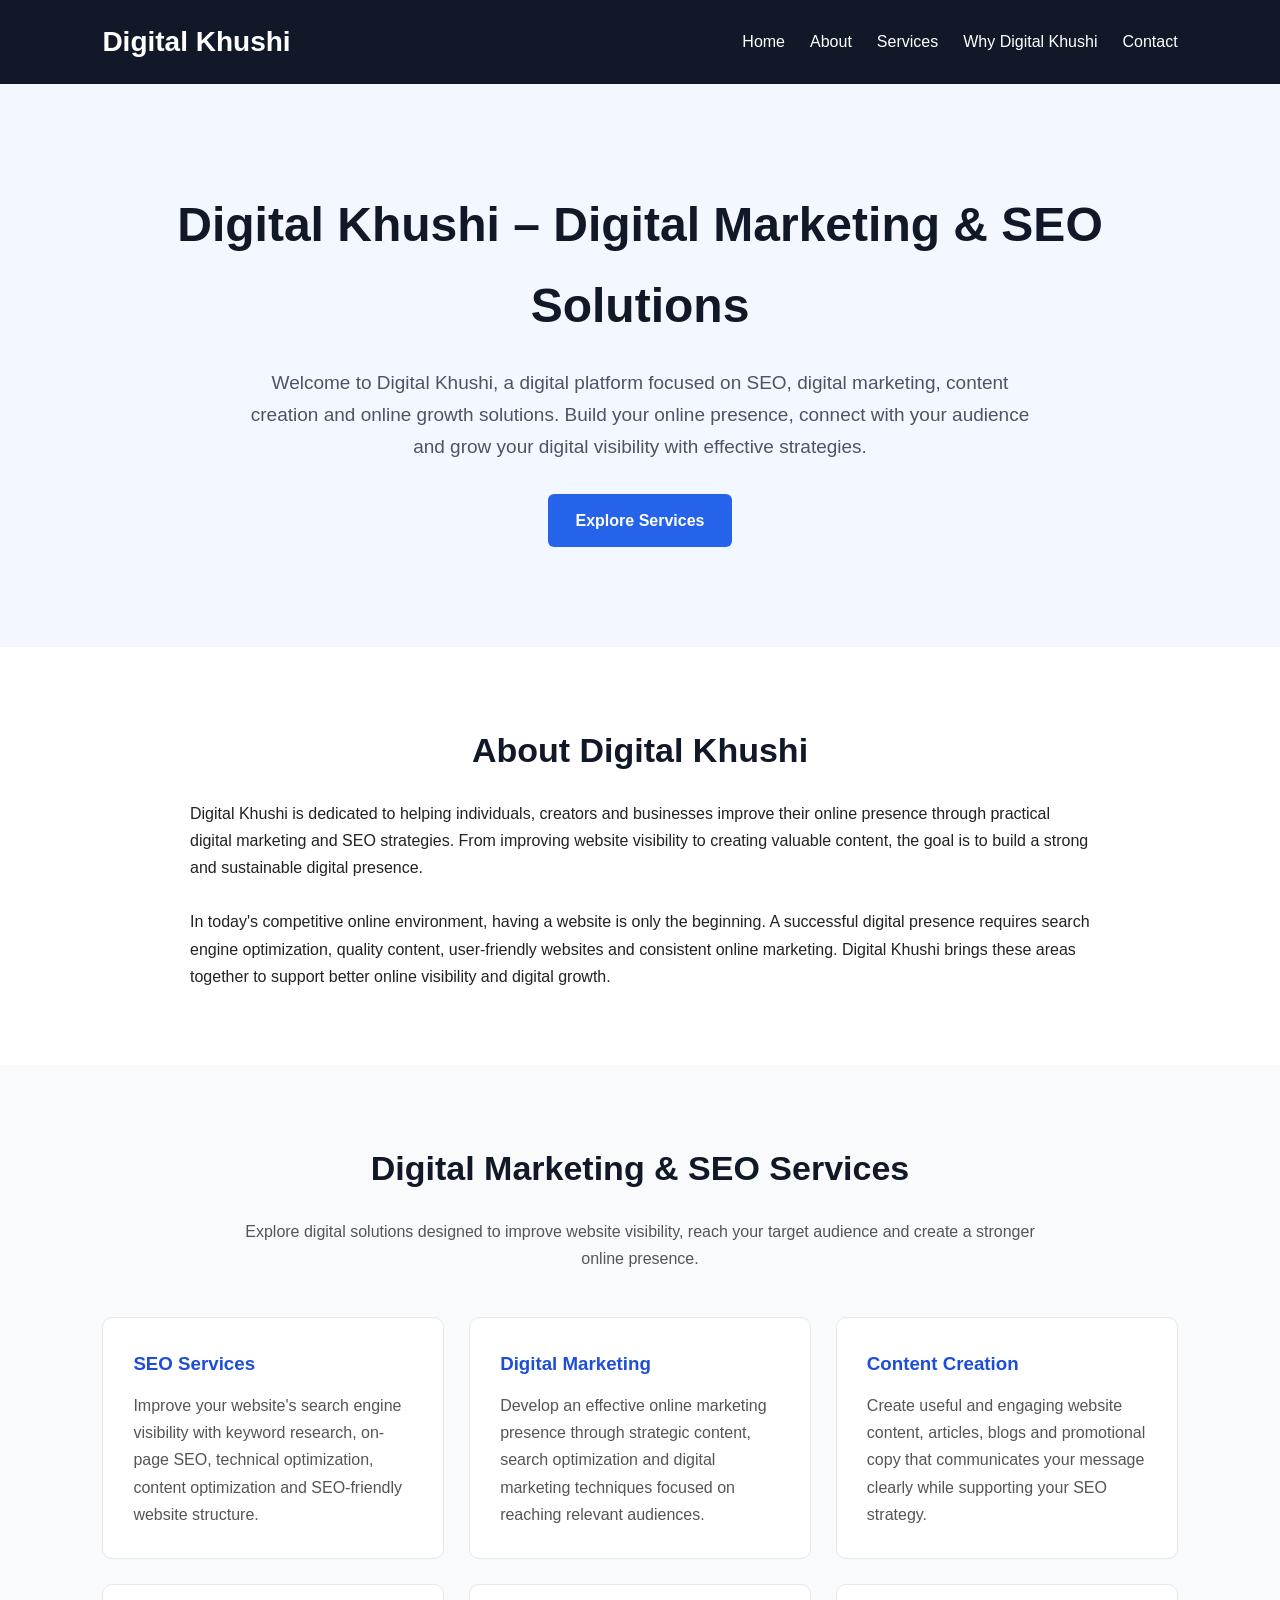
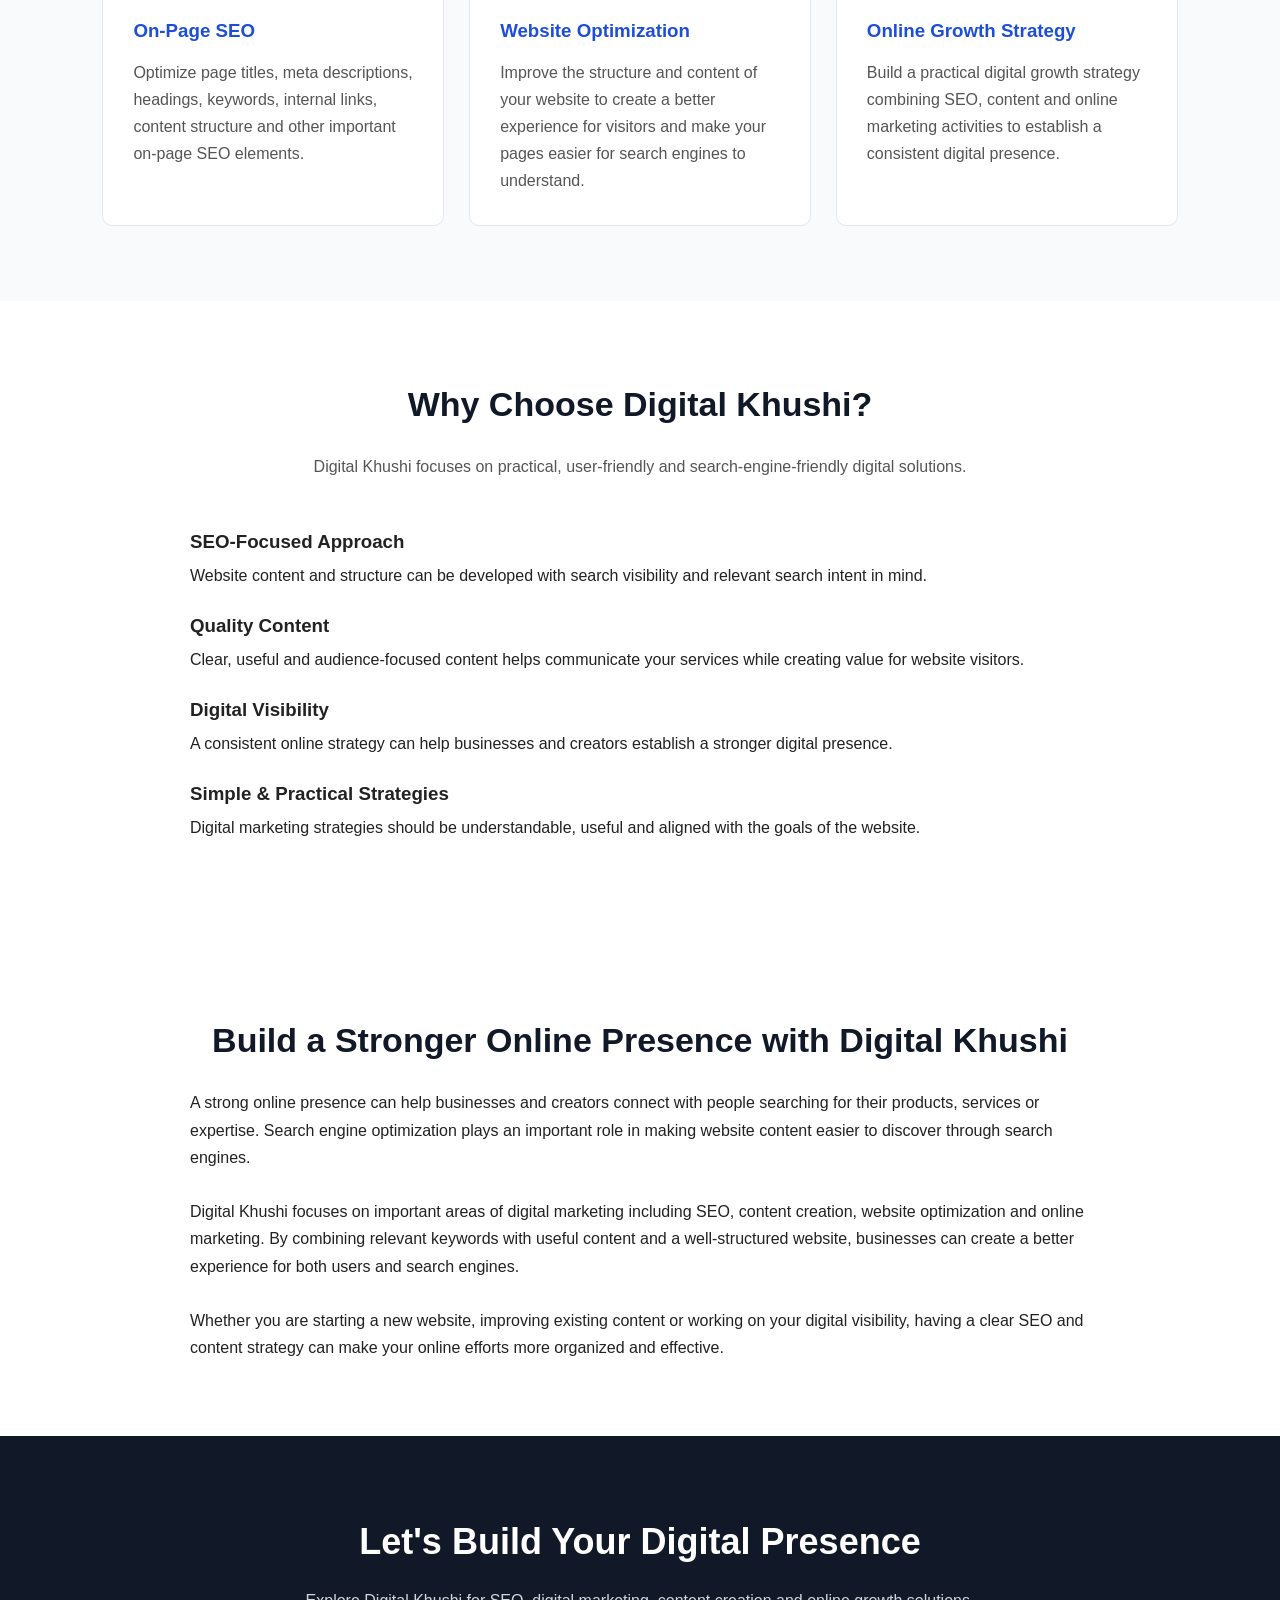
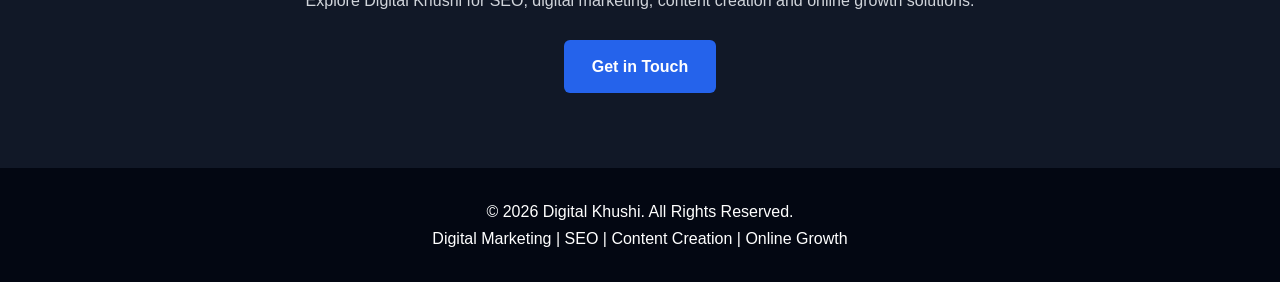
==== index.html @ b11b4903 "Create index.html" ====
<!DOCTYPE html>
<html lang="en">
<head>
    <meta charset="UTF-8">

    <!-- Responsive Design -->
    <meta name="viewport" content="width=device-width, initial-scale=1.0">

    <!-- SEO Title -->
    <title>Digital Khushi | Digital Marketing, SEO & Online Growth</title>

    <!-- Meta Description -->
    <meta name="description" content="Digital Khushi provides SEO, digital marketing, content creation and online growth solutions to help businesses build a stronger digital presence and reach the right audience.">

    <!-- Meta Keywords -->
    <meta name="keywords" content="Digital Khushi, digital marketing, SEO services, SEO expert, digital marketing services, content marketing, online marketing, website SEO, social media marketing, digital growth">

    <!-- Search Engine Instructions -->
    <meta name="robots" content="index, follow">

    <!-- Canonical URL - Replace with your actual website URL -->
    <link rel="canonical" href="https://www.yourwebsite.com/">

    <!-- Open Graph -->
    <meta property="og:title" content="Digital Khushi | Digital Marketing, SEO & Online Growth">
    <meta property="og:description" content="Explore Digital Khushi for SEO, digital marketing, content creation and online growth solutions.">
    <meta property="og:type" content="website">
    <meta property="og:url" content="https://www.yourwebsite.com/">
    <meta property="og:site_name" content="Digital Khushi">

    <!-- Favicon -->
    <link rel="icon" href="favicon.ico" type="image/x-icon">

    <!-- Schema Markup -->
    <script type="application/ld+json">
    {
        "@context": "https://schema.org",
        "@type": "WebSite",
        "name": "Digital Khushi",
        "url": "https://www.yourwebsite.com/",
        "description": "Digital marketing, SEO, content creation and online growth solutions by Digital Khushi.",
        "potentialAction": {
            "@type": "SearchAction",
            "target": "https://www.yourwebsite.com/search?q={search_term_string}",
            "query-input": "required name=search_term_string"
        }
    }
    </script>

    <style>
        * {
            margin: 0;
            padding: 0;
            box-sizing: border-box;
        }

        html {
            scroll-behavior: smooth;
        }

        body {
            font-family: Arial, Helvetica, sans-serif;
            line-height: 1.7;
            color: #222;
            background: #ffffff;
        }

        header {
            background: #111827;
            padding: 18px 8%;
            position: sticky;
            top: 0;
            z-index: 1000;
        }

        nav {
            display: flex;
            justify-content: space-between;
            align-items: center;
        }

        .logo {
            color: #ffffff;
            font-size: 28px;
            font-weight: bold;
            text-decoration: none;
        }

        nav ul {
            list-style: none;
            display: flex;
            gap: 25px;
        }

        nav ul li a {
            color: #ffffff;
            text-decoration: none;
            font-size: 16px;
        }

        nav ul li a:hover {
            color: #60a5fa;
        }

        .hero {
            padding: 100px 8%;
            text-align: center;
            background: #f3f7ff;
        }

        .hero h1 {
            font-size: 48px;
            margin-bottom: 20px;
            color: #111827;
        }

        .hero p {
            max-width: 800px;
            margin: 0 auto 30px;
            font-size: 19px;
            color: #4b5563;
        }

        .btn {
            display: inline-block;
            background: #2563eb;
            color: #ffffff;
            padding: 13px 28px;
            text-decoration: none;
            border-radius: 6px;
            font-weight: bold;
        }

        .btn:hover {
            background: #1d4ed8;
        }

        section {
            padding: 75px 8%;
        }

        .section-title {
            text-align: center;
            font-size: 34px;
            margin-bottom: 20px;
            color: #111827;
        }

        .section-intro {
            max-width: 800px;
            margin: 0 auto 45px;
            text-align: center;
            color: #555;
        }

        .about-content {
            max-width: 900px;
            margin: auto;
        }

        .services {
            background: #f8fafc;
        }

        .service-grid {
            display: grid;
            grid-template-columns: repeat(3, 1fr);
            gap: 25px;
        }

        .service-card {
            background: #ffffff;
            padding: 30px;
            border-radius: 10px;
            border: 1px solid #e5e7eb;
        }

        .service-card h3 {
            margin-bottom: 12px;
            color: #1d4ed8;
        }

        .service-card p {
            color: #555;
        }

        .why-us {
            background: #ffffff;
        }

        .why-list {
            max-width: 900px;
            margin: auto;
        }

        .why-list div {
            margin-bottom: 20px;
        }

        .why-list h3 {
            margin-bottom: 5px;
        }

        .cta {
            text-align: center;
            background: #111827;
            color: #ffffff;
        }

        .cta h2 {
            font-size: 36px;
            margin-bottom: 15px;
        }

        .cta p {
            margin-bottom: 25px;
            color: #d1d5db;
        }

        footer {
            background: #030712;
            color: #ffffff;
            text-align: center;
            padding: 30px 8%;
        }

        footer a {
            color: #60a5fa;
            text-decoration: none;
        }

        @media (max-width: 768px) {

            nav {
                flex-direction: column;
                gap: 15px;
            }

            nav ul {
                flex-wrap: wrap;
                justify-content: center;
            }

            .hero h1 {
                font-size: 36px;
            }

            .service-grid {
                grid-template-columns: 1fr;
            }

            section {
                padding: 55px 6%;
            }
        }
    </style>
</head>

<body>

<header>
    <nav>
        <a href="/" class="logo">Digital Khushi</a>

        <ul>
            <li><a href="#home">Home</a></li>
            <li><a href="#about">About</a></li>
            <li><a href="#services">Services</a></li>
            <li><a href="#why-us">Why Digital Khushi</a></li>
            <li><a href="#contact">Contact</a></li>
        </ul>
    </nav>
</header>


<!-- HERO SECTION -->
<main id="home">

<section class="hero">

    <h1>Digital Khushi – Digital Marketing & SEO Solutions</h1>

    <p>
        Welcome to Digital Khushi, a digital platform focused on SEO,
        digital marketing, content creation and online growth solutions.
        Build your online presence, connect with your audience and grow
        your digital visibility with effective strategies.
    </p>

    <a href="#services" class="btn">Explore Services</a>

</section>


<!-- ABOUT SECTION -->
<section id="about">

    <h2 class="section-title">About Digital Khushi</h2>

    <div class="about-content">

        <p>
            Digital Khushi is dedicated to helping individuals, creators
            and businesses improve their online presence through practical
            digital marketing and SEO strategies. From improving website
            visibility to creating valuable content, the goal is to build
            a strong and sustainable digital presence.
        </p>

        <br>

        <p>
            In today's competitive online environment, having a website is
            only the beginning. A successful digital presence requires
            search engine optimization, quality content, user-friendly
            websites and consistent online marketing. Digital Khushi brings
            these areas together to support better online visibility and
            digital growth.
        </p>

    </div>

</section>


<!-- SERVICES SECTION -->
<section id="services" class="services">

    <h2 class="section-title">Digital Marketing & SEO Services</h2>

    <p class="section-intro">
        Explore digital solutions designed to improve website visibility,
        reach your target audience and create a stronger online presence.
    </p>


    <div class="service-grid">

        <article class="service-card">

            <h3>SEO Services</h3>

            <p>
                Improve your website's search engine visibility with
                keyword research, on-page SEO, technical optimization,
                content optimization and SEO-friendly website structure.
            </p>

        </article>


        <article class="service-card">

            <h3>Digital Marketing</h3>

            <p>
                Develop an effective online marketing presence through
                strategic content, search optimization and digital
                marketing techniques focused on reaching relevant audiences.
            </p>

        </article>


        <article class="service-card">

            <h3>Content Creation</h3>

            <p>
                Create useful and engaging website content, articles,
                blogs and promotional copy that communicates your message
                clearly while supporting your SEO strategy.
            </p>

        </article>


        <article class="service-card">

            <h3>On-Page SEO</h3>

            <p>
                Optimize page titles, meta descriptions, headings,
                keywords, internal links, content structure and other
                important on-page SEO elements.
            </p>

        </article>


        <article class="service-card">

            <h3>Website Optimization</h3>

            <p>
                Improve the structure and content of your website to create
                a better experience for visitors and make your pages easier
                for search engines to understand.
            </p>

        </article>


        <article class="service-card">

            <h3>Online Growth Strategy</h3>

            <p>
                Build a practical digital growth strategy combining SEO,
                content and online marketing activities to establish a
                consistent digital presence.
            </p>

        </article>

    </div>

</section>


<!-- WHY US SECTION -->
<section id="why-us" class="why-us">

    <h2 class="section-title">Why Choose Digital Khushi?</h2>

    <p class="section-intro">
        Digital Khushi focuses on practical, user-friendly and
        search-engine-friendly digital solutions.
    </p>


    <div class="why-list">

        <div>
            <h3>SEO-Focused Approach</h3>
            <p>
                Website content and structure can be developed with
                search visibility and relevant search intent in mind.
            </p>
        </div>


        <div>
            <h3>Quality Content</h3>
            <p>
                Clear, useful and audience-focused content helps communicate
                your services while creating value for website visitors.
            </p>
        </div>


        <div>
            <h3>Digital Visibility</h3>
            <p>
                A consistent online strategy can help businesses and
                creators establish a stronger digital presence.
            </p>
        </div>


        <div>
            <h3>Simple & Practical Strategies</h3>
            <p>
                Digital marketing strategies should be understandable,
                useful and aligned with the goals of the website.
            </p>
        </div>

    </div>

</section>


<!-- SEO CONTENT SECTION -->
<section>

    <h2 class="section-title">
        Build a Stronger Online Presence with Digital Khushi
    </h2>

    <div class="about-content">

        <p>
            A strong online presence can help businesses and creators
            connect with people searching for their products, services
            or expertise. Search engine optimization plays an important
            role in making website content easier to discover through
            search engines.
        </p>

        <br>

        <p>
            Digital Khushi focuses on important areas of digital marketing
            including SEO, content creation, website optimization and
            online marketing. By combining relevant keywords with useful
            content and a well-structured website, businesses can create
            a better experience for both users and search engines.
        </p>

        <br>

        <p>
            Whether you are starting a new website, improving existing
            content or working on your digital visibility, having a clear
            SEO and content strategy can make your online efforts more
            organized and effective.
        </p>

    </div>

</section>


<!-- CTA SECTION -->
<section class="cta" id="contact">

    <h2>Let's Build Your Digital Presence</h2>

    <p>
        Explore Digital Khushi for SEO, digital marketing,
        content creation and online growth solutions.
    </p>

    <a href="mailto:your-email@example.com" class="btn">
        Get in Touch
    </a>

</section>

</main>


<!-- FOOTER -->
<footer>

    <p>
        &copy; 2026 Digital Khushi. All Rights Reserved.
    </p>

    <p>
        Digital Marketing | SEO | Content Creation | Online Growth
    </p>

</footer>

</body>
</html>
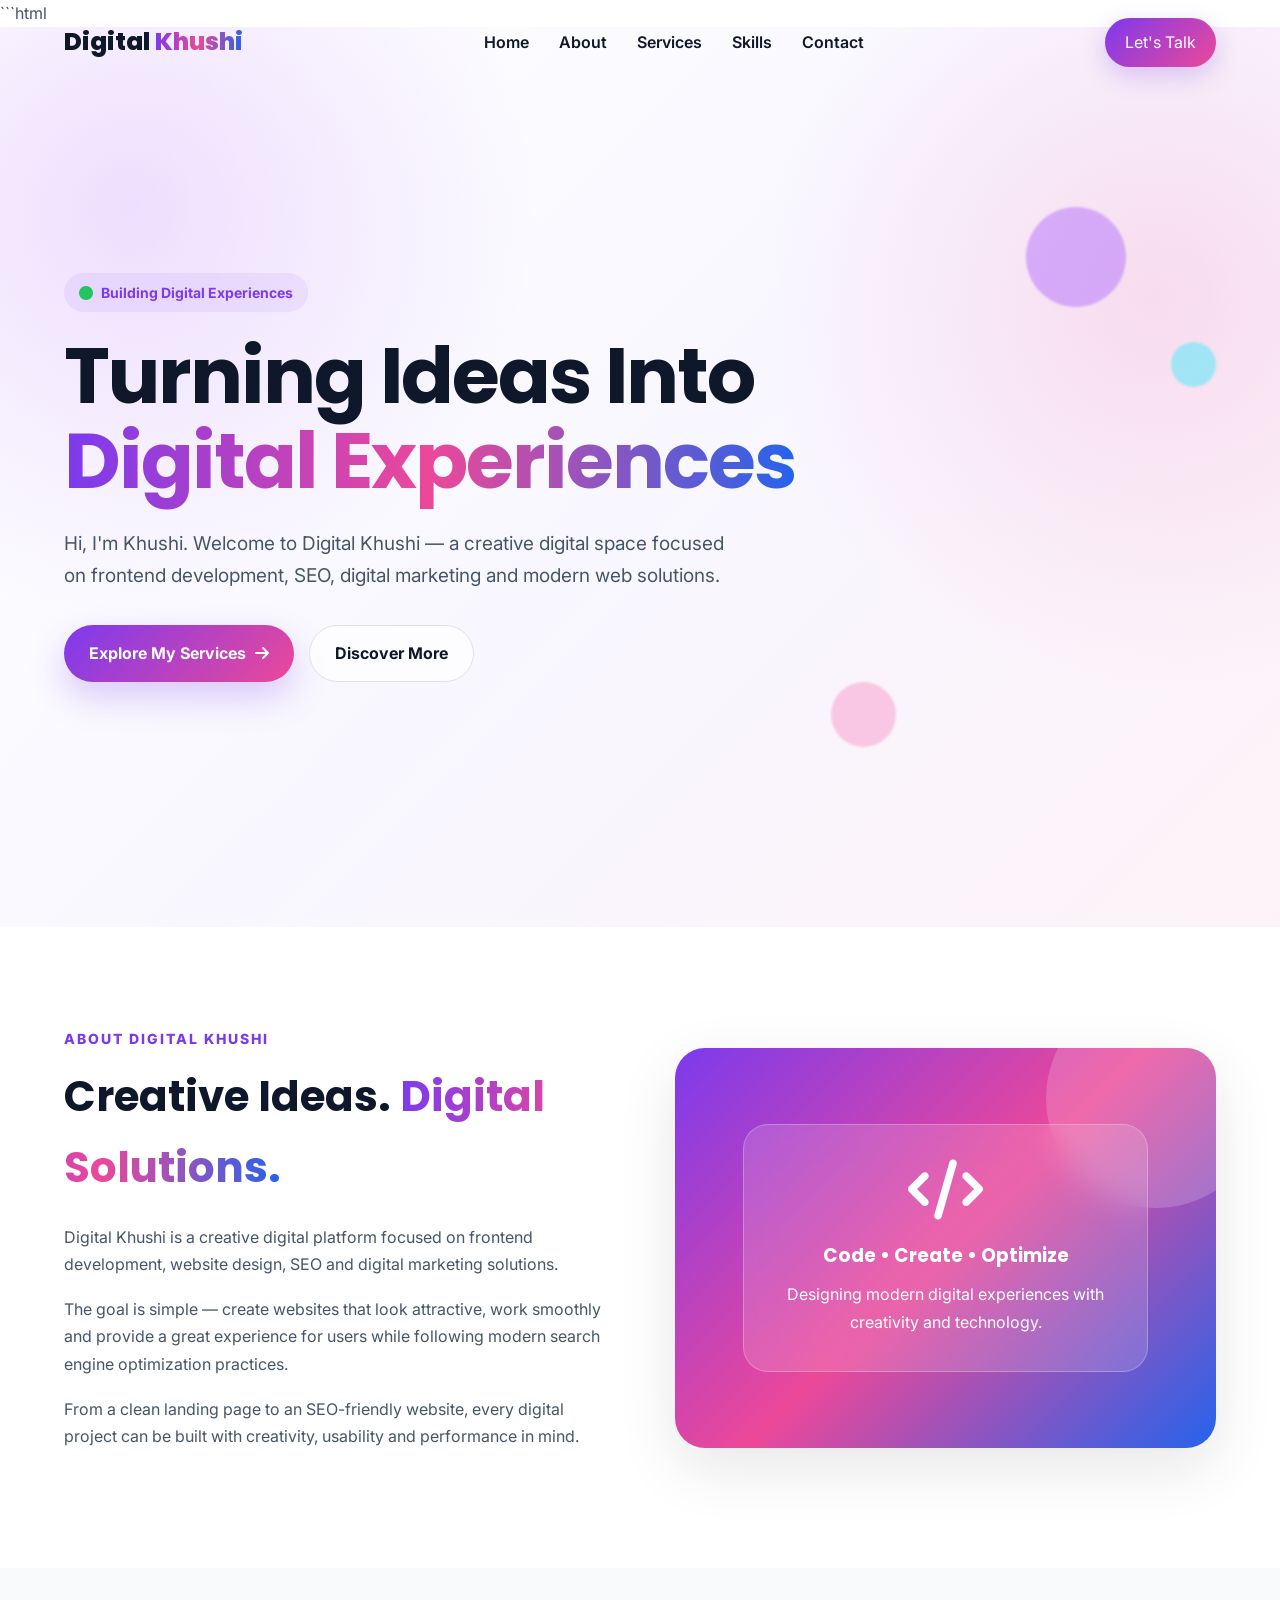
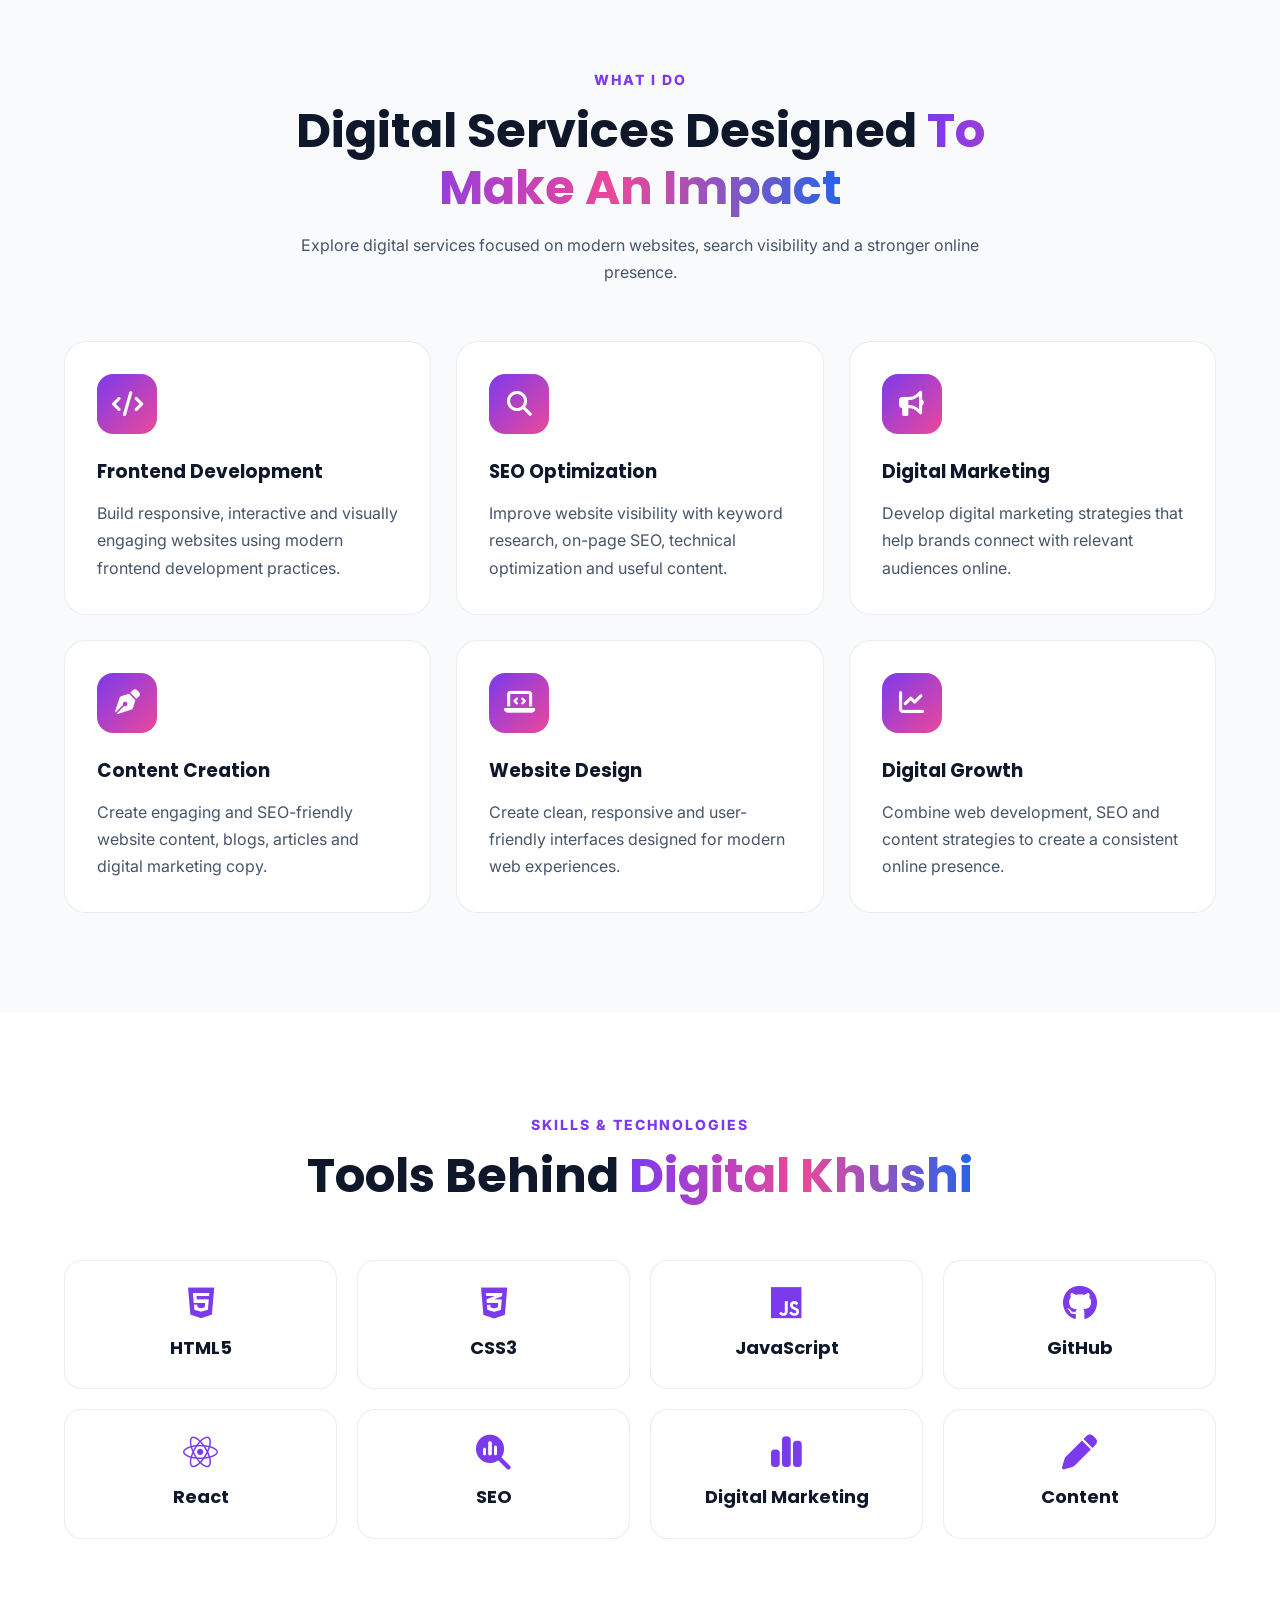
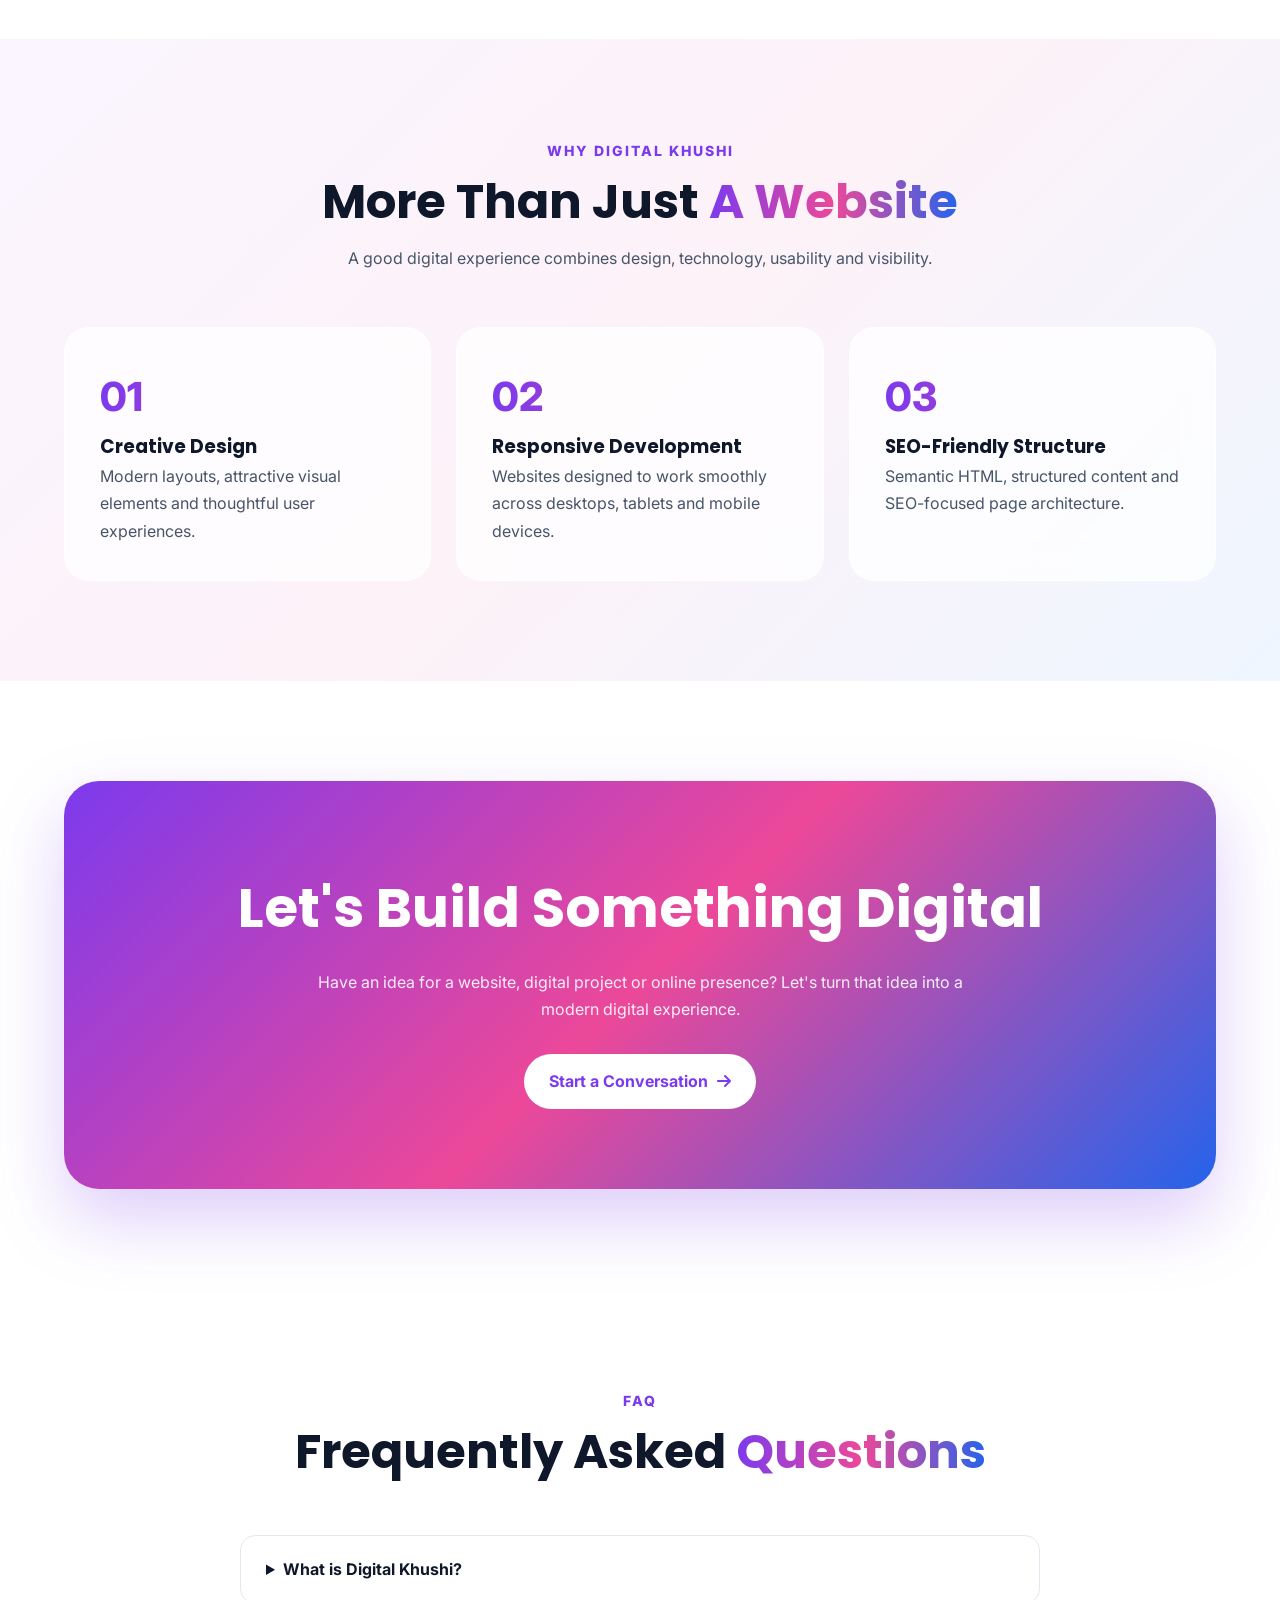
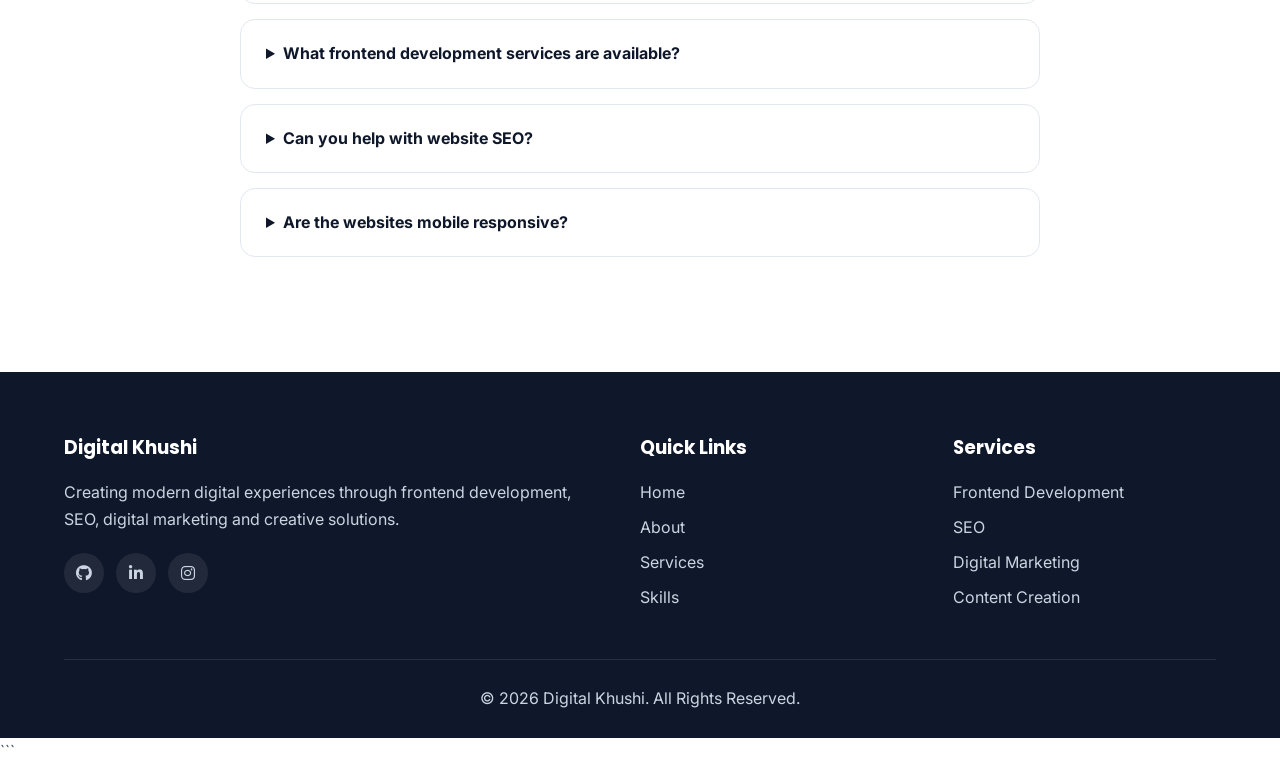
==== commit 535792a4: "Update index.html" ====
--- a/index.html
+++ b/index.html
@@ -1,53 +1,64 @@
+```html
 <!DOCTYPE html>
 <html lang="en">
 <head>
     <meta charset="UTF-8">
-
-    <!-- Responsive Design -->
     <meta name="viewport" content="width=device-width, initial-scale=1.0">
 
-    <!-- SEO Title -->
-    <title>Digital Khushi | Digital Marketing, SEO & Online Growth</title>
-
-    <!-- Meta Description -->
-    <meta name="description" content="Digital Khushi provides SEO, digital marketing, content creation and online growth solutions to help businesses build a stronger digital presence and reach the right audience.">
-
-    <!-- Meta Keywords -->
-    <meta name="keywords" content="Digital Khushi, digital marketing, SEO services, SEO expert, digital marketing services, content marketing, online marketing, website SEO, social media marketing, digital growth">
-
-    <!-- Search Engine Instructions -->
+    <title>Digital Khushi | Frontend Development, SEO & Digital Solutions</title>
+
+    <meta name="description"
+        content="Digital Khushi offers frontend development, SEO, digital marketing, content creation and modern web solutions to help businesses build a powerful online presence.">
+
+    <meta name="keywords"
+        content="Digital Khushi, frontend developer, frontend development, web developer, SEO services, digital marketing, website development, content creation, web design, digital solutions">
+
     <meta name="robots" content="index, follow">
 
-    <!-- Canonical URL - Replace with your actual website URL -->
+    <!-- Replace with your actual domain -->
     <link rel="canonical" href="https://www.yourwebsite.com/">
 
     <!-- Open Graph -->
-    <meta property="og:title" content="Digital Khushi | Digital Marketing, SEO & Online Growth">
-    <meta property="og:description" content="Explore Digital Khushi for SEO, digital marketing, content creation and online growth solutions.">
+    <meta property="og:title"
+        content="Digital Khushi | Frontend Development & Digital Solutions">
+
+    <meta property="og:description"
+        content="Modern frontend development, SEO and digital solutions by Digital Khushi.">
+
     <meta property="og:type" content="website">
     <meta property="og:url" content="https://www.yourwebsite.com/">
     <meta property="og:site_name" content="Digital Khushi">
 
-    <!-- Favicon -->
-    <link rel="icon" href="favicon.ico" type="image/x-icon">
-
-    <!-- Schema Markup -->
-    <script type="application/ld+json">
-    {
-        "@context": "https://schema.org",
-        "@type": "WebSite",
-        "name": "Digital Khushi",
-        "url": "https://www.yourwebsite.com/",
-        "description": "Digital marketing, SEO, content creation and online growth solutions by Digital Khushi.",
-        "potentialAction": {
-            "@type": "SearchAction",
-            "target": "https://www.yourwebsite.com/search?q={search_term_string}",
-            "query-input": "required name=search_term_string"
-        }
-    }
-    </script>
+    <!-- Google Font -->
+    <link rel="preconnect" href="https://fonts.googleapis.com">
+    <link rel="preconnect" href="https://fonts.gstatic.com" crossorigin>
+
+    <link href="https://fonts.googleapis.com/css2?family=Inter:wght@400;500;600;700;800&family=Poppins:wght@500;600;700;800&display=swap"
+        rel="stylesheet">
+
+    <!-- Icons -->
+    <link rel="stylesheet"
+        href="https://cdnjs.cloudflare.com/ajax/libs/font-awesome/6.5.2/css/all.min.css">
 
     <style>
+
+        /* =========================
+           GLOBAL
+        ========================= */
+
+        :root {
+            --primary: #7c3aed;
+            --secondary: #ec4899;
+            --blue: #2563eb;
+            --cyan: #06b6d4;
+            --dark: #0f172a;
+            --text: #475569;
+            --light: #f8fafc;
+            --white: #ffffff;
+            --border: rgba(148, 163, 184, 0.2);
+            --shadow: 0 20px 60px rgba(15, 23, 42, 0.10);
+        }
+
         * {
             margin: 0;
             padding: 0;
@@ -59,104 +70,452 @@
         }
 
         body {
-            font-family: Arial, Helvetica, sans-serif;
+            font-family: "Inter", sans-serif;
+            color: var(--text);
+            background: #ffffff;
             line-height: 1.7;
-            color: #222;
-            background: #ffffff;
-        }
+            overflow-x: hidden;
+        }
+
+        h1,
+        h2,
+        h3 {
+            font-family: "Poppins", sans-serif;
+            color: var(--dark);
+        }
+
+        a {
+            text-decoration: none;
+        }
+
+        img {
+            max-width: 100%;
+            display: block;
+        }
+
+        .container {
+            width: min(1180px, 90%);
+            margin: auto;
+        }
+
+
+        /* =========================
+           PRELOADER
+        ========================= */
+
+        #preloader {
+            position: fixed;
+            inset: 0;
+            background: var(--dark);
+            display: flex;
+            align-items: center;
+            justify-content: center;
+            z-index: 9999;
+            transition: opacity .5s ease, visibility .5s ease;
+        }
+
+        #preloader.hide {
+            opacity: 0;
+            visibility: hidden;
+        }
+
+        .loader {
+            width: 55px;
+            height: 55px;
+            border: 5px solid rgba(255,255,255,.2);
+            border-top-color: #a855f7;
+            border-right-color: #ec4899;
+            border-radius: 50%;
+            animation: spin 1s linear infinite;
+        }
+
+        @keyframes spin {
+            to {
+                transform: rotate(360deg);
+            }
+        }
+
+
+        /* =========================
+           NAVBAR
+        ========================= */
 
         header {
-            background: #111827;
-            padding: 18px 8%;
-            position: sticky;
+            position: fixed;
             top: 0;
+            width: 100%;
             z-index: 1000;
+            padding: 18px 0;
+            transition: .3s ease;
+        }
+
+        header.scrolled {
+            background: rgba(255,255,255,.9);
+            backdrop-filter: blur(18px);
+            box-shadow: 0 8px 30px rgba(15,23,42,.08);
+            padding: 12px 0;
         }
 
         nav {
             display: flex;
+            align-items: center;
             justify-content: space-between;
+        }
+
+        .logo {
+            font-family: "Poppins", sans-serif;
+            font-size: 25px;
+            font-weight: 800;
+            color: var(--dark);
+        }
+
+        .logo span {
+            background: linear-gradient(
+                90deg,
+                var(--primary),
+                var(--secondary),
+                var(--blue)
+            );
+
+            -webkit-background-clip: text;
+            -webkit-text-fill-color: transparent;
+        }
+
+        .nav-links {
+            display: flex;
+            gap: 30px;
+            list-style: none;
+        }
+
+        .nav-links a {
+            color: var(--dark);
+            font-weight: 600;
+            position: relative;
+        }
+
+        .nav-links a::after {
+            content: "";
+            position: absolute;
+            width: 0;
+            height: 2px;
+            left: 0;
+            bottom: -7px;
+            background: linear-gradient(
+                90deg,
+                var(--primary),
+                var(--secondary)
+            );
+            transition: .3s;
+        }
+
+        .nav-links a:hover::after {
+            width: 100%;
+        }
+
+        .nav-btn {
+            padding: 11px 20px;
+            border-radius: 50px;
+            color: white !important;
+            background: linear-gradient(
+                135deg,
+                var(--primary),
+                var(--secondary)
+            );
+            box-shadow: 0 8px 25px rgba(124,58,237,.25);
+        }
+
+        .menu-btn {
+            display: none;
+            font-size: 24px;
+            cursor: pointer;
+            color: var(--dark);
+        }
+
+
+        /* =========================
+           HERO
+        ========================= */
+
+        .hero {
+            min-height: 100vh;
+            display: flex;
             align-items: center;
-        }
-
-        .logo {
-            color: #ffffff;
-            font-size: 28px;
-            font-weight: bold;
-            text-decoration: none;
-        }
-
-        nav ul {
-            list-style: none;
+            position: relative;
+            overflow: hidden;
+            padding-top: 100px;
+
+            background:
+                radial-gradient(
+                    circle at 10% 20%,
+                    rgba(168,85,247,.18),
+                    transparent 30%
+                ),
+                radial-gradient(
+                    circle at 90% 30%,
+                    rgba(236,72,153,.15),
+                    transparent 30%
+                ),
+                linear-gradient(
+                    135deg,
+                    #ffffff,
+                    #f8f7ff,
+                    #fdf2f8
+                );
+        }
+
+        .hero-content {
+            max-width: 780px;
+            position: relative;
+            z-index: 2;
+        }
+
+        .badge {
+            display: inline-flex;
+            align-items: center;
+            gap: 8px;
+            padding: 8px 15px;
+            border-radius: 50px;
+            background: rgba(124,58,237,.08);
+            color: var(--primary);
+            font-size: 14px;
+            font-weight: 700;
+            margin-bottom: 22px;
+            animation: fadeUp .8s ease;
+        }
+
+        .badge i {
+            color: #22c55e;
+            animation: pulse 1.5s infinite;
+        }
+
+        .hero h1 {
+            font-size: clamp(42px, 7vw, 78px);
+            line-height: 1.08;
+            letter-spacing: -2px;
+            margin-bottom: 25px;
+            animation: fadeUp 1s ease .1s both;
+        }
+
+        .gradient-text {
+            background: linear-gradient(
+                90deg,
+                #7c3aed,
+                #ec4899,
+                #2563eb
+            );
+            -webkit-background-clip: text;
+            -webkit-text-fill-color: transparent;
+        }
+
+        .hero-description {
+            font-size: 19px;
+            max-width: 680px;
+            margin-bottom: 32px;
+            animation: fadeUp 1s ease .2s both;
+        }
+
+        .hero-buttons {
             display: flex;
-            gap: 25px;
-        }
-
-        nav ul li a {
-            color: #ffffff;
-            text-decoration: none;
-            font-size: 16px;
-        }
-
-        nav ul li a:hover {
-            color: #60a5fa;
-        }
-
-        .hero {
-            padding: 100px 8%;
+            gap: 15px;
+            flex-wrap: wrap;
+            animation: fadeUp 1s ease .3s both;
+        }
+
+        .btn {
+            display: inline-flex;
+            align-items: center;
+            gap: 9px;
+            padding: 14px 25px;
+            border-radius: 50px;
+            font-weight: 700;
+            transition: .3s ease;
+        }
+
+        .btn-primary {
+            color: white;
+            background: linear-gradient(
+                135deg,
+                #7c3aed,
+                #ec4899
+            );
+            box-shadow: 0 15px 35px rgba(124,58,237,.25);
+        }
+
+        .btn-primary:hover {
+            transform: translateY(-4px);
+            box-shadow: 0 20px 45px rgba(124,58,237,.35);
+        }
+
+        .btn-outline {
+            color: var(--dark);
+            border: 1px solid #dbe2ea;
+            background: rgba(255,255,255,.7);
+        }
+
+        .btn-outline:hover {
+            transform: translateY(-4px);
+            border-color: var(--primary);
+            color: var(--primary);
+        }
+
+
+        /* =========================
+           FLOATING SHAPES
+        ========================= */
+
+        .shape {
+            position: absolute;
+            border-radius: 50%;
+            filter: blur(1px);
+            opacity: .6;
+            animation: float 6s ease-in-out infinite;
+        }
+
+        .shape-one {
+            width: 100px;
+            height: 100px;
+            background: #c084fc;
+            top: 20%;
+            right: 12%;
+        }
+
+        .shape-two {
+            width: 65px;
+            height: 65px;
+            background: #f9a8d4;
+            bottom: 20%;
+            right: 30%;
+            animation-delay: 1s;
+        }
+
+        .shape-three {
+            width: 45px;
+            height: 45px;
+            background: #67e8f9;
+            top: 35%;
+            right: 5%;
+            animation-delay: 2s;
+        }
+
+        @keyframes float {
+            0%,100% {
+                transform: translateY(0);
+            }
+
+            50% {
+                transform: translateY(-25px);
+            }
+        }
+
+
+        /* =========================
+           SECTION
+        ========================= */
+
+        section {
+            padding: 100px 0;
+        }
+
+        .section-heading {
             text-align: center;
-            background: #f3f7ff;
-        }
-
-        .hero h1 {
-            font-size: 48px;
+            max-width: 720px;
+            margin: 0 auto 55px;
+        }
+
+        .section-tag {
+            color: var(--primary);
+            font-size: 14px;
+            font-weight: 800;
+            text-transform: uppercase;
+            letter-spacing: 2px;
+            margin-bottom: 10px;
+        }
+
+        .section-heading h2 {
+            font-size: clamp(32px,5vw,48px);
+            line-height: 1.2;
+            margin-bottom: 15px;
+        }
+
+
+        /* =========================
+           ABOUT
+        ========================= */
+
+        .about {
+            background: #ffffff;
+        }
+
+        .about-grid {
+            display: grid;
+            grid-template-columns: 1fr 1fr;
+            gap: 70px;
+            align-items: center;
+        }
+
+        .about-text h2 {
+            font-size: 42px;
             margin-bottom: 20px;
-            color: #111827;
-        }
-
-        .hero p {
-            max-width: 800px;
-            margin: 0 auto 30px;
-            font-size: 19px;
-            color: #4b5563;
-        }
-
-        .btn {
-            display: inline-block;
-            background: #2563eb;
-            color: #ffffff;
-            padding: 13px 28px;
-            text-decoration: none;
-            border-radius: 6px;
-            font-weight: bold;
-        }
-
-        .btn:hover {
-            background: #1d4ed8;
-        }
-
-        section {
-            padding: 75px 8%;
-        }
-
-        .section-title {
+        }
+
+        .about-text p {
+            margin-bottom: 18px;
+        }
+
+        .about-box {
+            position: relative;
+            min-height: 400px;
+            border-radius: 30px;
+            background:
+                linear-gradient(
+                    135deg,
+                    #7c3aed,
+                    #ec4899,
+                    #2563eb
+                );
+            display: flex;
+            align-items: center;
+            justify-content: center;
+            overflow: hidden;
+            box-shadow: var(--shadow);
+        }
+
+        .about-box::before {
+            content: "";
+            width: 220px;
+            height: 220px;
+            border-radius: 50%;
+            background: rgba(255,255,255,.18);
+            position: absolute;
+            top: -60px;
+            right: -50px;
+        }
+
+        .about-card {
+            width: 75%;
+            padding: 35px;
+            border-radius: 25px;
+            background: rgba(255,255,255,.15);
+            backdrop-filter: blur(15px);
+            color: white;
             text-align: center;
-            font-size: 34px;
+            border: 1px solid rgba(255,255,255,.25);
+        }
+
+        .about-card i {
+            font-size: 60px;
             margin-bottom: 20px;
-            color: #111827;
-        }
-
-        .section-intro {
-            max-width: 800px;
-            margin: 0 auto 45px;
-            text-align: center;
-            color: #555;
-        }
-
-        .about-content {
-            max-width: 900px;
-            margin: auto;
-        }
+        }
+
+        .about-card h3 {
+            color: white;
+            margin-bottom: 10px;
+        }
+
+
+        /* =========================
+           SERVICES
+        ========================= */
 
         .services {
             background: #f8fafc;
@@ -164,385 +523,1284 @@
 
         .service-grid {
             display: grid;
-            grid-template-columns: repeat(3, 1fr);
+            grid-template-columns: repeat(3,1fr);
             gap: 25px;
         }
 
         .service-card {
-            background: #ffffff;
-            padding: 30px;
-            border-radius: 10px;
-            border: 1px solid #e5e7eb;
+            padding: 32px;
+            border-radius: 22px;
+            background: white;
+            border: 1px solid var(--border);
+            transition: .4s ease;
+            position: relative;
+            overflow: hidden;
+        }
+
+        .service-card::before {
+            content: "";
+            position: absolute;
+            width: 100%;
+            height: 4px;
+            top: 0;
+            left: 0;
+            background: linear-gradient(
+                90deg,
+                var(--primary),
+                var(--secondary),
+                var(--cyan)
+            );
+            transform: scaleX(0);
+            transform-origin: left;
+            transition: .4s;
+        }
+
+        .service-card:hover::before {
+            transform: scaleX(1);
+        }
+
+        .service-card:hover {
+            transform: translateY(-10px);
+            box-shadow: var(--shadow);
+        }
+
+        .service-icon {
+            width: 60px;
+            height: 60px;
+            display: flex;
+            align-items: center;
+            justify-content: center;
+            border-radius: 16px;
+            font-size: 25px;
+            color: white;
+            background: linear-gradient(
+                135deg,
+                var(--primary),
+                var(--secondary)
+            );
+            margin-bottom: 22px;
         }
 
         .service-card h3 {
             margin-bottom: 12px;
-            color: #1d4ed8;
-        }
-
-        .service-card p {
-            color: #555;
-        }
-
-        .why-us {
-            background: #ffffff;
-        }
-
-        .why-list {
-            max-width: 900px;
+        }
+
+
+        /* =========================
+           SKILLS
+        ========================= */
+
+        .skills-grid {
+            display: grid;
+            grid-template-columns: repeat(4,1fr);
+            gap: 20px;
+        }
+
+        .skill {
+            padding: 25px;
+            text-align: center;
+            border-radius: 18px;
+            background: #fff;
+            border: 1px solid var(--border);
+            transition: .3s;
+        }
+
+        .skill:hover {
+            transform: scale(1.05);
+            box-shadow: var(--shadow);
+        }
+
+        .skill i {
+            font-size: 35px;
+            margin-bottom: 12px;
+            color: var(--primary);
+        }
+
+        .skill h3 {
+            font-size: 18px;
+        }
+
+
+        /* =========================
+           WHY US
+        ========================= */
+
+        .why {
+            background:
+                linear-gradient(
+                    135deg,
+                    #faf5ff,
+                    #fdf2f8,
+                    #eff6ff
+                );
+        }
+
+        .why-grid {
+            display: grid;
+            grid-template-columns: repeat(3,1fr);
+            gap: 25px;
+        }
+
+        .why-card {
+            background: rgba(255,255,255,.75);
+            backdrop-filter: blur(15px);
+            padding: 35px;
+            border-radius: 25px;
+            border: 1px solid rgba(255,255,255,.8);
+        }
+
+        .why-number {
+            font-size: 40px;
+            font-weight: 800;
+            background: linear-gradient(
+                90deg,
+                var(--primary),
+                var(--secondary)
+            );
+            -webkit-background-clip: text;
+            -webkit-text-fill-color: transparent;
+        }
+
+
+        /* =========================
+           CTA
+        ========================= */
+
+        .cta-section {
+            padding: 100px 0;
+        }
+
+        .cta-box {
+            position: relative;
+            overflow: hidden;
+            text-align: center;
+            padding: 80px 30px;
+            border-radius: 35px;
+            background:
+                linear-gradient(
+                    135deg,
+                    #7c3aed,
+                    #ec4899,
+                    #2563eb
+                );
+            color: white;
+            box-shadow: 0 30px 70px rgba(124,58,237,.25);
+        }
+
+        .cta-box h2 {
+            color: white;
+            font-size: clamp(34px,5vw,55px);
+            margin-bottom: 15px;
+        }
+
+        .cta-box p {
+            max-width: 650px;
+            margin: auto auto 30px;
+            color: rgba(255,255,255,.9);
+        }
+
+        .cta-box .btn {
+            background: white;
+            color: var(--primary);
+        }
+
+
+        /* =========================
+           FAQ
+        ========================= */
+
+        .faq-container {
+            max-width: 800px;
             margin: auto;
         }
 
-        .why-list div {
-            margin-bottom: 20px;
-        }
-
-        .why-list h3 {
-            margin-bottom: 5px;
-        }
-
-        .cta {
+        details {
+            margin-bottom: 15px;
+            padding: 20px 25px;
+            border-radius: 15px;
+            border: 1px solid #e2e8f0;
+            background: white;
+        }
+
+        summary {
+            cursor: pointer;
+            font-weight: 700;
+            color: var(--dark);
+        }
+
+        details p {
+            margin-top: 12px;
+        }
+
+
+        /* =========================
+           FOOTER
+        ========================= */
+
+        footer {
+            background: #0f172a;
+            color: #cbd5e1;
+            padding: 60px 0 25px;
+        }
+
+        .footer-grid {
+            display: grid;
+            grid-template-columns: 2fr 1fr 1fr;
+            gap: 50px;
+            margin-bottom: 40px;
+        }
+
+        footer h3 {
+            color: white;
+            margin-bottom: 15px;
+        }
+
+        footer ul {
+            list-style: none;
+        }
+
+        footer li {
+            margin-bottom: 8px;
+        }
+
+        footer a {
+            color: #cbd5e1;
+            transition: .3s;
+        }
+
+        footer a:hover {
+            color: #c084fc;
+        }
+
+        .socials {
+            display: flex;
+            gap: 12px;
+            margin-top: 20px;
+        }
+
+        .socials a {
+            width: 40px;
+            height: 40px;
+            display: flex;
+            align-items: center;
+            justify-content: center;
+            border-radius: 50%;
+            background: rgba(255,255,255,.08);
+        }
+
+        .copyright {
             text-align: center;
-            background: #111827;
-            color: #ffffff;
-        }
-
-        .cta h2 {
-            font-size: 36px;
-            margin-bottom: 15px;
-        }
-
-        .cta p {
-            margin-bottom: 25px;
-            color: #d1d5db;
-        }
-
-        footer {
-            background: #030712;
-            color: #ffffff;
-            text-align: center;
-            padding: 30px 8%;
-        }
-
-        footer a {
-            color: #60a5fa;
-            text-decoration: none;
-        }
-
-        @media (max-width: 768px) {
-
-            nav {
+            padding-top: 25px;
+            border-top: 1px solid rgba(255,255,255,.1);
+        }
+
+
+        /* =========================
+           SCROLL ANIMATION
+        ========================= */
+
+        .reveal {
+            opacity: 0;
+            transform: translateY(35px);
+            transition: 1s ease;
+        }
+
+        .reveal.active {
+            opacity: 1;
+            transform: translateY(0);
+        }
+
+
+        /* =========================
+           ANIMATIONS
+        ========================= */
+
+        @keyframes fadeUp {
+            from {
+                opacity: 0;
+                transform: translateY(25px);
+            }
+
+            to {
+                opacity: 1;
+                transform: translateY(0);
+            }
+        }
+
+        @keyframes pulse {
+
+            0%,100% {
+                transform: scale(1);
+            }
+
+            50% {
+                transform: scale(1.25);
+            }
+        }
+
+
+        /* =========================
+           MOBILE
+        ========================= */
+
+        @media(max-width:900px) {
+
+            .service-grid,
+            .why-grid {
+                grid-template-columns: repeat(2,1fr);
+            }
+
+            .skills-grid {
+                grid-template-columns: repeat(2,1fr);
+            }
+
+            .about-grid {
+                grid-template-columns: 1fr;
+            }
+
+            .footer-grid {
+                grid-template-columns: 1fr 1fr;
+            }
+        }
+
+
+        @media(max-width:700px) {
+
+            .nav-links {
+                position: absolute;
+                top: 75px;
+                left: 5%;
+                width: 90%;
+                padding: 25px;
+                background: white;
+                border-radius: 20px;
+                box-shadow: var(--shadow);
                 flex-direction: column;
-                gap: 15px;
-            }
-
-            nav ul {
-                flex-wrap: wrap;
+                gap: 18px;
+                display: none;
+            }
+
+            .nav-links.active {
+                display: flex;
+            }
+
+            .menu-btn {
+                display: block;
+            }
+
+            .nav-btn {
+                display: none;
+            }
+
+            .hero {
+                text-align: center;
+            }
+
+            .hero-buttons {
                 justify-content: center;
             }
 
-            .hero h1 {
-                font-size: 36px;
-            }
-
-            .service-grid {
+            .service-grid,
+            .why-grid,
+            .skills-grid,
+            .footer-grid {
                 grid-template-columns: 1fr;
             }
 
+            .about-text h2 {
+                font-size: 34px;
+            }
+
             section {
-                padding: 55px 6%;
-            }
-        }
+                padding: 75px 0;
+            }
+        }
+
     </style>
 </head>
 
+
 <body>
 
-<header>
-    <nav>
-        <a href="/" class="logo">Digital Khushi</a>
-
-        <ul>
-            <li><a href="#home">Home</a></li>
-            <li><a href="#about">About</a></li>
-            <li><a href="#services">Services</a></li>
-            <li><a href="#why-us">Why Digital Khushi</a></li>
-            <li><a href="#contact">Contact</a></li>
-        </ul>
-    </nav>
+
+<!-- PRELOADER -->
+
+<div id="preloader">
+    <div class="loader"></div>
+</div>
+
+
+<!-- NAVIGATION -->
+
+<header id="navbar">
+
+    <div class="container">
+
+        <nav>
+
+            <a href="#home" class="logo">
+                Digital <span>Khushi</span>
+            </a>
+
+            <ul class="nav-links" id="navLinks">
+
+                <li>
+                    <a href="#home">Home</a>
+                </li>
+
+                <li>
+                    <a href="#about">About</a>
+                </li>
+
+                <li>
+                    <a href="#services">Services</a>
+                </li>
+
+                <li>
+                    <a href="#skills">Skills</a>
+                </li>
+
+                <li>
+                    <a href="#contact">Contact</a>
+                </li>
+
+            </ul>
+
+            <a href="#contact" class="nav-btn">
+                Let's Talk
+            </a>
+
+            <div class="menu-btn" id="menuBtn">
+                <i class="fa-solid fa-bars"></i>
+            </div>
+
+        </nav>
+
+    </div>
+
 </header>
 
 
-<!-- HERO SECTION -->
-<main id="home">
-
-<section class="hero">
-
-    <h1>Digital Khushi – Digital Marketing & SEO Solutions</h1>
-
-    <p>
-        Welcome to Digital Khushi, a digital platform focused on SEO,
-        digital marketing, content creation and online growth solutions.
-        Build your online presence, connect with your audience and grow
-        your digital visibility with effective strategies.
-    </p>
-
-    <a href="#services" class="btn">Explore Services</a>
+<!-- HERO -->
+
+<main>
+
+<section class="hero" id="home">
+
+    <div class="shape shape-one"></div>
+    <div class="shape shape-two"></div>
+    <div class="shape shape-three"></div>
+
+    <div class="container">
+
+        <div class="hero-content">
+
+            <div class="badge">
+                <i class="fa-solid fa-circle"></i>
+                Building Digital Experiences
+            </div>
+
+            <h1>
+                Turning Ideas Into
+                <span class="gradient-text">
+                    Digital Experiences
+                </span>
+            </h1>
+
+            <p class="hero-description">
+                Hi, I'm Khushi. Welcome to Digital Khushi — a creative
+                digital space focused on frontend development, SEO,
+                digital marketing and modern web solutions.
+            </p>
+
+            <div class="hero-buttons">
+
+                <a href="#services" class="btn btn-primary">
+                    Explore My Services
+                    <i class="fa-solid fa-arrow-right"></i>
+                </a>
+
+                <a href="#about" class="btn btn-outline">
+                    Discover More
+                </a>
+
+            </div>
+
+        </div>
+
+    </div>
 
 </section>
 
 
-<!-- ABOUT SECTION -->
-<section id="about">
-
-    <h2 class="section-title">About Digital Khushi</h2>
-
-    <div class="about-content">
-
-        <p>
-            Digital Khushi is dedicated to helping individuals, creators
-            and businesses improve their online presence through practical
-            digital marketing and SEO strategies. From improving website
-            visibility to creating valuable content, the goal is to build
-            a strong and sustainable digital presence.
-        </p>
-
-        <br>
-
-        <p>
-            In today's competitive online environment, having a website is
-            only the beginning. A successful digital presence requires
-            search engine optimization, quality content, user-friendly
-            websites and consistent online marketing. Digital Khushi brings
-            these areas together to support better online visibility and
-            digital growth.
-        </p>
+<!-- ABOUT -->
+
+<section class="about" id="about">
+
+    <div class="container">
+
+        <div class="about-grid reveal">
+
+            <div class="about-text">
+
+                <div class="section-tag">
+                    About Digital Khushi
+                </div>
+
+                <h2>
+                    Creative Ideas.
+                    <span class="gradient-text">
+                        Digital Solutions.
+                    </span>
+                </h2>
+
+                <p>
+                    Digital Khushi is a creative digital platform focused
+                    on frontend development, website design, SEO and
+                    digital marketing solutions.
+                </p>
+
+                <p>
+                    The goal is simple — create websites that look
+                    attractive, work smoothly and provide a great
+                    experience for users while following modern
+                    search engine optimization practices.
+                </p>
+
+                <p>
+                    From a clean landing page to an SEO-friendly website,
+                    every digital project can be built with creativity,
+                    usability and performance in mind.
+                </p>
+
+            </div>
+
+
+            <div class="about-box">
+
+                <div class="about-card">
+
+                    <i class="fa-solid fa-code"></i>
+
+                    <h3>
+                        Code • Create • Optimize
+                    </h3>
+
+                    <p>
+                        Designing modern digital experiences
+                        with creativity and technology.
+                    </p>
+
+                </div>
+
+            </div>
+
+        </div>
 
     </div>
 
 </section>
 
 
-<!-- SERVICES SECTION -->
-<section id="services" class="services">
-
-    <h2 class="section-title">Digital Marketing & SEO Services</h2>
-
-    <p class="section-intro">
-        Explore digital solutions designed to improve website visibility,
-        reach your target audience and create a stronger online presence.
-    </p>
-
-
-    <div class="service-grid">
-
-        <article class="service-card">
-
-            <h3>SEO Services</h3>
+<!-- SERVICES -->
+
+<section class="services" id="services">
+
+    <div class="container">
+
+        <div class="section-heading reveal">
+
+            <div class="section-tag">
+                What I Do
+            </div>
+
+            <h2>
+                Digital Services Designed
+                <span class="gradient-text">
+                    To Make An Impact
+                </span>
+            </h2>
 
             <p>
-                Improve your website's search engine visibility with
-                keyword research, on-page SEO, technical optimization,
-                content optimization and SEO-friendly website structure.
+                Explore digital services focused on modern websites,
+                search visibility and a stronger online presence.
             </p>
 
-        </article>
-
-
-        <article class="service-card">
-
-            <h3>Digital Marketing</h3>
+        </div>
+
+
+        <div class="service-grid">
+
+            <article class="service-card reveal">
+
+                <div class="service-icon">
+                    <i class="fa-solid fa-code"></i>
+                </div>
+
+                <h3>
+                    Frontend Development
+                </h3>
+
+                <p>
+                    Build responsive, interactive and visually engaging
+                    websites using modern frontend development practices.
+                </p>
+
+            </article>
+
+
+            <article class="service-card reveal">
+
+                <div class="service-icon">
+                    <i class="fa-solid fa-magnifying-glass"></i>
+                </div>
+
+                <h3>
+                    SEO Optimization
+                </h3>
+
+                <p>
+                    Improve website visibility with keyword research,
+                    on-page SEO, technical optimization and useful content.
+                </p>
+
+            </article>
+
+
+            <article class="service-card reveal">
+
+                <div class="service-icon">
+                    <i class="fa-solid fa-bullhorn"></i>
+                </div>
+
+                <h3>
+                    Digital Marketing
+                </h3>
+
+                <p>
+                    Develop digital marketing strategies that help brands
+                    connect with relevant audiences online.
+                </p>
+
+            </article>
+
+
+            <article class="service-card reveal">
+
+                <div class="service-icon">
+                    <i class="fa-solid fa-pen-nib"></i>
+                </div>
+
+                <h3>
+                    Content Creation
+                </h3>
+
+                <p>
+                    Create engaging and SEO-friendly website content,
+                    blogs, articles and digital marketing copy.
+                </p>
+
+            </article>
+
+
+            <article class="service-card reveal">
+
+                <div class="service-icon">
+                    <i class="fa-solid fa-laptop-code"></i>
+                </div>
+
+                <h3>
+                    Website Design
+                </h3>
+
+                <p>
+                    Create clean, responsive and user-friendly interfaces
+                    designed for modern web experiences.
+                </p>
+
+            </article>
+
+
+            <article class="service-card reveal">
+
+                <div class="service-icon">
+                    <i class="fa-solid fa-chart-line"></i>
+                </div>
+
+                <h3>
+                    Digital Growth
+                </h3>
+
+                <p>
+                    Combine web development, SEO and content strategies
+                    to create a consistent online presence.
+                </p>
+
+            </article>
+
+        </div>
+
+    </div>
+
+</section>
+
+
+<!-- SKILLS -->
+
+<section id="skills">
+
+    <div class="container">
+
+        <div class="section-heading reveal">
+
+            <div class="section-tag">
+                Skills & Technologies
+            </div>
+
+            <h2>
+                Tools Behind
+                <span class="gradient-text">
+                    Digital Khushi
+                </span>
+            </h2>
+
+        </div>
+
+
+        <div class="skills-grid">
+
+            <div class="skill reveal">
+                <i class="fa-brands fa-html5"></i>
+                <h3>HTML5</h3>
+            </div>
+
+            <div class="skill reveal">
+                <i class="fa-brands fa-css3-alt"></i>
+                <h3>CSS3</h3>
+            </div>
+
+            <div class="skill reveal">
+                <i class="fa-brands fa-js"></i>
+                <h3>JavaScript</h3>
+            </div>
+
+            <div class="skill reveal">
+                <i class="fa-brands fa-github"></i>
+                <h3>GitHub</h3>
+            </div>
+
+            <div class="skill reveal">
+                <i class="fa-brands fa-react"></i>
+                <h3>React</h3>
+            </div>
+
+            <div class="skill reveal">
+                <i class="fa-solid fa-magnifying-glass-chart"></i>
+                <h3>SEO</h3>
+            </div>
+
+            <div class="skill reveal">
+                <i class="fa-solid fa-chart-simple"></i>
+                <h3>Digital Marketing</h3>
+            </div>
+
+            <div class="skill reveal">
+                <i class="fa-solid fa-pen"></i>
+                <h3>Content</h3>
+            </div>
+
+        </div>
+
+    </div>
+
+</section>
+
+
+<!-- WHY DIGITAL KHUSHI -->
+
+<section class="why">
+
+    <div class="container">
+
+        <div class="section-heading reveal">
+
+            <div class="section-tag">
+                Why Digital Khushi
+            </div>
+
+            <h2>
+                More Than Just
+                <span class="gradient-text">
+                    A Website
+                </span>
+            </h2>
 
             <p>
-                Develop an effective online marketing presence through
-                strategic content, search optimization and digital
-                marketing techniques focused on reaching relevant audiences.
+                A good digital experience combines design, technology,
+                usability and visibility.
             </p>
 
-        </article>
-
-
-        <article class="service-card">
-
-            <h3>Content Creation</h3>
+        </div>
+
+
+        <div class="why-grid">
+
+            <div class="why-card reveal">
+
+                <div class="why-number">01</div>
+
+                <h3>
+                    Creative Design
+                </h3>
+
+                <p>
+                    Modern layouts, attractive visual elements and
+                    thoughtful user experiences.
+                </p>
+
+            </div>
+
+
+            <div class="why-card reveal">
+
+                <div class="why-number">02</div>
+
+                <h3>
+                    Responsive Development
+                </h3>
+
+                <p>
+                    Websites designed to work smoothly across desktops,
+                    tablets and mobile devices.
+                </p>
+
+            </div>
+
+
+            <div class="why-card reveal">
+
+                <div class="why-number">03</div>
+
+                <h3>
+                    SEO-Friendly Structure
+                </h3>
+
+                <p>
+                    Semantic HTML, structured content and SEO-focused
+                    page architecture.
+                </p>
+
+            </div>
+
+        </div>
+
+    </div>
+
+</section>
+
+
+<!-- CTA -->
+
+<section class="cta-section" id="contact">
+
+    <div class="container">
+
+        <div class="cta-box reveal">
+
+            <h2>
+                Let's Build Something Digital
+            </h2>
 
             <p>
-                Create useful and engaging website content, articles,
-                blogs and promotional copy that communicates your message
-                clearly while supporting your SEO strategy.
+                Have an idea for a website, digital project or online
+                presence? Let's turn that idea into a modern digital
+                experience.
             </p>
 
-        </article>
-
-
-        <article class="service-card">
-
-            <h3>On-Page SEO</h3>
+            <a href="mailto:your-email@example.com" class="btn">
+                Start a Conversation
+                <i class="fa-solid fa-arrow-right"></i>
+            </a>
+
+        </div>
+
+    </div>
+
+</section>
+
+
+<!-- FAQ -->
+
+<section>
+
+    <div class="container">
+
+        <div class="section-heading reveal">
+
+            <div class="section-tag">
+                FAQ
+            </div>
+
+            <h2>
+                Frequently Asked
+                <span class="gradient-text">
+                    Questions
+                </span>
+            </h2>
+
+        </div>
+
+
+        <div class="faq-container">
+
+            <details class="reveal">
+
+                <summary>
+                    What is Digital Khushi?
+                </summary>
+
+                <p>
+                    Digital Khushi is a digital platform focused on
+                    frontend development, SEO, digital marketing,
+                    content creation and modern web solutions.
+                </p>
+
+            </details>
+
+
+            <details class="reveal">
+
+                <summary>
+                    What frontend development services are available?
+                </summary>
+
+                <p>
+                    Frontend services can include responsive website
+                    development, modern UI design, interactive interfaces
+                    and SEO-friendly HTML structures.
+                </p>
+
+            </details>
+
+
+            <details class="reveal">
+
+                <summary>
+                    Can you help with website SEO?
+                </summary>
+
+                <p>
+                    Yes. Website SEO can include keyword research,
+                    on-page optimization, content structure, metadata,
+                    internal linking and technical SEO improvements.
+                </p>
+
+            </details>
+
+
+            <details class="reveal">
+
+                <summary>
+                    Are the websites mobile responsive?
+                </summary>
+
+                <p>
+                    Yes. Responsive layouts can be created to provide
+                    a consistent experience across desktop, tablet
+                    and mobile devices.
+                </p>
+
+            </details>
+
+        </div>
+
+    </div>
+
+</section>
+
+</main>
+
+
+<!-- FOOTER -->
+
+<footer>
+
+    <div class="container">
+
+        <div class="footer-grid">
+
+            <div>
+
+                <h3>
+                    Digital Khushi
+                </h3>
+
+                <p>
+                    Creating modern digital experiences through
+                    frontend development, SEO, digital marketing
+                    and creative solutions.
+                </p>
+
+                <div class="socials">
+
+                    <a href="#" aria-label="GitHub">
+                        <i class="fa-brands fa-github"></i>
+                    </a>
+
+                    <a href="#" aria-label="LinkedIn">
+                        <i class="fa-brands fa-linkedin-in"></i>
+                    </a>
+
+                    <a href="#" aria-label="Instagram">
+                        <i class="fa-brands fa-instagram"></i>
+                    </a>
+
+                </div>
+
+            </div>
+
+
+            <div>
+
+                <h3>
+                    Quick Links
+                </h3>
+
+                <ul>
+
+                    <li>
+                        <a href="#home">Home</a>
+                    </li>
+
+                    <li>
+                        <a href="#about">About</a>
+                    </li>
+
+                    <li>
+                        <a href="#services">Services</a>
+                    </li>
+
+                    <li>
+                        <a href="#skills">Skills</a>
+                    </li>
+
+                </ul>
+
+            </div>
+
+
+            <div>
+
+                <h3>
+                    Services
+                </h3>
+
+                <ul>
+
+                    <li>
+                        <a href="#services">
+                            Frontend Development
+                        </a>
+                    </li>
+
+                    <li>
+                        <a href="#services">
+                            SEO
+                        </a>
+                    </li>
+
+                    <li>
+                        <a href="#services">
+                            Digital Marketing
+                        </a>
+                    </li>
+
+                    <li>
+                        <a href="#services">
+                            Content Creation
+                        </a>
+                    </li>
+
+                </ul>
+
+            </div>
+
+        </div>
+
+
+        <div class="copyright">
 
             <p>
-                Optimize page titles, meta descriptions, headings,
-                keywords, internal links, content structure and other
-                important on-page SEO elements.
+                © 2026 Digital Khushi. All Rights Reserved.
             </p>
 
-        </article>
-
-
-        <article class="service-card">
-
-            <h3>Website Optimization</h3>
-
-            <p>
-                Improve the structure and content of your website to create
-                a better experience for visitors and make your pages easier
-                for search engines to understand.
-            </p>
-
-        </article>
-
-
-        <article class="service-card">
-
-            <h3>Online Growth Strategy</h3>
-
-            <p>
-                Build a practical digital growth strategy combining SEO,
-                content and online marketing activities to establish a
-                consistent digital presence.
-            </p>
-
-        </article>
+        </div>
 
     </div>
 
-</section>
-
-
-<!-- WHY US SECTION -->
-<section id="why-us" class="why-us">
-
-    <h2 class="section-title">Why Choose Digital Khushi?</h2>
-
-    <p class="section-intro">
-        Digital Khushi focuses on practical, user-friendly and
-        search-engine-friendly digital solutions.
-    </p>
-
-
-    <div class="why-list">
-
-        <div>
-            <h3>SEO-Focused Approach</h3>
-            <p>
-                Website content and structure can be developed with
-                search visibility and relevant search intent in mind.
-            </p>
-        </div>
-
-
-        <div>
-            <h3>Quality Content</h3>
-            <p>
-                Clear, useful and audience-focused content helps communicate
-                your services while creating value for website visitors.
-            </p>
-        </div>
-
-
-        <div>
-            <h3>Digital Visibility</h3>
-            <p>
-                A consistent online strategy can help businesses and
-                creators establish a stronger digital presence.
-            </p>
-        </div>
-
-
-        <div>
-            <h3>Simple & Practical Strategies</h3>
-            <p>
-                Digital marketing strategies should be understandable,
-                useful and aligned with the goals of the website.
-            </p>
-        </div>
-
-    </div>
-
-</section>
-
-
-<!-- SEO CONTENT SECTION -->
-<section>
-
-    <h2 class="section-title">
-        Build a Stronger Online Presence with Digital Khushi
-    </h2>
-
-    <div class="about-content">
-
-        <p>
-            A strong online presence can help businesses and creators
-            connect with people searching for their products, services
-            or expertise. Search engine optimization plays an important
-            role in making website content easier to discover through
-            search engines.
-        </p>
-
-        <br>
-
-        <p>
-            Digital Khushi focuses on important areas of digital marketing
-            including SEO, content creation, website optimization and
-            online marketing. By combining relevant keywords with useful
-            content and a well-structured website, businesses can create
-            a better experience for both users and search engines.
-        </p>
-
-        <br>
-
-        <p>
-            Whether you are starting a new website, improving existing
-            content or working on your digital visibility, having a clear
-            SEO and content strategy can make your online efforts more
-            organized and effective.
-        </p>
-
-    </div>
-
-</section>
-
-
-<!-- CTA SECTION -->
-<section class="cta" id="contact">
-
-    <h2>Let's Build Your Digital Presence</h2>
-
-    <p>
-        Explore Digital Khushi for SEO, digital marketing,
-        content creation and online growth solutions.
-    </p>
-
-    <a href="mailto:your-email@example.com" class="btn">
-        Get in Touch
-    </a>
-
-</section>
-
-</main>
-
-
-<!-- FOOTER -->
-<footer>
-
-    <p>
-        &copy; 2026 Digital Khushi. All Rights Reserved.
-    </p>
-
-    <p>
-        Digital Marketing | SEO | Content Creation | Online Growth
-    </p>
-
 </footer>
+
+
+<!-- FAQ STRUCTURED DATA -->
+
+<script type="application/ld+json">
+
+{
+    "@context": "https://schema.org",
+    "@type": "FAQPage",
+    "mainEntity": [
+        {
+            "@type": "Question",
+            "name": "What is Digital Khushi?",
+            "acceptedAnswer": {
+                "@type": "Answer",
+                "text": "Digital Khushi is a digital platform focused on frontend development, SEO, digital marketing, content creation and modern web solutions."
+            }
+        },
+        {
+            "@type": "Question",
+            "name": "What frontend development services are available?",
+            "acceptedAnswer": {
+                "@type": "Answer",
+                "text": "Frontend services can include responsive website development, modern UI design, interactive interfaces and SEO-friendly HTML structures."
+            }
+        },
+        {
+            "@type": "Question",
+            "name": "Can Digital Khushi help with website SEO?",
+            "acceptedAnswer": {
+                "@type": "Answer",
+                "text": "Digital Khushi can provide SEO-focused website optimization including metadata, content structure, internal linking and technical SEO improvements."
+            }
+        },
+        {
+            "@type": "Question",
+            "name": "Are the websites mobile responsive?",
+            "acceptedAnswer": {
+                "@type": "Answer",
+                "text": "Yes. Responsive layouts can be created to provide a consistent experience across desktop, tablet and mobile devices."
+            }
+        }
+    ]
+}
+
+</script>
+
+
+<!-- JAVASCRIPT -->
+
+<script>
+
+    /* =========================
+       PRELOADER
+    ========================= */
+
+    window.addEventListener("load", function () {
+
+        document
+            .getElementById("preloader")
+            .classList.add("hide");
+
+    });
+
+
+    /* =========================
+       NAVBAR SCROLL
+    ========================= */
+
+    const navbar = document.getElementById("navbar");
+
+    window.addEventListener("scroll", function () {
+
+        if (window.scrollY > 50) {
+            navbar.classList.add("scrolled");
+        } else {
+            navbar.classList.remove("scrolled");
+        }
+
+    });
+
+
+    /* =========================
+       MOBILE MENU
+    ========================= */
+
+    const menuBtn = document.getElementById("menuBtn");
+    const navLinks = document.getElementById("navLinks");
+
+    menuBtn.addEventListener("click", function () {
+
+        navLinks.classList.toggle("active");
+
+        const icon = menuBtn.querySelector("i");
+
+        if (navLinks.classList.contains("active")) {
+            icon.classList.remove("fa-bars");
+            icon.classList.add("fa-xmark");
+        } else {
+            icon.classList.remove("fa-xmark");
+            icon.classList.add("fa-bars");
+        }
+
+    });
+
+
+    /* Close mobile menu after clicking */
+
+    document.querySelectorAll(".nav-links a").forEach(link => {
+
+        link.addEventListener("click", function () {
+
+            navLinks.classList.remove("active");
+
+            const icon = menuBtn.querySelector("i");
+
+            icon.classList.remove("fa-xmark");
+            icon.classList.add("fa-bars");
+
+        });
+
+    });
+
+
+    /* =========================
+       SCROLL REVEAL
+    ========================= */
+
+    const observer = new IntersectionObserver(
+
+        entries => {
+
+            entries.forEach(entry => {
+
+                if (entry.isIntersecting) {
+
+                    entry.target.classList.add("active");
+
+                }
+
+            });
+
+        },
+
+        {
+            threshold: 0.15
+        }
+
+    );
+
+
+    document
+        .querySelectorAll(".reveal")
+        .forEach(element => {
+
+            observer.observe(element);
+
+        });
+
+
+</script>
 
 </body>
 </html>
+```
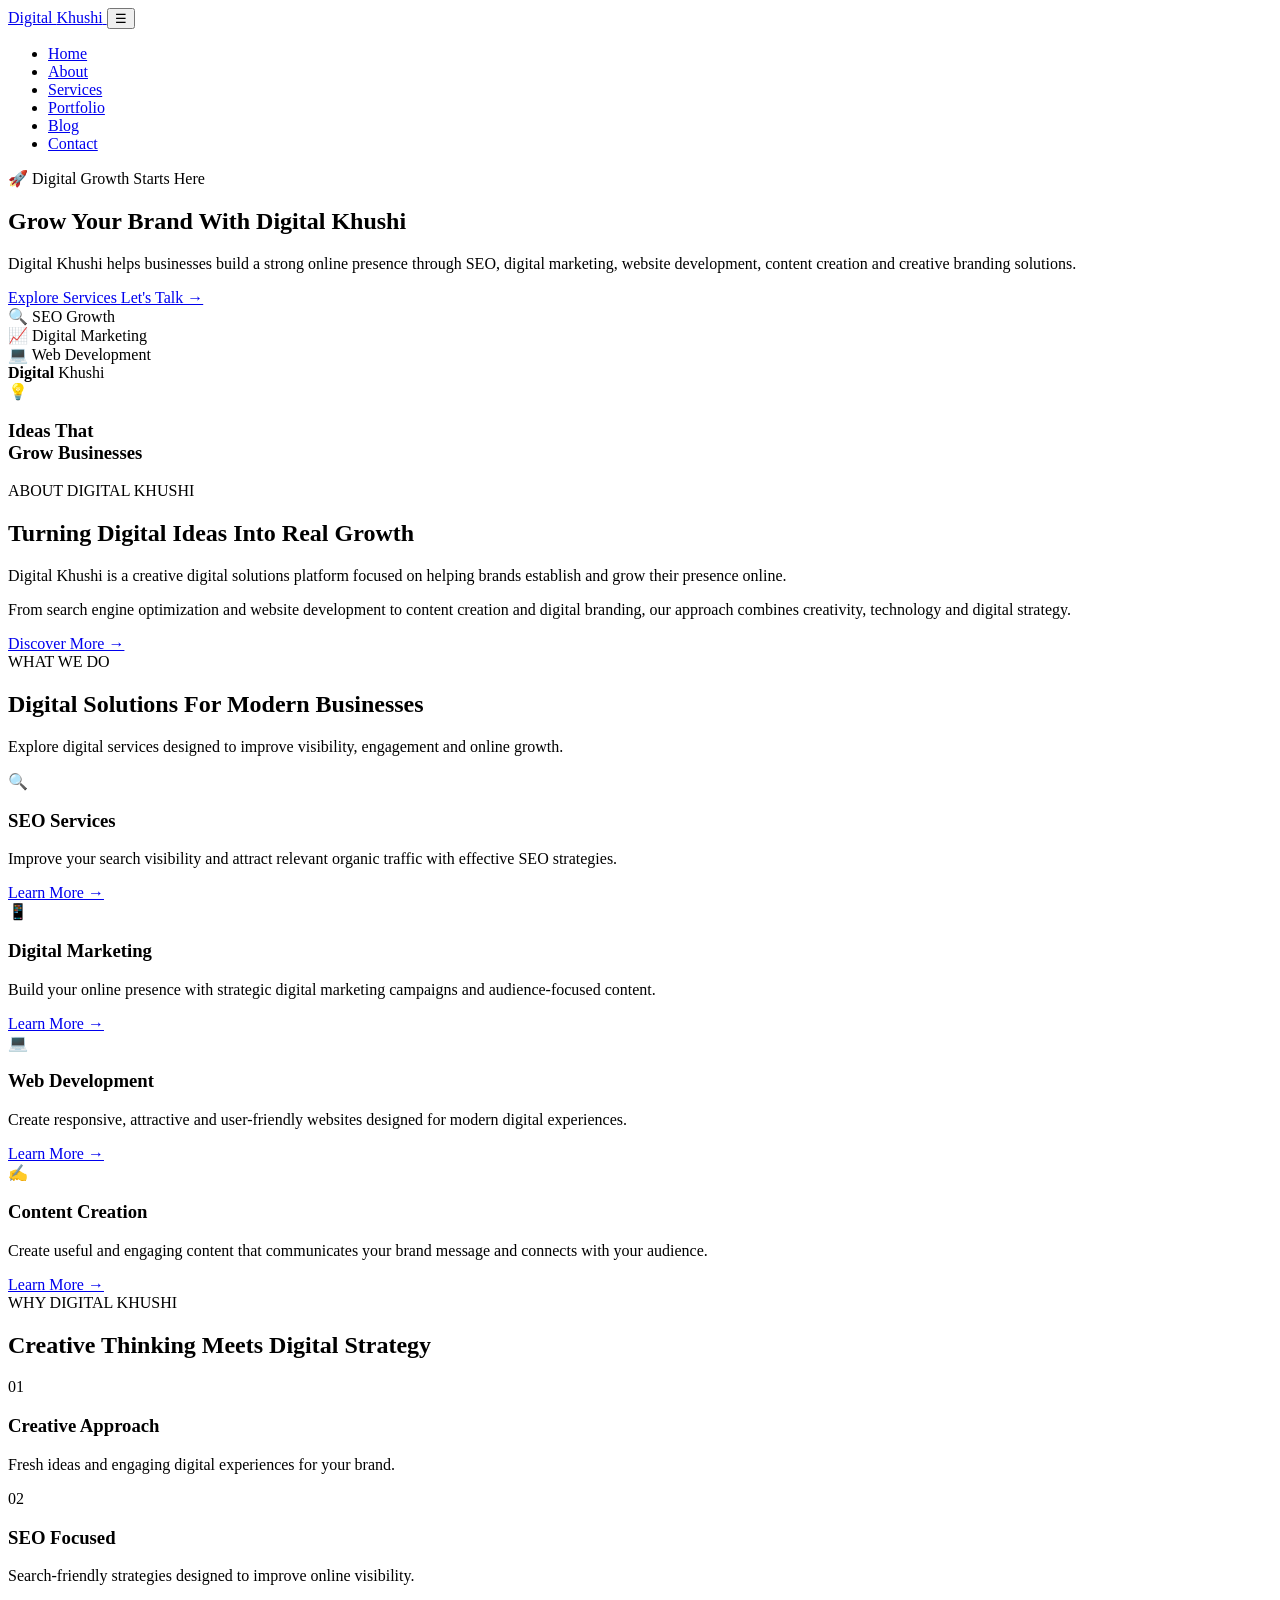
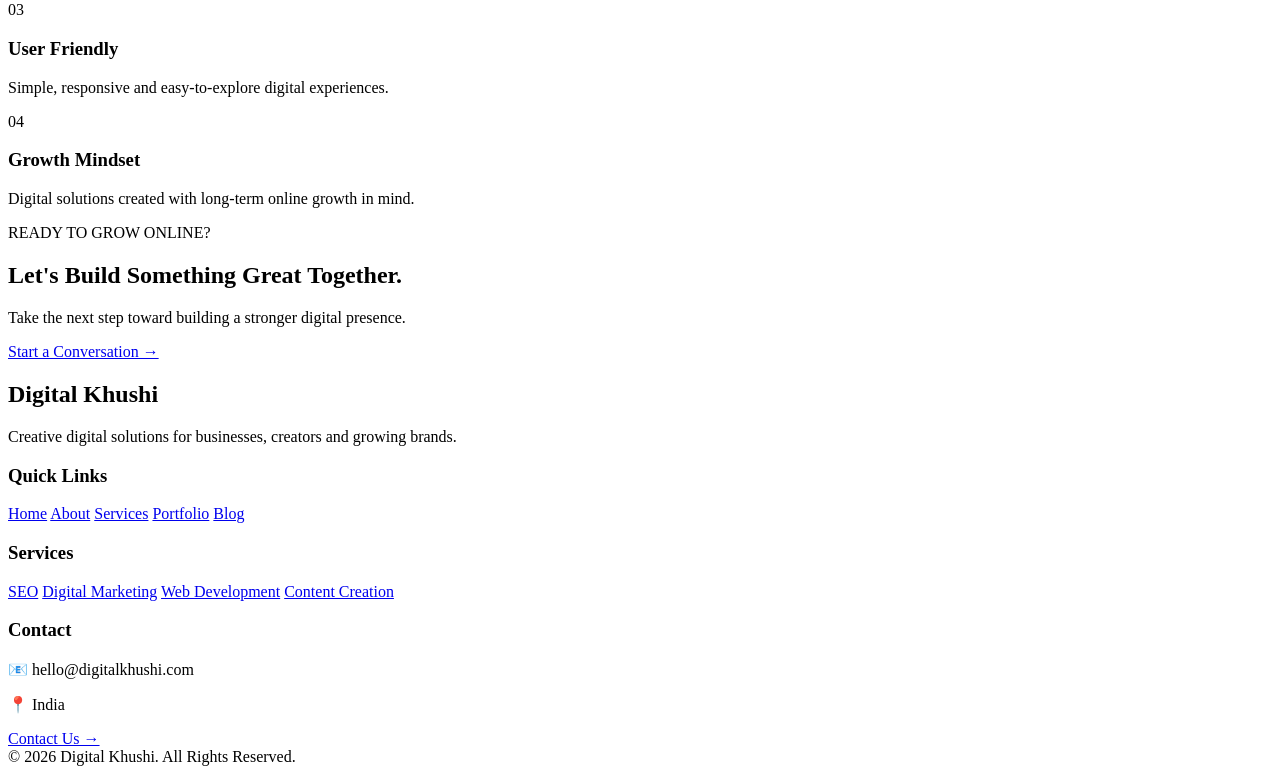
==== commit bcb0a8a1: "Update index.html" ====
--- a/index.html
+++ b/index.html
@@ -1,1806 +1,446 @@
-```html
 <!DOCTYPE html>
 <html lang="en">
 <head>
     <meta charset="UTF-8">
+
     <meta name="viewport" content="width=device-width, initial-scale=1.0">
 
-    <title>Digital Khushi | Frontend Development, SEO & Digital Solutions</title>
+    <title>Digital Khushi | Digital Marketing, SEO & Web Solutions</title>
 
     <meta name="description"
-        content="Digital Khushi offers frontend development, SEO, digital marketing, content creation and modern web solutions to help businesses build a powerful online presence.">
+        content="Digital Khushi provides SEO, digital marketing, website development, content creation and online branding solutions to help businesses grow online.">
 
     <meta name="keywords"
-        content="Digital Khushi, frontend developer, frontend development, web developer, SEO services, digital marketing, website development, content creation, web design, digital solutions">
+        content="Digital Khushi, digital marketing, SEO services, website development, content creation, online branding, social media marketing">
+
+    <meta name="author" content="Digital Khushi">
 
     <meta name="robots" content="index, follow">
 
-    <!-- Replace with your actual domain -->
-    <link rel="canonical" href="https://www.yourwebsite.com/">
+    <link rel="canonical" href="https://www.digitalkhushi.com/">
 
     <!-- Open Graph -->
-    <meta property="og:title"
-        content="Digital Khushi | Frontend Development & Digital Solutions">
-
+    <meta property="og:title" content="Digital Khushi | Digital Marketing & SEO">
     <meta property="og:description"
-        content="Modern frontend development, SEO and digital solutions by Digital Khushi.">
-
+        content="Grow your online presence with SEO, digital marketing, website development and creative digital solutions.">
     <meta property="og:type" content="website">
-    <meta property="og:url" content="https://www.yourwebsite.com/">
-    <meta property="og:site_name" content="Digital Khushi">
+    <meta property="og:url" content="https://www.digitalkhushi.com/">
 
     <!-- Google Font -->
     <link rel="preconnect" href="https://fonts.googleapis.com">
     <link rel="preconnect" href="https://fonts.gstatic.com" crossorigin>
 
-    <link href="https://fonts.googleapis.com/css2?family=Inter:wght@400;500;600;700;800&family=Poppins:wght@500;600;700;800&display=swap"
+    <link
+        href="https://fonts.googleapis.com/css2?family=Poppins:wght@300;400;500;600;700;800&display=swap"
         rel="stylesheet">
 
-    <!-- Icons -->
-    <link rel="stylesheet"
-        href="https://cdnjs.cloudflare.com/ajax/libs/font-awesome/6.5.2/css/all.min.css">
-
-    <style>
-
-        /* =========================
-           GLOBAL
-        ========================= */
-
-        :root {
-            --primary: #7c3aed;
-            --secondary: #ec4899;
-            --blue: #2563eb;
-            --cyan: #06b6d4;
-            --dark: #0f172a;
-            --text: #475569;
-            --light: #f8fafc;
-            --white: #ffffff;
-            --border: rgba(148, 163, 184, 0.2);
-            --shadow: 0 20px 60px rgba(15, 23, 42, 0.10);
-        }
-
-        * {
-            margin: 0;
-            padding: 0;
-            box-sizing: border-box;
-        }
-
-        html {
-            scroll-behavior: smooth;
-        }
-
-        body {
-            font-family: "Inter", sans-serif;
-            color: var(--text);
-            background: #ffffff;
-            line-height: 1.7;
-            overflow-x: hidden;
-        }
-
-        h1,
-        h2,
-        h3 {
-            font-family: "Poppins", sans-serif;
-            color: var(--dark);
-        }
-
-        a {
-            text-decoration: none;
-        }
-
-        img {
-            max-width: 100%;
-            display: block;
-        }
-
-        .container {
-            width: min(1180px, 90%);
-            margin: auto;
-        }
-
-
-        /* =========================
-           PRELOADER
-        ========================= */
-
-        #preloader {
-            position: fixed;
-            inset: 0;
-            background: var(--dark);
-            display: flex;
-            align-items: center;
-            justify-content: center;
-            z-index: 9999;
-            transition: opacity .5s ease, visibility .5s ease;
-        }
-
-        #preloader.hide {
-            opacity: 0;
-            visibility: hidden;
-        }
-
-        .loader {
-            width: 55px;
-            height: 55px;
-            border: 5px solid rgba(255,255,255,.2);
-            border-top-color: #a855f7;
-            border-right-color: #ec4899;
-            border-radius: 50%;
-            animation: spin 1s linear infinite;
-        }
-
-        @keyframes spin {
-            to {
-                transform: rotate(360deg);
-            }
-        }
-
-
-        /* =========================
-           NAVBAR
-        ========================= */
-
-        header {
-            position: fixed;
-            top: 0;
-            width: 100%;
-            z-index: 1000;
-            padding: 18px 0;
-            transition: .3s ease;
-        }
-
-        header.scrolled {
-            background: rgba(255,255,255,.9);
-            backdrop-filter: blur(18px);
-            box-shadow: 0 8px 30px rgba(15,23,42,.08);
-            padding: 12px 0;
-        }
-
-        nav {
-            display: flex;
-            align-items: center;
-            justify-content: space-between;
-        }
-
-        .logo {
-            font-family: "Poppins", sans-serif;
-            font-size: 25px;
-            font-weight: 800;
-            color: var(--dark);
-        }
-
-        .logo span {
-            background: linear-gradient(
-                90deg,
-                var(--primary),
-                var(--secondary),
-                var(--blue)
-            );
-
-            -webkit-background-clip: text;
-            -webkit-text-fill-color: transparent;
-        }
-
-        .nav-links {
-            display: flex;
-            gap: 30px;
-            list-style: none;
-        }
-
-        .nav-links a {
-            color: var(--dark);
-            font-weight: 600;
-            position: relative;
-        }
-
-        .nav-links a::after {
-            content: "";
-            position: absolute;
-            width: 0;
-            height: 2px;
-            left: 0;
-            bottom: -7px;
-            background: linear-gradient(
-                90deg,
-                var(--primary),
-                var(--secondary)
-            );
-            transition: .3s;
-        }
-
-        .nav-links a:hover::after {
-            width: 100%;
-        }
-
-        .nav-btn {
-            padding: 11px 20px;
-            border-radius: 50px;
-            color: white !important;
-            background: linear-gradient(
-                135deg,
-                var(--primary),
-                var(--secondary)
-            );
-            box-shadow: 0 8px 25px rgba(124,58,237,.25);
-        }
-
-        .menu-btn {
-            display: none;
-            font-size: 24px;
-            cursor: pointer;
-            color: var(--dark);
-        }
-
-
-        /* =========================
-           HERO
-        ========================= */
-
-        .hero {
-            min-height: 100vh;
-            display: flex;
-            align-items: center;
-            position: relative;
-            overflow: hidden;
-            padding-top: 100px;
-
-            background:
-                radial-gradient(
-                    circle at 10% 20%,
-                    rgba(168,85,247,.18),
-                    transparent 30%
-                ),
-                radial-gradient(
-                    circle at 90% 30%,
-                    rgba(236,72,153,.15),
-                    transparent 30%
-                ),
-                linear-gradient(
-                    135deg,
-                    #ffffff,
-                    #f8f7ff,
-                    #fdf2f8
-                );
-        }
-
-        .hero-content {
-            max-width: 780px;
-            position: relative;
-            z-index: 2;
-        }
-
-        .badge {
-            display: inline-flex;
-            align-items: center;
-            gap: 8px;
-            padding: 8px 15px;
-            border-radius: 50px;
-            background: rgba(124,58,237,.08);
-            color: var(--primary);
-            font-size: 14px;
-            font-weight: 700;
-            margin-bottom: 22px;
-            animation: fadeUp .8s ease;
-        }
-
-        .badge i {
-            color: #22c55e;
-            animation: pulse 1.5s infinite;
-        }
-
-        .hero h1 {
-            font-size: clamp(42px, 7vw, 78px);
-            line-height: 1.08;
-            letter-spacing: -2px;
-            margin-bottom: 25px;
-            animation: fadeUp 1s ease .1s both;
-        }
-
-        .gradient-text {
-            background: linear-gradient(
-                90deg,
-                #7c3aed,
-                #ec4899,
-                #2563eb
-            );
-            -webkit-background-clip: text;
-            -webkit-text-fill-color: transparent;
-        }
-
-        .hero-description {
-            font-size: 19px;
-            max-width: 680px;
-            margin-bottom: 32px;
-            animation: fadeUp 1s ease .2s both;
-        }
-
-        .hero-buttons {
-            display: flex;
-            gap: 15px;
-            flex-wrap: wrap;
-            animation: fadeUp 1s ease .3s both;
-        }
-
-        .btn {
-            display: inline-flex;
-            align-items: center;
-            gap: 9px;
-            padding: 14px 25px;
-            border-radius: 50px;
-            font-weight: 700;
-            transition: .3s ease;
-        }
-
-        .btn-primary {
-            color: white;
-            background: linear-gradient(
-                135deg,
-                #7c3aed,
-                #ec4899
-            );
-            box-shadow: 0 15px 35px rgba(124,58,237,.25);
-        }
-
-        .btn-primary:hover {
-            transform: translateY(-4px);
-            box-shadow: 0 20px 45px rgba(124,58,237,.35);
-        }
-
-        .btn-outline {
-            color: var(--dark);
-            border: 1px solid #dbe2ea;
-            background: rgba(255,255,255,.7);
-        }
-
-        .btn-outline:hover {
-            transform: translateY(-4px);
-            border-color: var(--primary);
-            color: var(--primary);
-        }
-
-
-        /* =========================
-           FLOATING SHAPES
-        ========================= */
-
-        .shape {
-            position: absolute;
-            border-radius: 50%;
-            filter: blur(1px);
-            opacity: .6;
-            animation: float 6s ease-in-out infinite;
-        }
-
-        .shape-one {
-            width: 100px;
-            height: 100px;
-            background: #c084fc;
-            top: 20%;
-            right: 12%;
-        }
-
-        .shape-two {
-            width: 65px;
-            height: 65px;
-            background: #f9a8d4;
-            bottom: 20%;
-            right: 30%;
-            animation-delay: 1s;
-        }
-
-        .shape-three {
-            width: 45px;
-            height: 45px;
-            background: #67e8f9;
-            top: 35%;
-            right: 5%;
-            animation-delay: 2s;
-        }
-
-        @keyframes float {
-            0%,100% {
-                transform: translateY(0);
-            }
-
-            50% {
-                transform: translateY(-25px);
-            }
-        }
-
-
-        /* =========================
-           SECTION
-        ========================= */
-
-        section {
-            padding: 100px 0;
-        }
-
-        .section-heading {
-            text-align: center;
-            max-width: 720px;
-            margin: 0 auto 55px;
-        }
-
-        .section-tag {
-            color: var(--primary);
-            font-size: 14px;
-            font-weight: 800;
-            text-transform: uppercase;
-            letter-spacing: 2px;
-            margin-bottom: 10px;
-        }
-
-        .section-heading h2 {
-            font-size: clamp(32px,5vw,48px);
-            line-height: 1.2;
-            margin-bottom: 15px;
-        }
-
-
-        /* =========================
-           ABOUT
-        ========================= */
-
-        .about {
-            background: #ffffff;
-        }
-
-        .about-grid {
-            display: grid;
-            grid-template-columns: 1fr 1fr;
-            gap: 70px;
-            align-items: center;
-        }
-
-        .about-text h2 {
-            font-size: 42px;
-            margin-bottom: 20px;
-        }
-
-        .about-text p {
-            margin-bottom: 18px;
-        }
-
-        .about-box {
-            position: relative;
-            min-height: 400px;
-            border-radius: 30px;
-            background:
-                linear-gradient(
-                    135deg,
-                    #7c3aed,
-                    #ec4899,
-                    #2563eb
-                );
-            display: flex;
-            align-items: center;
-            justify-content: center;
-            overflow: hidden;
-            box-shadow: var(--shadow);
-        }
-
-        .about-box::before {
-            content: "";
-            width: 220px;
-            height: 220px;
-            border-radius: 50%;
-            background: rgba(255,255,255,.18);
-            position: absolute;
-            top: -60px;
-            right: -50px;
-        }
-
-        .about-card {
-            width: 75%;
-            padding: 35px;
-            border-radius: 25px;
-            background: rgba(255,255,255,.15);
-            backdrop-filter: blur(15px);
-            color: white;
-            text-align: center;
-            border: 1px solid rgba(255,255,255,.25);
-        }
-
-        .about-card i {
-            font-size: 60px;
-            margin-bottom: 20px;
-        }
-
-        .about-card h3 {
-            color: white;
-            margin-bottom: 10px;
-        }
-
-
-        /* =========================
-           SERVICES
-        ========================= */
-
-        .services {
-            background: #f8fafc;
-        }
-
-        .service-grid {
-            display: grid;
-            grid-template-columns: repeat(3,1fr);
-            gap: 25px;
-        }
-
-        .service-card {
-            padding: 32px;
-            border-radius: 22px;
-            background: white;
-            border: 1px solid var(--border);
-            transition: .4s ease;
-            position: relative;
-            overflow: hidden;
-        }
-
-        .service-card::before {
-            content: "";
-            position: absolute;
-            width: 100%;
-            height: 4px;
-            top: 0;
-            left: 0;
-            background: linear-gradient(
-                90deg,
-                var(--primary),
-                var(--secondary),
-                var(--cyan)
-            );
-            transform: scaleX(0);
-            transform-origin: left;
-            transition: .4s;
-        }
-
-        .service-card:hover::before {
-            transform: scaleX(1);
-        }
-
-        .service-card:hover {
-            transform: translateY(-10px);
-            box-shadow: var(--shadow);
-        }
-
-        .service-icon {
-            width: 60px;
-            height: 60px;
-            display: flex;
-            align-items: center;
-            justify-content: center;
-            border-radius: 16px;
-            font-size: 25px;
-            color: white;
-            background: linear-gradient(
-                135deg,
-                var(--primary),
-                var(--secondary)
-            );
-            margin-bottom: 22px;
-        }
-
-        .service-card h3 {
-            margin-bottom: 12px;
-        }
-
-
-        /* =========================
-           SKILLS
-        ========================= */
-
-        .skills-grid {
-            display: grid;
-            grid-template-columns: repeat(4,1fr);
-            gap: 20px;
-        }
-
-        .skill {
-            padding: 25px;
-            text-align: center;
-            border-radius: 18px;
-            background: #fff;
-            border: 1px solid var(--border);
-            transition: .3s;
-        }
-
-        .skill:hover {
-            transform: scale(1.05);
-            box-shadow: var(--shadow);
-        }
-
-        .skill i {
-            font-size: 35px;
-            margin-bottom: 12px;
-            color: var(--primary);
-        }
-
-        .skill h3 {
-            font-size: 18px;
-        }
-
-
-        /* =========================
-           WHY US
-        ========================= */
-
-        .why {
-            background:
-                linear-gradient(
-                    135deg,
-                    #faf5ff,
-                    #fdf2f8,
-                    #eff6ff
-                );
-        }
-
-        .why-grid {
-            display: grid;
-            grid-template-columns: repeat(3,1fr);
-            gap: 25px;
-        }
-
-        .why-card {
-            background: rgba(255,255,255,.75);
-            backdrop-filter: blur(15px);
-            padding: 35px;
-            border-radius: 25px;
-            border: 1px solid rgba(255,255,255,.8);
-        }
-
-        .why-number {
-            font-size: 40px;
-            font-weight: 800;
-            background: linear-gradient(
-                90deg,
-                var(--primary),
-                var(--secondary)
-            );
-            -webkit-background-clip: text;
-            -webkit-text-fill-color: transparent;
-        }
-
-
-        /* =========================
-           CTA
-        ========================= */
-
-        .cta-section {
-            padding: 100px 0;
-        }
-
-        .cta-box {
-            position: relative;
-            overflow: hidden;
-            text-align: center;
-            padding: 80px 30px;
-            border-radius: 35px;
-            background:
-                linear-gradient(
-                    135deg,
-                    #7c3aed,
-                    #ec4899,
-                    #2563eb
-                );
-            color: white;
-            box-shadow: 0 30px 70px rgba(124,58,237,.25);
-        }
-
-        .cta-box h2 {
-            color: white;
-            font-size: clamp(34px,5vw,55px);
-            margin-bottom: 15px;
-        }
-
-        .cta-box p {
-            max-width: 650px;
-            margin: auto auto 30px;
-            color: rgba(255,255,255,.9);
-        }
-
-        .cta-box .btn {
-            background: white;
-            color: var(--primary);
-        }
-
-
-        /* =========================
-           FAQ
-        ========================= */
-
-        .faq-container {
-            max-width: 800px;
-            margin: auto;
-        }
-
-        details {
-            margin-bottom: 15px;
-            padding: 20px 25px;
-            border-radius: 15px;
-            border: 1px solid #e2e8f0;
-            background: white;
-        }
-
-        summary {
-            cursor: pointer;
-            font-weight: 700;
-            color: var(--dark);
-        }
-
-        details p {
-            margin-top: 12px;
-        }
-
-
-        /* =========================
-           FOOTER
-        ========================= */
-
-        footer {
-            background: #0f172a;
-            color: #cbd5e1;
-            padding: 60px 0 25px;
-        }
-
-        .footer-grid {
-            display: grid;
-            grid-template-columns: 2fr 1fr 1fr;
-            gap: 50px;
-            margin-bottom: 40px;
-        }
-
-        footer h3 {
-            color: white;
-            margin-bottom: 15px;
-        }
-
-        footer ul {
-            list-style: none;
-        }
-
-        footer li {
-            margin-bottom: 8px;
-        }
-
-        footer a {
-            color: #cbd5e1;
-            transition: .3s;
-        }
-
-        footer a:hover {
-            color: #c084fc;
-        }
-
-        .socials {
-            display: flex;
-            gap: 12px;
-            margin-top: 20px;
-        }
-
-        .socials a {
-            width: 40px;
-            height: 40px;
-            display: flex;
-            align-items: center;
-            justify-content: center;
-            border-radius: 50%;
-            background: rgba(255,255,255,.08);
-        }
-
-        .copyright {
-            text-align: center;
-            padding-top: 25px;
-            border-top: 1px solid rgba(255,255,255,.1);
-        }
-
-
-        /* =========================
-           SCROLL ANIMATION
-        ========================= */
-
-        .reveal {
-            opacity: 0;
-            transform: translateY(35px);
-            transition: 1s ease;
-        }
-
-        .reveal.active {
-            opacity: 1;
-            transform: translateY(0);
-        }
-
-
-        /* =========================
-           ANIMATIONS
-        ========================= */
-
-        @keyframes fadeUp {
-            from {
-                opacity: 0;
-                transform: translateY(25px);
-            }
-
-            to {
-                opacity: 1;
-                transform: translateY(0);
-            }
-        }
-
-        @keyframes pulse {
-
-            0%,100% {
-                transform: scale(1);
-            }
-
-            50% {
-                transform: scale(1.25);
-            }
-        }
-
-
-        /* =========================
-           MOBILE
-        ========================= */
-
-        @media(max-width:900px) {
-
-            .service-grid,
-            .why-grid {
-                grid-template-columns: repeat(2,1fr);
-            }
-
-            .skills-grid {
-                grid-template-columns: repeat(2,1fr);
-            }
-
-            .about-grid {
-                grid-template-columns: 1fr;
-            }
-
-            .footer-grid {
-                grid-template-columns: 1fr 1fr;
-            }
-        }
-
-
-        @media(max-width:700px) {
-
-            .nav-links {
-                position: absolute;
-                top: 75px;
-                left: 5%;
-                width: 90%;
-                padding: 25px;
-                background: white;
-                border-radius: 20px;
-                box-shadow: var(--shadow);
-                flex-direction: column;
-                gap: 18px;
-                display: none;
-            }
-
-            .nav-links.active {
-                display: flex;
-            }
-
-            .menu-btn {
-                display: block;
-            }
-
-            .nav-btn {
-                display: none;
-            }
-
-            .hero {
-                text-align: center;
-            }
-
-            .hero-buttons {
-                justify-content: center;
-            }
-
-            .service-grid,
-            .why-grid,
-            .skills-grid,
-            .footer-grid {
-                grid-template-columns: 1fr;
-            }
-
-            .about-text h2 {
-                font-size: 34px;
-            }
-
-            section {
-                padding: 75px 0;
-            }
-        }
-
-    </style>
+    <!-- CSS -->
+    <link rel="stylesheet" href="css/style.css">
 </head>
 
-
 <body>
 
-
-<!-- PRELOADER -->
-
-<div id="preloader">
-    <div class="loader"></div>
-</div>
-
-
-<!-- NAVIGATION -->
-
-<header id="navbar">
+<!-- Navigation -->
+<header class="header">
+
+    <nav class="navbar container">
+
+        <a href="index.html" class="logo">
+            Digital <span>Khushi</span>
+        </a>
+
+        <button class="menu-toggle" onclick="toggleMenu()">☰</button>
+
+        <ul class="nav-links" id="navLinks">
+
+            <li><a href="index.html" class="active">Home</a></li>
+
+            <li><a href="about.html">About</a></li>
+
+            <li><a href="services.html">Services</a></li>
+
+            <li><a href="portfolio.html">Portfolio</a></li>
+
+            <li><a href="blog.html">Blog</a></li>
+
+            <li><a href="contact.html" class="nav-btn">Contact</a></li>
+
+        </ul>
+
+    </nav>
+
+</header>
+
+
+<!-- Hero Section -->
+<section class="hero">
+
+    <div class="hero-bg"></div>
+
+    <div class="container hero-content">
+
+        <div class="hero-text reveal">
+
+            <span class="hero-tag">
+                🚀 Digital Growth Starts Here
+            </span>
+
+            <h1>
+                Grow Your Brand With
+                <span>Digital Khushi</span>
+            </h1>
+
+            <p>
+                Digital Khushi helps businesses build a strong online presence
+                through SEO, digital marketing, website development,
+                content creation and creative branding solutions.
+            </p>
+
+            <div class="hero-buttons">
+
+                <a href="services.html" class="btn primary-btn">
+                    Explore Services
+                </a>
+
+                <a href="contact.html" class="btn secondary-btn">
+                    Let's Talk →
+                </a>
+
+            </div>
+
+        </div>
+
+
+        <div class="hero-card reveal">
+
+            <div class="floating-card card-one">
+                🔍 SEO Growth
+            </div>
+
+            <div class="floating-card card-two">
+                📈 Digital Marketing
+            </div>
+
+            <div class="floating-card card-three">
+                💻 Web Development
+            </div>
+
+            <div class="main-circle">
+
+                <div class="circle-content">
+                    <strong>Digital</strong>
+                    <span>Khushi</span>
+                </div>
+
+            </div>
+
+        </div>
+
+    </div>
+
+</section>
+
+
+<!-- About Preview -->
+<section class="section about-preview">
+
+    <div class="container two-column">
+
+        <div class="section-image reveal">
+
+            <div class="gradient-box">
+
+                <div class="big-icon">💡</div>
+
+                <h3>Ideas That<br>Grow Businesses</h3>
+
+            </div>
+
+        </div>
+
+        <div class="section-content reveal">
+
+            <span class="section-tag">ABOUT DIGITAL KHUSHI</span>
+
+            <h2>
+                Turning Digital Ideas Into
+                <span>Real Growth</span>
+            </h2>
+
+            <p>
+                Digital Khushi is a creative digital solutions platform
+                focused on helping brands establish and grow their presence
+                online.
+            </p>
+
+            <p>
+                From search engine optimization and website development
+                to content creation and digital branding, our approach
+                combines creativity, technology and digital strategy.
+            </p>
+
+            <a href="about.html" class="text-link">
+                Discover More →
+            </a>
+
+        </div>
+
+    </div>
+
+</section>
+
+
+<!-- Services -->
+<section class="section services-section">
 
     <div class="container">
 
-        <nav>
-
-            <a href="#home" class="logo">
+        <div class="section-heading reveal">
+
+            <span class="section-tag">WHAT WE DO</span>
+
+            <h2>
+                Digital Solutions For
+                <span>Modern Businesses</span>
+            </h2>
+
+            <p>
+                Explore digital services designed to improve visibility,
+                engagement and online growth.
+            </p>
+
+        </div>
+
+
+        <div class="services-grid">
+
+            <div class="service-card reveal">
+
+                <div class="service-icon">🔍</div>
+
+                <h3>SEO Services</h3>
+
+                <p>
+                    Improve your search visibility and attract relevant
+                    organic traffic with effective SEO strategies.
+                </p>
+
+                <a href="services.html">Learn More →</a>
+
+            </div>
+
+
+            <div class="service-card reveal">
+
+                <div class="service-icon">📱</div>
+
+                <h3>Digital Marketing</h3>
+
+                <p>
+                    Build your online presence with strategic digital
+                    marketing campaigns and audience-focused content.
+                </p>
+
+                <a href="services.html">Learn More →</a>
+
+            </div>
+
+
+            <div class="service-card reveal">
+
+                <div class="service-icon">💻</div>
+
+                <h3>Web Development</h3>
+
+                <p>
+                    Create responsive, attractive and user-friendly websites
+                    designed for modern digital experiences.
+                </p>
+
+                <a href="services.html">Learn More →</a>
+
+            </div>
+
+
+            <div class="service-card reveal">
+
+                <div class="service-icon">✍️</div>
+
+                <h3>Content Creation</h3>
+
+                <p>
+                    Create useful and engaging content that communicates your
+                    brand message and connects with your audience.
+                </p>
+
+                <a href="services.html">Learn More →</a>
+
+            </div>
+
+        </div>
+
+    </div>
+
+</section>
+
+
+<!-- Why Choose -->
+<section class="section why-section">
+
+    <div class="container">
+
+        <div class="section-heading reveal">
+
+            <span class="section-tag">WHY DIGITAL KHUSHI</span>
+
+            <h2>
+                Creative Thinking Meets
+                <span>Digital Strategy</span>
+            </h2>
+
+        </div>
+
+
+        <div class="features-grid">
+
+            <div class="feature reveal">
+                <span>01</span>
+                <h3>Creative Approach</h3>
+                <p>
+                    Fresh ideas and engaging digital experiences for your
+                    brand.
+                </p>
+            </div>
+
+            <div class="feature reveal">
+                <span>02</span>
+                <h3>SEO Focused</h3>
+                <p>
+                    Search-friendly strategies designed to improve online
+                    visibility.
+                </p>
+            </div>
+
+            <div class="feature reveal">
+                <span>03</span>
+                <h3>User Friendly</h3>
+                <p>
+                    Simple, responsive and easy-to-explore digital
+                    experiences.
+                </p>
+            </div>
+
+            <div class="feature reveal">
+                <span>04</span>
+                <h3>Growth Mindset</h3>
+                <p>
+                    Digital solutions created with long-term online growth
+                    in mind.
+                </p>
+            </div>
+
+        </div>
+
+    </div>
+
+</section>
+
+
+<!-- CTA -->
+<section class="cta-section">
+
+    <div class="container cta-content reveal">
+
+        <span>READY TO GROW ONLINE?</span>
+
+        <h2>
+            Let's Build Something
+            <strong>Great Together.</strong>
+        </h2>
+
+        <p>
+            Take the next step toward building a stronger digital presence.
+        </p>
+
+        <a href="contact.html" class="btn white-btn">
+            Start a Conversation →
+        </a>
+
+    </div>
+
+</section>
+
+
+<!-- Footer -->
+<footer class="footer">
+
+    <div class="container footer-grid">
+
+        <div>
+
+            <h2 class="footer-logo">
                 Digital <span>Khushi</span>
+            </h2>
+
+            <p>
+                Creative digital solutions for businesses,
+                creators and growing brands.
+            </p>
+
+        </div>
+
+
+        <div>
+
+            <h3>Quick Links</h3>
+
+            <a href="index.html">Home</a>
+            <a href="about.html">About</a>
+            <a href="services.html">Services</a>
+            <a href="portfolio.html">Portfolio</a>
+            <a href="blog.html">Blog</a>
+
+        </div>
+
+
+        <div>
+
+            <h3>Services</h3>
+
+            <a href="services.html">SEO</a>
+            <a href="services.html">Digital Marketing</a>
+            <a href="services.html">Web Development</a>
+            <a href="services.html">Content Creation</a>
+
+        </div>
+
+
+        <div>
+
+            <h3>Contact</h3>
+
+            <p>📧 hello@digitalkhushi.com</p>
+            <p>📍 India</p>
+
+            <a href="contact.html" class="footer-contact">
+                Contact Us →
             </a>
 
-            <ul class="nav-links" id="navLinks">
-
-                <li>
-                    <a href="#home">Home</a>
-                </li>
-
-                <li>
-                    <a href="#about">About</a>
-                </li>
-
-                <li>
-                    <a href="#services">Services</a>
-                </li>
-
-                <li>
-                    <a href="#skills">Skills</a>
-                </li>
-
-                <li>
-                    <a href="#contact">Contact</a>
-                </li>
-
-            </ul>
-
-            <a href="#contact" class="nav-btn">
-                Let's Talk
-            </a>
-
-            <div class="menu-btn" id="menuBtn">
-                <i class="fa-solid fa-bars"></i>
-            </div>
-
-        </nav>
-
-    </div>
-
-</header>
-
-
-<!-- HERO -->
-
-<main>
-
-<section class="hero" id="home">
-
-    <div class="shape shape-one"></div>
-    <div class="shape shape-two"></div>
-    <div class="shape shape-three"></div>
-
-    <div class="container">
-
-        <div class="hero-content">
-
-            <div class="badge">
-                <i class="fa-solid fa-circle"></i>
-                Building Digital Experiences
-            </div>
-
-            <h1>
-                Turning Ideas Into
-                <span class="gradient-text">
-                    Digital Experiences
-                </span>
-            </h1>
-
-            <p class="hero-description">
-                Hi, I'm Khushi. Welcome to Digital Khushi — a creative
-                digital space focused on frontend development, SEO,
-                digital marketing and modern web solutions.
-            </p>
-
-            <div class="hero-buttons">
-
-                <a href="#services" class="btn btn-primary">
-                    Explore My Services
-                    <i class="fa-solid fa-arrow-right"></i>
-                </a>
-
-                <a href="#about" class="btn btn-outline">
-                    Discover More
-                </a>
-
-            </div>
-
-        </div>
-
-    </div>
-
-</section>
-
-
-<!-- ABOUT -->
-
-<section class="about" id="about">
-
-    <div class="container">
-
-        <div class="about-grid reveal">
-
-            <div class="about-text">
-
-                <div class="section-tag">
-                    About Digital Khushi
-                </div>
-
-                <h2>
-                    Creative Ideas.
-                    <span class="gradient-text">
-                        Digital Solutions.
-                    </span>
-                </h2>
-
-                <p>
-                    Digital Khushi is a creative digital platform focused
-                    on frontend development, website design, SEO and
-                    digital marketing solutions.
-                </p>
-
-                <p>
-                    The goal is simple — create websites that look
-                    attractive, work smoothly and provide a great
-                    experience for users while following modern
-                    search engine optimization practices.
-                </p>
-
-                <p>
-                    From a clean landing page to an SEO-friendly website,
-                    every digital project can be built with creativity,
-                    usability and performance in mind.
-                </p>
-
-            </div>
-
-
-            <div class="about-box">
-
-                <div class="about-card">
-
-                    <i class="fa-solid fa-code"></i>
-
-                    <h3>
-                        Code • Create • Optimize
-                    </h3>
-
-                    <p>
-                        Designing modern digital experiences
-                        with creativity and technology.
-                    </p>
-
-                </div>
-
-            </div>
-
-        </div>
-
-    </div>
-
-</section>
-
-
-<!-- SERVICES -->
-
-<section class="services" id="services">
-
-    <div class="container">
-
-        <div class="section-heading reveal">
-
-            <div class="section-tag">
-                What I Do
-            </div>
-
-            <h2>
-                Digital Services Designed
-                <span class="gradient-text">
-                    To Make An Impact
-                </span>
-            </h2>
-
-            <p>
-                Explore digital services focused on modern websites,
-                search visibility and a stronger online presence.
-            </p>
-
-        </div>
-
-
-        <div class="service-grid">
-
-            <article class="service-card reveal">
-
-                <div class="service-icon">
-                    <i class="fa-solid fa-code"></i>
-                </div>
-
-                <h3>
-                    Frontend Development
-                </h3>
-
-                <p>
-                    Build responsive, interactive and visually engaging
-                    websites using modern frontend development practices.
-                </p>
-
-            </article>
-
-
-            <article class="service-card reveal">
-
-                <div class="service-icon">
-                    <i class="fa-solid fa-magnifying-glass"></i>
-                </div>
-
-                <h3>
-                    SEO Optimization
-                </h3>
-
-                <p>
-                    Improve website visibility with keyword research,
-                    on-page SEO, technical optimization and useful content.
-                </p>
-
-            </article>
-
-
-            <article class="service-card reveal">
-
-                <div class="service-icon">
-                    <i class="fa-solid fa-bullhorn"></i>
-                </div>
-
-                <h3>
-                    Digital Marketing
-                </h3>
-
-                <p>
-                    Develop digital marketing strategies that help brands
-                    connect with relevant audiences online.
-                </p>
-
-            </article>
-
-
-            <article class="service-card reveal">
-
-                <div class="service-icon">
-                    <i class="fa-solid fa-pen-nib"></i>
-                </div>
-
-                <h3>
-                    Content Creation
-                </h3>
-
-                <p>
-                    Create engaging and SEO-friendly website content,
-                    blogs, articles and digital marketing copy.
-                </p>
-
-            </article>
-
-
-            <article class="service-card reveal">
-
-                <div class="service-icon">
-                    <i class="fa-solid fa-laptop-code"></i>
-                </div>
-
-                <h3>
-                    Website Design
-                </h3>
-
-                <p>
-                    Create clean, responsive and user-friendly interfaces
-                    designed for modern web experiences.
-                </p>
-
-            </article>
-
-
-            <article class="service-card reveal">
-
-                <div class="service-icon">
-                    <i class="fa-solid fa-chart-line"></i>
-                </div>
-
-                <h3>
-                    Digital Growth
-                </h3>
-
-                <p>
-                    Combine web development, SEO and content strategies
-                    to create a consistent online presence.
-                </p>
-
-            </article>
-
-        </div>
-
-    </div>
-
-</section>
-
-
-<!-- SKILLS -->
-
-<section id="skills">
-
-    <div class="container">
-
-        <div class="section-heading reveal">
-
-            <div class="section-tag">
-                Skills & Technologies
-            </div>
-
-            <h2>
-                Tools Behind
-                <span class="gradient-text">
-                    Digital Khushi
-                </span>
-            </h2>
-
-        </div>
-
-
-        <div class="skills-grid">
-
-            <div class="skill reveal">
-                <i class="fa-brands fa-html5"></i>
-                <h3>HTML5</h3>
-            </div>
-
-            <div class="skill reveal">
-                <i class="fa-brands fa-css3-alt"></i>
-                <h3>CSS3</h3>
-            </div>
-
-            <div class="skill reveal">
-                <i class="fa-brands fa-js"></i>
-                <h3>JavaScript</h3>
-            </div>
-
-            <div class="skill reveal">
-                <i class="fa-brands fa-github"></i>
-                <h3>GitHub</h3>
-            </div>
-
-            <div class="skill reveal">
-                <i class="fa-brands fa-react"></i>
-                <h3>React</h3>
-            </div>
-
-            <div class="skill reveal">
-                <i class="fa-solid fa-magnifying-glass-chart"></i>
-                <h3>SEO</h3>
-            </div>
-
-            <div class="skill reveal">
-                <i class="fa-solid fa-chart-simple"></i>
-                <h3>Digital Marketing</h3>
-            </div>
-
-            <div class="skill reveal">
-                <i class="fa-solid fa-pen"></i>
-                <h3>Content</h3>
-            </div>
-
-        </div>
-
-    </div>
-
-</section>
-
-
-<!-- WHY DIGITAL KHUSHI -->
-
-<section class="why">
-
-    <div class="container">
-
-        <div class="section-heading reveal">
-
-            <div class="section-tag">
-                Why Digital Khushi
-            </div>
-
-            <h2>
-                More Than Just
-                <span class="gradient-text">
-                    A Website
-                </span>
-            </h2>
-
-            <p>
-                A good digital experience combines design, technology,
-                usability and visibility.
-            </p>
-
-        </div>
-
-
-        <div class="why-grid">
-
-            <div class="why-card reveal">
-
-                <div class="why-number">01</div>
-
-                <h3>
-                    Creative Design
-                </h3>
-
-                <p>
-                    Modern layouts, attractive visual elements and
-                    thoughtful user experiences.
-                </p>
-
-            </div>
-
-
-            <div class="why-card reveal">
-
-                <div class="why-number">02</div>
-
-                <h3>
-                    Responsive Development
-                </h3>
-
-                <p>
-                    Websites designed to work smoothly across desktops,
-                    tablets and mobile devices.
-                </p>
-
-            </div>
-
-
-            <div class="why-card reveal">
-
-                <div class="why-number">03</div>
-
-                <h3>
-                    SEO-Friendly Structure
-                </h3>
-
-                <p>
-                    Semantic HTML, structured content and SEO-focused
-                    page architecture.
-                </p>
-
-            </div>
-
-        </div>
-
-    </div>
-
-</section>
-
-
-<!-- CTA -->
-
-<section class="cta-section" id="contact">
-
-    <div class="container">
-
-        <div class="cta-box reveal">
-
-            <h2>
-                Let's Build Something Digital
-            </h2>
-
-            <p>
-                Have an idea for a website, digital project or online
-                presence? Let's turn that idea into a modern digital
-                experience.
-            </p>
-
-            <a href="mailto:your-email@example.com" class="btn">
-                Start a Conversation
-                <i class="fa-solid fa-arrow-right"></i>
-            </a>
-
-        </div>
-
-    </div>
-
-</section>
-
-
-<!-- FAQ -->
-
-<section>
-
-    <div class="container">
-
-        <div class="section-heading reveal">
-
-            <div class="section-tag">
-                FAQ
-            </div>
-
-            <h2>
-                Frequently Asked
-                <span class="gradient-text">
-                    Questions
-                </span>
-            </h2>
-
-        </div>
-
-
-        <div class="faq-container">
-
-            <details class="reveal">
-
-                <summary>
-                    What is Digital Khushi?
-                </summary>
-
-                <p>
-                    Digital Khushi is a digital platform focused on
-                    frontend development, SEO, digital marketing,
-                    content creation and modern web solutions.
-                </p>
-
-            </details>
-
-
-            <details class="reveal">
-
-                <summary>
-                    What frontend development services are available?
-                </summary>
-
-                <p>
-                    Frontend services can include responsive website
-                    development, modern UI design, interactive interfaces
-                    and SEO-friendly HTML structures.
-                </p>
-
-            </details>
-
-
-            <details class="reveal">
-
-                <summary>
-                    Can you help with website SEO?
-                </summary>
-
-                <p>
-                    Yes. Website SEO can include keyword research,
-                    on-page optimization, content structure, metadata,
-                    internal linking and technical SEO improvements.
-                </p>
-
-            </details>
-
-
-            <details class="reveal">
-
-                <summary>
-                    Are the websites mobile responsive?
-                </summary>
-
-                <p>
-                    Yes. Responsive layouts can be created to provide
-                    a consistent experience across desktop, tablet
-                    and mobile devices.
-                </p>
-
-            </details>
-
-        </div>
-
-    </div>
-
-</section>
-
-</main>
-
-
-<!-- FOOTER -->
-
-<footer>
-
-    <div class="container">
-
-        <div class="footer-grid">
-
-            <div>
-
-                <h3>
-                    Digital Khushi
-                </h3>
-
-                <p>
-                    Creating modern digital experiences through
-                    frontend development, SEO, digital marketing
-                    and creative solutions.
-                </p>
-
-                <div class="socials">
-
-                    <a href="#" aria-label="GitHub">
-                        <i class="fa-brands fa-github"></i>
-                    </a>
-
-                    <a href="#" aria-label="LinkedIn">
-                        <i class="fa-brands fa-linkedin-in"></i>
-                    </a>
-
-                    <a href="#" aria-label="Instagram">
-                        <i class="fa-brands fa-instagram"></i>
-                    </a>
-
-                </div>
-
-            </div>
-
-
-            <div>
-
-                <h3>
-                    Quick Links
-                </h3>
-
-                <ul>
-
-                    <li>
-                        <a href="#home">Home</a>
-                    </li>
-
-                    <li>
-                        <a href="#about">About</a>
-                    </li>
-
-                    <li>
-                        <a href="#services">Services</a>
-                    </li>
-
-                    <li>
-                        <a href="#skills">Skills</a>
-                    </li>
-
-                </ul>
-
-            </div>
-
-
-            <div>
-
-                <h3>
-                    Services
-                </h3>
-
-                <ul>
-
-                    <li>
-                        <a href="#services">
-                            Frontend Development
-                        </a>
-                    </li>
-
-                    <li>
-                        <a href="#services">
-                            SEO
-                        </a>
-                    </li>
-
-                    <li>
-                        <a href="#services">
-                            Digital Marketing
-                        </a>
-                    </li>
-
-                    <li>
-                        <a href="#services">
-                            Content Creation
-                        </a>
-                    </li>
-
-                </ul>
-
-            </div>
-
-        </div>
-
-
-        <div class="copyright">
-
-            <p>
-                © 2026 Digital Khushi. All Rights Reserved.
-            </p>
-
-        </div>
+        </div>
+
+    </div>
+
+
+    <div class="copyright">
+
+        © 2026 Digital Khushi. All Rights Reserved.
 
     </div>
 
 </footer>
 
 
-<!-- FAQ STRUCTURED DATA -->
-
-<script type="application/ld+json">
-
-{
-    "@context": "https://schema.org",
-    "@type": "FAQPage",
-    "mainEntity": [
-        {
-            "@type": "Question",
-            "name": "What is Digital Khushi?",
-            "acceptedAnswer": {
-                "@type": "Answer",
-                "text": "Digital Khushi is a digital platform focused on frontend development, SEO, digital marketing, content creation and modern web solutions."
-            }
-        },
-        {
-            "@type": "Question",
-            "name": "What frontend development services are available?",
-            "acceptedAnswer": {
-                "@type": "Answer",
-                "text": "Frontend services can include responsive website development, modern UI design, interactive interfaces and SEO-friendly HTML structures."
-            }
-        },
-        {
-            "@type": "Question",
-            "name": "Can Digital Khushi help with website SEO?",
-            "acceptedAnswer": {
-                "@type": "Answer",
-                "text": "Digital Khushi can provide SEO-focused website optimization including metadata, content structure, internal linking and technical SEO improvements."
-            }
-        },
-        {
-            "@type": "Question",
-            "name": "Are the websites mobile responsive?",
-            "acceptedAnswer": {
-                "@type": "Answer",
-                "text": "Yes. Responsive layouts can be created to provide a consistent experience across desktop, tablet and mobile devices."
-            }
-        }
-    ]
-}
-
-</script>
-
-
-<!-- JAVASCRIPT -->
-
-<script>
-
-    /* =========================
-       PRELOADER
-    ========================= */
-
-    window.addEventListener("load", function () {
-
-        document
-            .getElementById("preloader")
-            .classList.add("hide");
-
-    });
-
-
-    /* =========================
-       NAVBAR SCROLL
-    ========================= */
-
-    const navbar = document.getElementById("navbar");
-
-    window.addEventListener("scroll", function () {
-
-        if (window.scrollY > 50) {
-            navbar.classList.add("scrolled");
-        } else {
-            navbar.classList.remove("scrolled");
-        }
-
-    });
-
-
-    /* =========================
-       MOBILE MENU
-    ========================= */
-
-    const menuBtn = document.getElementById("menuBtn");
-    const navLinks = document.getElementById("navLinks");
-
-    menuBtn.addEventListener("click", function () {
-
-        navLinks.classList.toggle("active");
-
-        const icon = menuBtn.querySelector("i");
-
-        if (navLinks.classList.contains("active")) {
-            icon.classList.remove("fa-bars");
-            icon.classList.add("fa-xmark");
-        } else {
-            icon.classList.remove("fa-xmark");
-            icon.classList.add("fa-bars");
-        }
-
-    });
-
-
-    /* Close mobile menu after clicking */
-
-    document.querySelectorAll(".nav-links a").forEach(link => {
-
-        link.addEventListener("click", function () {
-
-            navLinks.classList.remove("active");
-
-            const icon = menuBtn.querySelector("i");
-
-            icon.classList.remove("fa-xmark");
-            icon.classList.add("fa-bars");
-
-        });
-
-    });
-
-
-    /* =========================
-       SCROLL REVEAL
-    ========================= */
-
-    const observer = new IntersectionObserver(
-
-        entries => {
-
-            entries.forEach(entry => {
-
-                if (entry.isIntersecting) {
-
-                    entry.target.classList.add("active");
-
-                }
-
-            });
-
-        },
-
-        {
-            threshold: 0.15
-        }
-
-    );
-
-
-    document
-        .querySelectorAll(".reveal")
-        .forEach(element => {
-
-            observer.observe(element);
-
-        });
-
-
-</script>
+<script src="js/script.js"></script>
 
 </body>
 </html>
-```
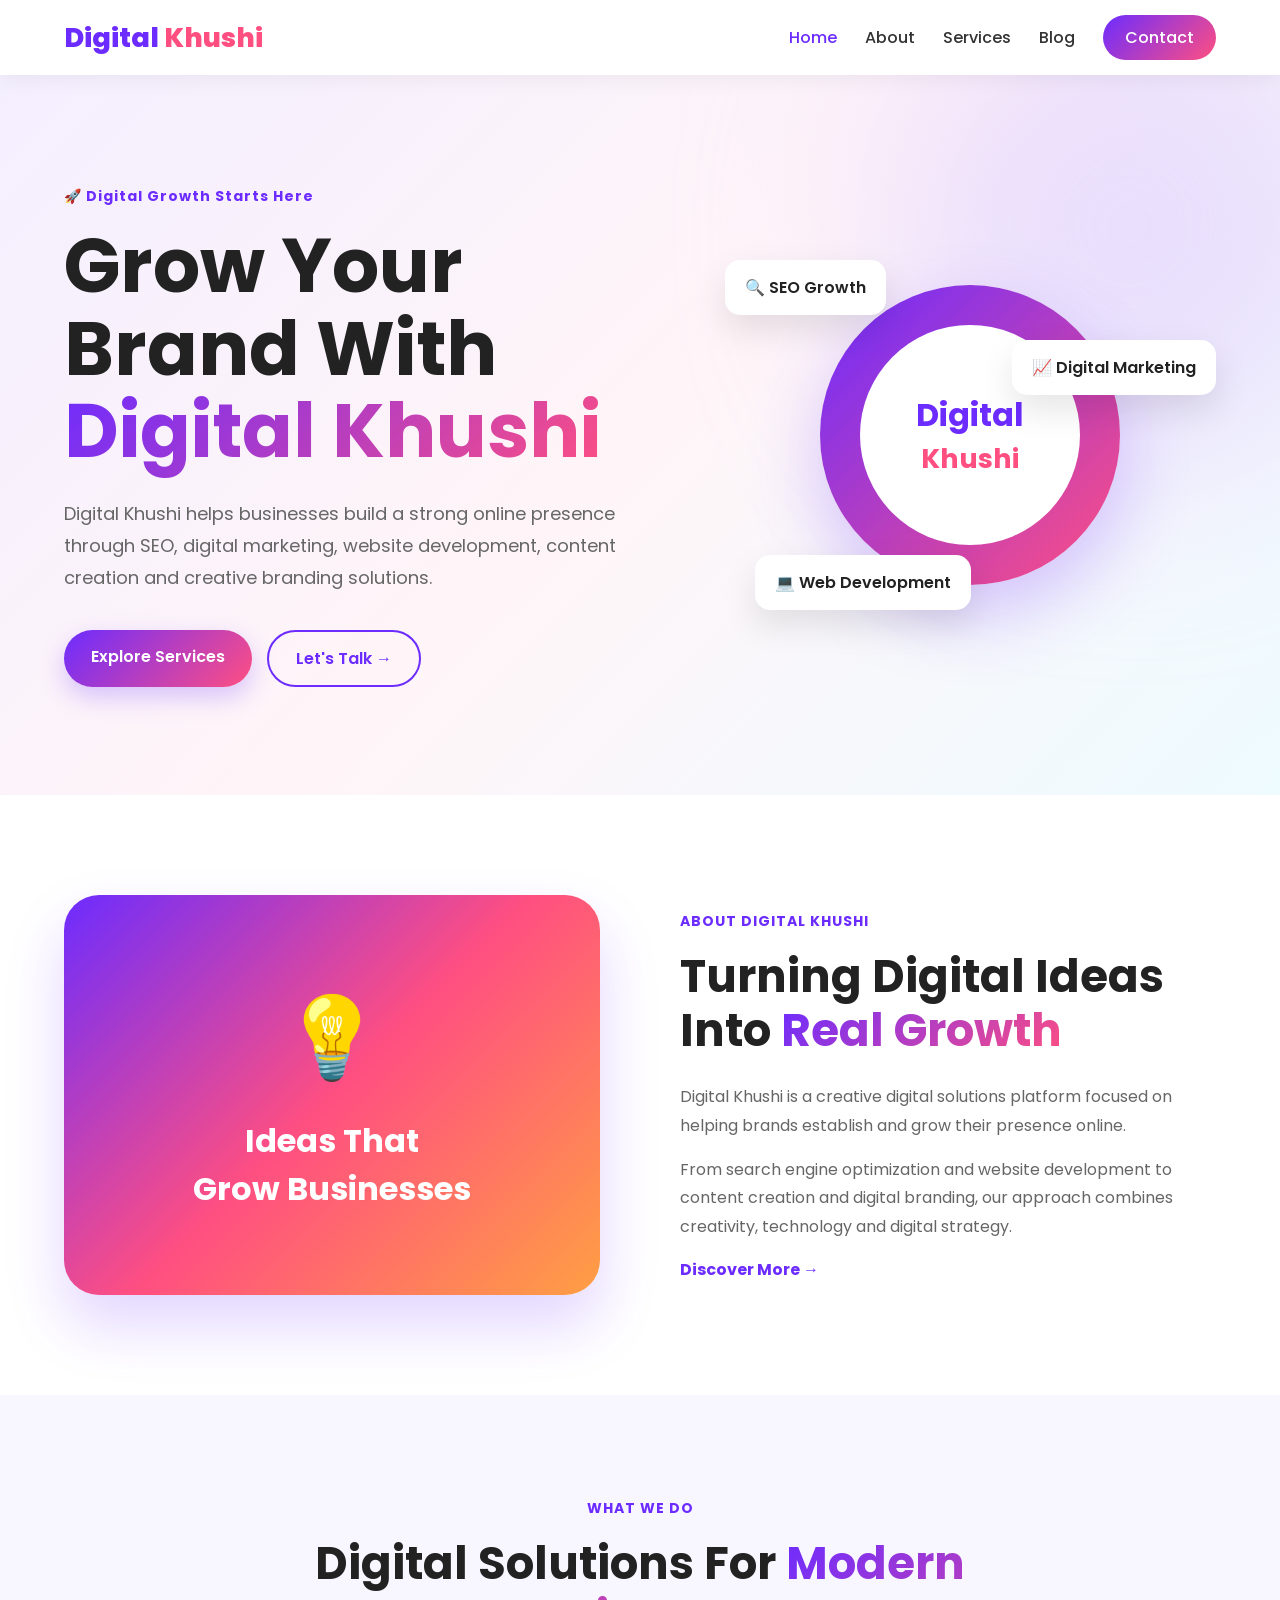
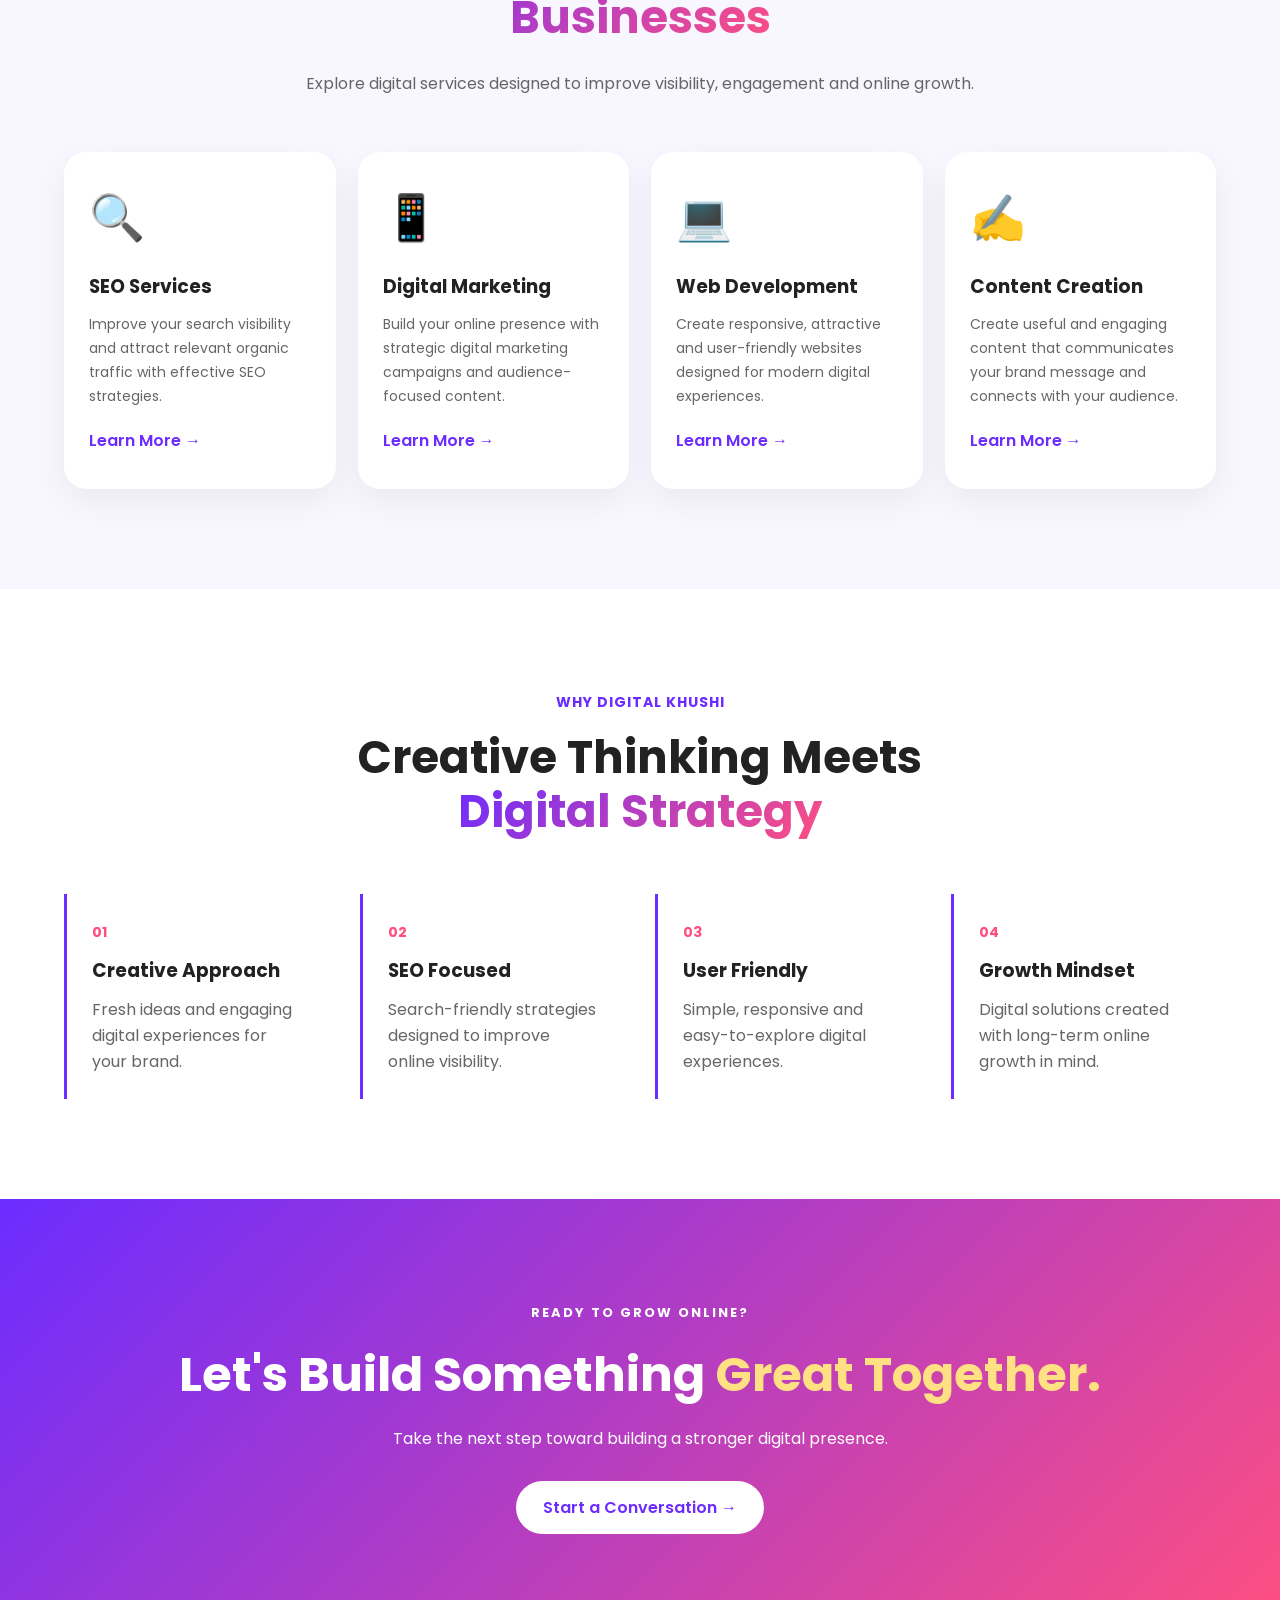
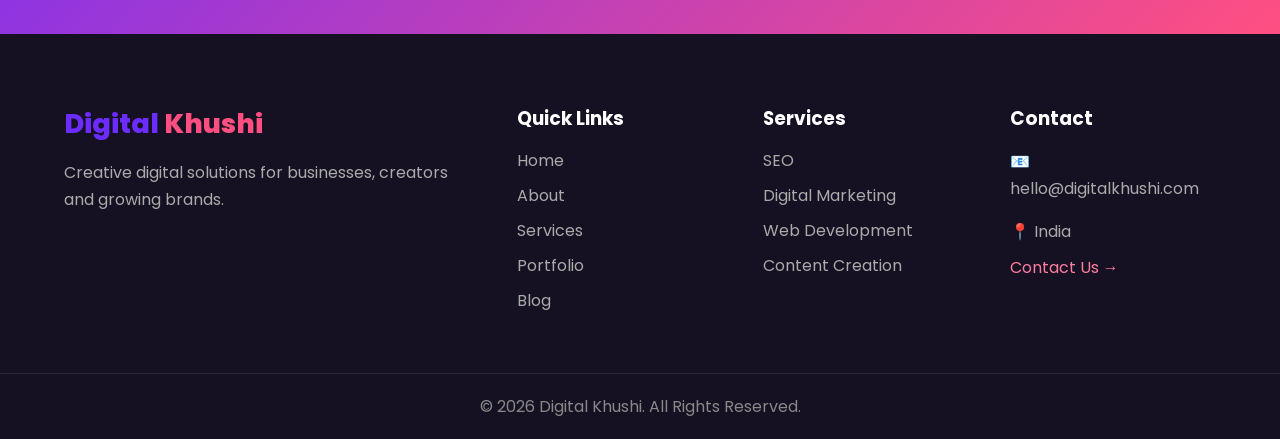
==== commit 638523eb: "Update index.html" ====
--- a/index.html
+++ b/index.html
@@ -59,8 +59,6 @@
 
             <li><a href="services.html">Services</a></li>
 
-            <li><a href="portfolio.html">Portfolio</a></li>
-
             <li><a href="blog.html">Blog</a></li>
 
             <li><a href="contact.html" class="nav-btn">Contact</a></li>
--- a/css/style.css
+++ b/css/style.css
@@ -0,0 +1,612 @@
+* {
+    margin: 0;
+    padding: 0;
+    box-sizing: border-box;
+}
+
+html {
+    scroll-behavior: smooth;
+}
+
+body {
+    font-family: 'Poppins', sans-serif;
+    color: #222;
+    background: #fff;
+    overflow-x: hidden;
+}
+
+.container {
+    width: 90%;
+    max-width: 1200px;
+    margin: auto;
+}
+
+
+/* NAVBAR */
+
+.header {
+    position: sticky;
+    top: 0;
+    z-index: 999;
+    background: rgba(255,255,255,0.92);
+    backdrop-filter: blur(12px);
+    box-shadow: 0 3px 20px rgba(0,0,0,0.06);
+}
+
+.navbar {
+    min-height: 75px;
+    display: flex;
+    align-items: center;
+    justify-content: space-between;
+}
+
+.logo,
+.footer-logo {
+    font-size: 27px;
+    font-weight: 800;
+    text-decoration: none;
+    color: #6c2cff;
+}
+
+.logo span,
+.footer-logo span {
+    color: #ff4f81;
+}
+
+.nav-links {
+    display: flex;
+    align-items: center;
+    gap: 28px;
+    list-style: none;
+}
+
+.nav-links a {
+    color: #333;
+    text-decoration: none;
+    font-weight: 500;
+    transition: .3s;
+}
+
+.nav-links a:hover,
+.nav-links .active {
+    color: #6c2cff;
+}
+
+.nav-btn {
+    background: linear-gradient(135deg,#6c2cff,#ff4f81);
+    color: white !important;
+    padding: 11px 22px;
+    border-radius: 30px;
+}
+
+.menu-toggle {
+    display: none;
+    border: none;
+    background: none;
+    font-size: 28px;
+}
+
+
+/* HERO */
+
+.hero {
+    min-height: 720px;
+    position: relative;
+    overflow: hidden;
+    background: linear-gradient(135deg,#f4efff,#fff5f8,#eefbff);
+    display: flex;
+    align-items: center;
+}
+
+.hero-bg {
+    position: absolute;
+    width: 500px;
+    height: 500px;
+    background: #d9c7ff;
+    border-radius: 50%;
+    filter: blur(100px);
+    opacity: .5;
+    right: -100px;
+    top: -100px;
+    animation: float 6s ease-in-out infinite;
+}
+
+.hero-content {
+    display: grid;
+    grid-template-columns: 1.1fr .9fr;
+    align-items: center;
+    gap: 60px;
+}
+
+.hero-tag,
+.section-tag {
+    display: inline-block;
+    color: #6c2cff;
+    font-size: 14px;
+    font-weight: 700;
+    letter-spacing: 1px;
+    margin-bottom: 18px;
+}
+
+.hero h1 {
+    font-size: clamp(45px,6vw,75px);
+    line-height: 1.1;
+    margin-bottom: 25px;
+}
+
+.hero h1 span,
+.section-content h2 span,
+.section-heading h2 span {
+    background: linear-gradient(135deg,#6c2cff,#ff4f81);
+    -webkit-background-clip: text;
+    color: transparent;
+}
+
+.hero p {
+    max-width: 650px;
+    color: #666;
+    font-size: 18px;
+    line-height: 1.8;
+}
+
+.hero-buttons {
+    display: flex;
+    gap: 15px;
+    margin-top: 35px;
+}
+
+.btn {
+    display: inline-block;
+    text-decoration: none;
+    padding: 14px 27px;
+    border-radius: 35px;
+    font-weight: 600;
+    transition: .3s;
+}
+
+.primary-btn {
+    color: white;
+    background: linear-gradient(135deg,#6c2cff,#ff4f81);
+    box-shadow: 0 10px 25px rgba(108,44,255,.25);
+}
+
+.secondary-btn {
+    border: 2px solid #6c2cff;
+    color: #6c2cff;
+}
+
+.btn:hover {
+    transform: translateY(-4px);
+}
+
+
+/* HERO GRAPHIC */
+
+.hero-card {
+    min-height: 450px;
+    position: relative;
+    display: flex;
+    align-items: center;
+    justify-content: center;
+}
+
+.main-circle {
+    width: 300px;
+    height: 300px;
+    border-radius: 50%;
+    background: linear-gradient(135deg,#6c2cff,#ff4f81);
+    display: flex;
+    align-items: center;
+    justify-content: center;
+    box-shadow: 0 30px 70px rgba(108,44,255,.25);
+    animation: pulse 4s ease-in-out infinite;
+}
+
+.circle-content {
+    width: 220px;
+    height: 220px;
+    border-radius: 50%;
+    background: white;
+    display: flex;
+    align-items: center;
+    justify-content: center;
+    flex-direction: column;
+}
+
+.circle-content strong {
+    font-size: 32px;
+    color: #6c2cff;
+}
+
+.circle-content span {
+    font-size: 27px;
+    color: #ff4f81;
+    font-weight: 700;
+}
+
+.floating-card {
+    position: absolute;
+    background: white;
+    padding: 15px 20px;
+    border-radius: 15px;
+    box-shadow: 0 15px 35px rgba(0,0,0,.1);
+    font-weight: 600;
+    animation: float 4s ease-in-out infinite;
+}
+
+.card-one {
+    top: 50px;
+    left: 0;
+}
+
+.card-two {
+    right: 0;
+    top: 130px;
+    animation-delay: 1s;
+}
+
+.card-three {
+    bottom: 50px;
+    left: 30px;
+    animation-delay: 2s;
+}
+
+
+/* SECTIONS */
+
+.section {
+    padding: 100px 0;
+}
+
+.two-column {
+    display: grid;
+    grid-template-columns: 1fr 1fr;
+    gap: 80px;
+    align-items: center;
+}
+
+.gradient-box {
+    min-height: 400px;
+    border-radius: 35px;
+    background: linear-gradient(135deg,#6c2cff,#ff4f81,#ff9f43);
+    display: flex;
+    justify-content: center;
+    align-items: center;
+    flex-direction: column;
+    color: white;
+    text-align: center;
+    box-shadow: 0 30px 60px rgba(108,44,255,.2);
+}
+
+.big-icon {
+    font-size: 80px;
+    margin-bottom: 20px;
+}
+
+.gradient-box h3 {
+    font-size: 32px;
+}
+
+.section-content h2,
+.section-heading h2 {
+    font-size: 45px;
+    line-height: 1.2;
+    margin-bottom: 25px;
+}
+
+.section-content p {
+    color: #666;
+    line-height: 1.8;
+    margin-bottom: 15px;
+}
+
+.text-link {
+    color: #6c2cff;
+    text-decoration: none;
+    font-weight: 700;
+}
+
+
+/* SERVICES */
+
+.services-section {
+    background: #f8f6ff;
+}
+
+.section-heading {
+    text-align: center;
+    max-width: 700px;
+    margin: 0 auto 55px;
+}
+
+.section-heading p {
+    color: #666;
+    line-height: 1.7;
+}
+
+.services-grid {
+    display: grid;
+    grid-template-columns: repeat(4,1fr);
+    gap: 22px;
+}
+
+.service-card {
+    background: white;
+    padding: 32px 25px;
+    border-radius: 22px;
+    box-shadow: 0 12px 35px rgba(0,0,0,.06);
+    transition: .35s;
+    border-bottom: 4px solid transparent;
+}
+
+.service-card:hover {
+    transform: translateY(-10px);
+    border-color: #6c2cff;
+}
+
+.service-icon {
+    font-size: 45px;
+    margin-bottom: 20px;
+}
+
+.service-card h3 {
+    margin-bottom: 12px;
+}
+
+.service-card p {
+    color: #666;
+    line-height: 1.7;
+    font-size: 14px;
+    margin-bottom: 20px;
+}
+
+.service-card a {
+    color: #6c2cff;
+    text-decoration: none;
+    font-weight: 600;
+}
+
+
+/* WHY */
+
+.why-section {
+    background: white;
+}
+
+.features-grid {
+    display: grid;
+    grid-template-columns: repeat(4,1fr);
+    gap: 30px;
+}
+
+.feature {
+    padding: 25px;
+    border-left: 3px solid #6c2cff;
+}
+
+.feature span {
+    font-size: 14px;
+    color: #ff4f81;
+    font-weight: 700;
+}
+
+.feature h3 {
+    margin: 12px 0;
+}
+
+.feature p {
+    color: #666;
+    line-height: 1.6;
+}
+
+
+/* CTA */
+
+.cta-section {
+    padding: 100px 0;
+    background: linear-gradient(135deg,#6c2cff,#ff4f81);
+    color: white;
+    text-align: center;
+}
+
+.cta-content span {
+    font-size: 13px;
+    letter-spacing: 2px;
+    font-weight: 700;
+}
+
+.cta-content h2 {
+    font-size: 48px;
+    margin: 15px 0;
+}
+
+.cta-content h2 strong {
+    color: #ffe082;
+}
+
+.cta-content p {
+    margin-bottom: 30px;
+}
+
+.white-btn {
+    background: white;
+    color: #6c2cff;
+}
+
+
+/* FOOTER */
+
+.footer {
+    background: #151122;
+    color: white;
+    padding-top: 70px;
+}
+
+.footer-grid {
+    display: grid;
+    grid-template-columns: 2fr 1fr 1fr 1fr;
+    gap: 40px;
+    padding-bottom: 50px;
+}
+
+.footer p {
+    color: #aaa;
+    line-height: 1.7;
+    margin-top: 15px;
+}
+
+.footer h3 {
+    margin-bottom: 15px;
+}
+
+.footer a {
+    display: block;
+    color: #aaa;
+    text-decoration: none;
+    margin: 10px 0;
+    transition: .3s;
+}
+
+.footer a:hover {
+    color: white;
+}
+
+.footer-contact {
+    color: #ff7da0 !important;
+}
+
+.copyright {
+    text-align: center;
+    border-top: 1px solid #2b263b;
+    padding: 20px;
+    color: #888;
+}
+
+
+/* ANIMATIONS */
+
+@keyframes float {
+
+    0%,100% {
+        transform: translateY(0);
+    }
+
+    50% {
+        transform: translateY(-15px);
+    }
+}
+
+@keyframes pulse {
+
+    0%,100% {
+        transform: scale(1);
+    }
+
+    50% {
+        transform: scale(1.05);
+    }
+}
+
+.reveal {
+    opacity: 0;
+    transform: translateY(40px);
+    transition: 1s ease;
+}
+
+.reveal.show {
+    opacity: 1;
+    transform: translateY(0);
+}
+
+
+/* RESPONSIVE */
+
+@media(max-width:1000px) {
+
+    .services-grid,
+    .features-grid {
+        grid-template-columns: repeat(2,1fr);
+    }
+
+    .hero-content {
+        grid-template-columns: 1fr;
+        text-align: center;
+    }
+
+    .hero-buttons {
+        justify-content: center;
+    }
+
+    .hero-card {
+        min-height: 400px;
+    }
+
+    .two-column {
+        grid-template-columns: 1fr;
+    }
+
+    .footer-grid {
+        grid-template-columns: repeat(2,1fr);
+    }
+}
+
+
+@media(max-width:700px) {
+
+    .nav-links {
+        display: none;
+        position: absolute;
+        top: 75px;
+        left: 0;
+        width: 100%;
+        background: white;
+        flex-direction: column;
+        padding: 25px;
+        box-shadow: 0 15px 25px rgba(0,0,0,.08);
+    }
+
+    .nav-links.active {
+        display: flex;
+    }
+
+    .menu-toggle {
+        display: block;
+    }
+
+    .hero {
+        padding: 80px 0;
+    }
+
+    .hero h1 {
+        font-size: 45px;
+    }
+
+    .section-content h2,
+    .section-heading h2 {
+        font-size: 35px;
+    }
+
+    .services-grid,
+    .features-grid,
+    .footer-grid {
+        grid-template-columns: 1fr;
+    }
+
+    .main-circle {
+        width: 240px;
+        height: 240px;
+    }
+
+    .circle-content {
+        width: 175px;
+        height: 175px;
+    }
+
+    .floating-card {
+        font-size: 12px;
+    }
+
+    .cta-content h2 {
+        font-size: 35px;
+    }
+}
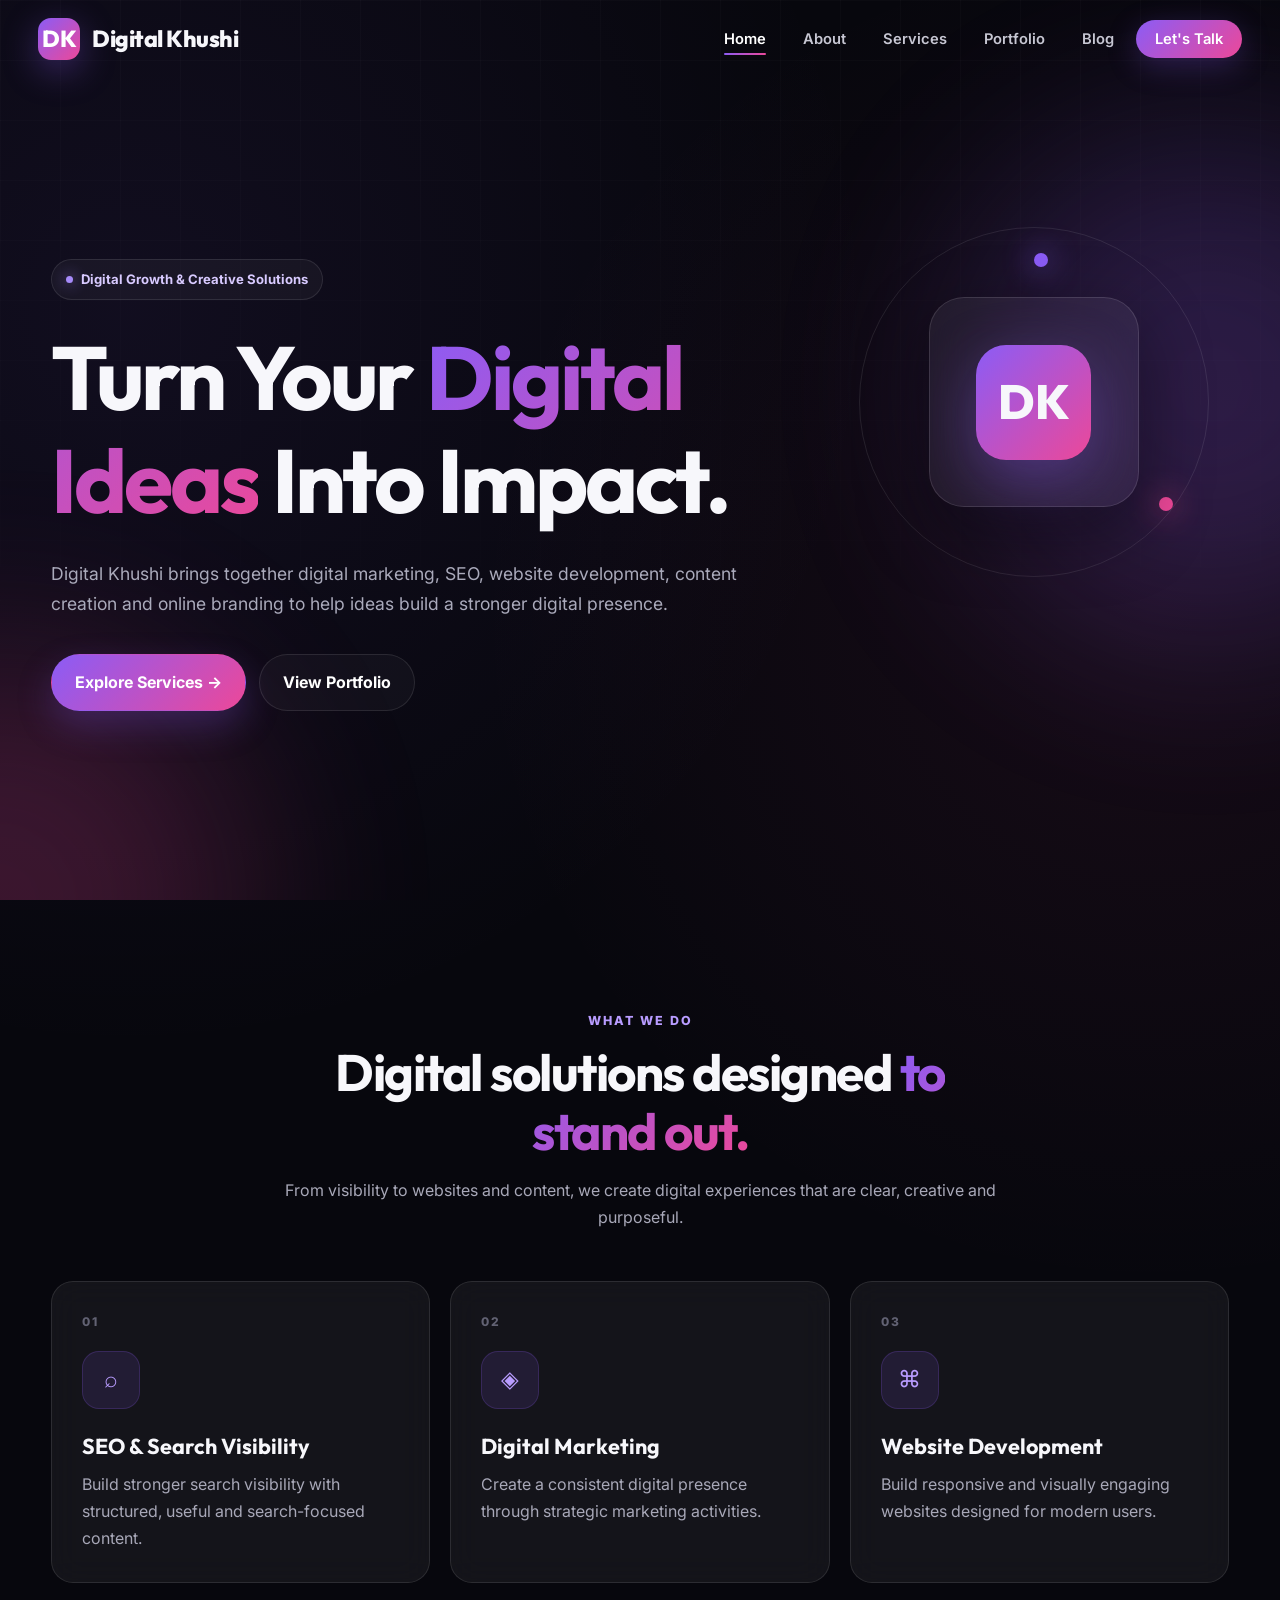
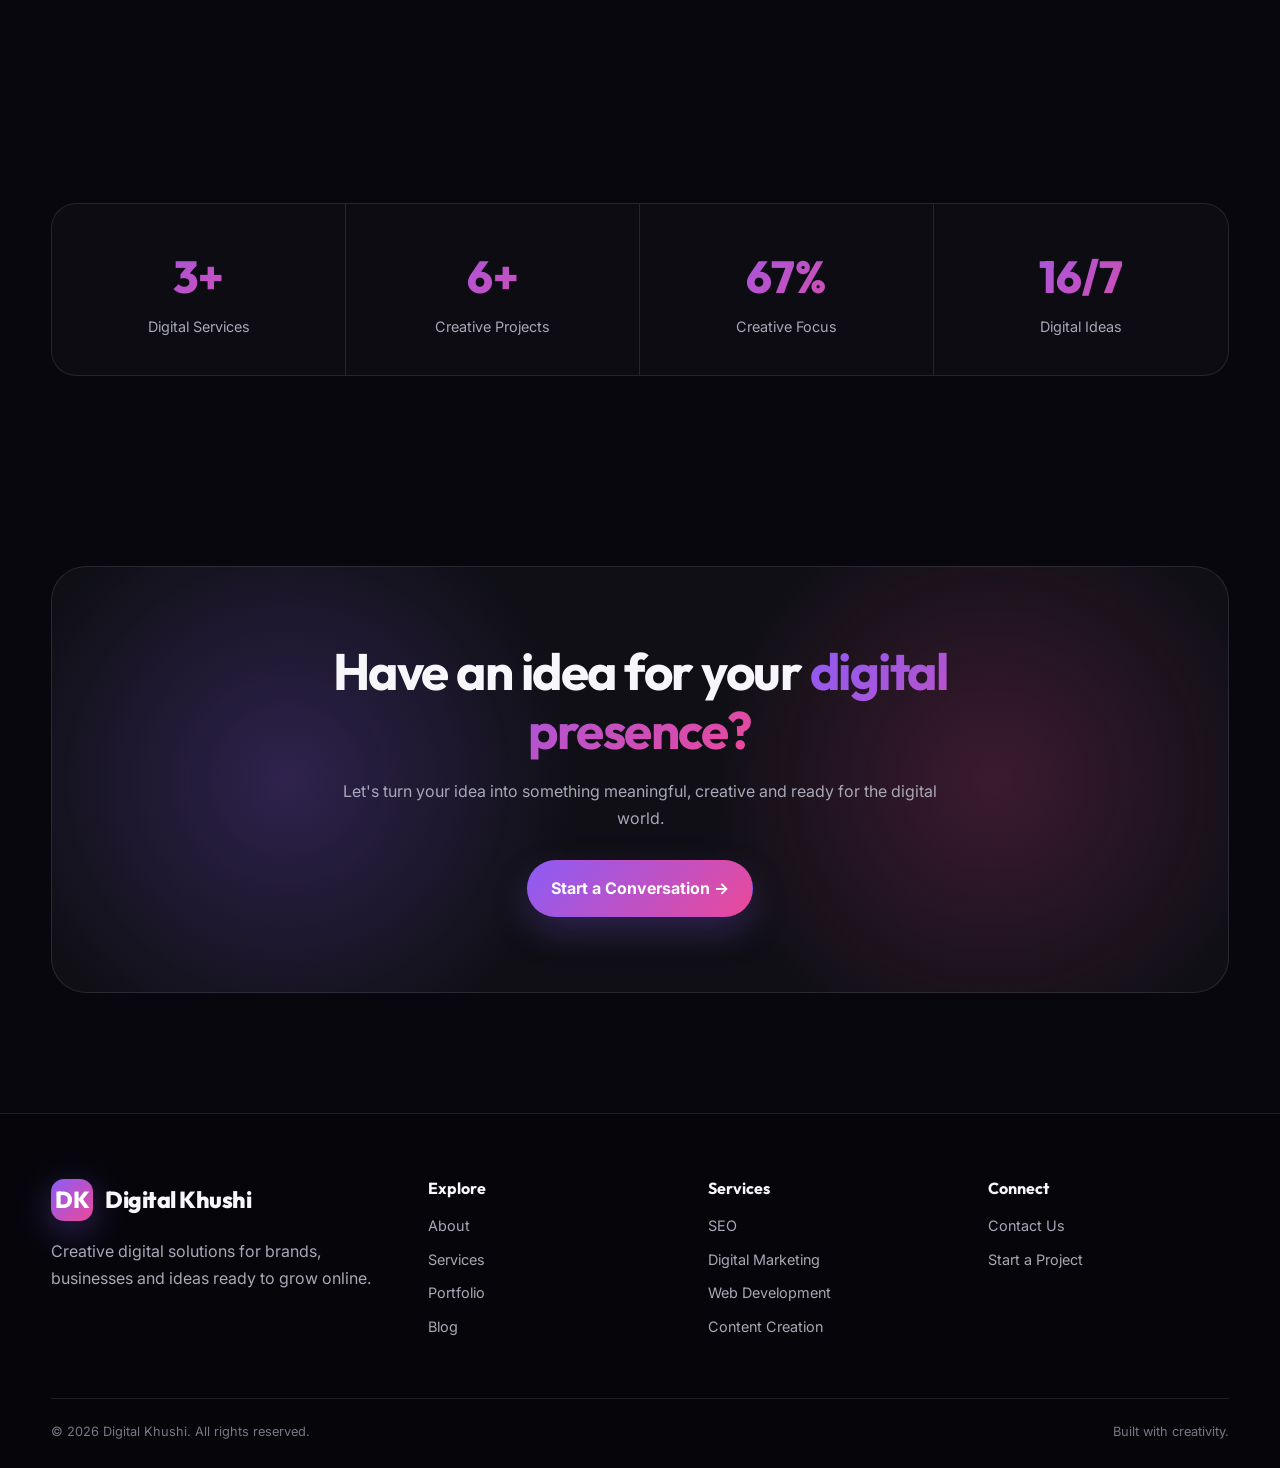
==== commit 5c39bd6c: "Update index.html" ====
--- a/index.html
+++ b/index.html
@@ -1,441 +1,375 @@
 <!DOCTYPE html>
 <html lang="en">
+
 <head>
+
     <meta charset="UTF-8">
 
-    <meta name="viewport" content="width=device-width, initial-scale=1.0">
+    <meta name="viewport"
+          content="width=device-width, initial-scale=1.0">
 
     <title>Digital Khushi | Digital Marketing, SEO & Web Solutions</title>
 
     <meta name="description"
-        content="Digital Khushi provides SEO, digital marketing, website development, content creation and online branding solutions to help businesses grow online.">
+          content="Digital Khushi provides digital marketing, SEO, website development, content creation and online branding solutions.">
 
     <meta name="keywords"
-        content="Digital Khushi, digital marketing, SEO services, website development, content creation, online branding, social media marketing">
-
-    <meta name="author" content="Digital Khushi">
-
-    <meta name="robots" content="index, follow">
-
-    <link rel="canonical" href="https://www.digitalkhushi.com/">
-
-    <!-- Open Graph -->
-    <meta property="og:title" content="Digital Khushi | Digital Marketing & SEO">
-    <meta property="og:description"
-        content="Grow your online presence with SEO, digital marketing, website development and creative digital solutions.">
-    <meta property="og:type" content="website">
-    <meta property="og:url" content="https://www.digitalkhushi.com/">
-
-    <!-- Google Font -->
-    <link rel="preconnect" href="https://fonts.googleapis.com">
-    <link rel="preconnect" href="https://fonts.gstatic.com" crossorigin>
-
-    <link
-        href="https://fonts.googleapis.com/css2?family=Poppins:wght@300;400;500;600;700;800&display=swap"
-        rel="stylesheet">
-
-    <!-- CSS -->
-    <link rel="stylesheet" href="css/style.css">
+          content="Digital Khushi, digital marketing, SEO services, website development, content creation, online branding">
+
+    <meta name="robots"
+          content="index, follow">
+
+    <link rel="canonical"
+          href="https://www.digitalkhushi.com/">
+
+    <link rel="stylesheet"
+          href="css/style.css">
+
 </head>
 
 <body>
 
-<!-- Navigation -->
-<header class="header">
-
-    <nav class="navbar container">
+<header class="navbar">
+
+    <div class="nav-container">
 
         <a href="index.html" class="logo">
-            Digital <span>Khushi</span>
+            <span class="logo-mark">DK</span>
+            Digital Khushi
         </a>
 
-        <button class="menu-toggle" onclick="toggleMenu()">☰</button>
-
-        <ul class="nav-links" id="navLinks">
-
-            <li><a href="index.html" class="active">Home</a></li>
-
-            <li><a href="about.html">About</a></li>
-
-            <li><a href="services.html">Services</a></li>
-
-            <li><a href="blog.html">Blog</a></li>
-
-            <li><a href="contact.html" class="nav-btn">Contact</a></li>
+        <button class="menu-toggle"
+                aria-label="Open navigation">
+            ☰
+        </button>
+
+        <ul class="nav-links">
+
+            <li>
+                <a href="index.html" class="active">Home</a>
+            </li>
+
+            <li>
+                <a href="about.html">About</a>
+            </li>
+
+            <li>
+                <a href="services.html">Services</a>
+            </li>
+
+            <li>
+                <a href="portfolio.html">Portfolio</a>
+            </li>
+
+            <li>
+                <a href="blog.html">Blog</a>
+            </li>
+
+            <li>
+                <a href="contact.html" class="nav-cta">
+                    Let's Talk
+                </a>
+            </li>
 
         </ul>
 
-    </nav>
+    </div>
 
 </header>
 
 
-<!-- Hero Section -->
+<main>
+
 <section class="hero">
 
-    <div class="hero-bg"></div>
-
-    <div class="container hero-content">
-
-        <div class="hero-text reveal">
-
-            <span class="hero-tag">
-                🚀 Digital Growth Starts Here
+    <div class="hero-glow one"></div>
+    <div class="hero-glow two"></div>
+
+    <div class="container">
+
+        <div class="hero-content reveal">
+
+            <span class="eyebrow">
+                Digital Growth & Creative Solutions
             </span>
 
             <h1>
-                Grow Your Brand With
-                <span>Digital Khushi</span>
+                Turn Your
+                <span>Digital Ideas</span>
+                Into Impact.
             </h1>
 
+            <p class="hero-description">
+                Digital Khushi brings together digital marketing,
+                SEO, website development, content creation and
+                online branding to help ideas build a stronger
+                digital presence.
+            </p>
+
+            <div class="hero-buttons">
+
+                <a href="services.html"
+                   class="btn btn-primary">
+                    Explore Services →
+                </a>
+
+                <a href="portfolio.html"
+                   class="btn btn-outline">
+                    View Portfolio
+                </a>
+
+            </div>
+
+        </div>
+
+    </div>
+
+    <div class="hero-visual">
+
+        <div class="orbit"></div>
+
+        <div class="visual-card">
+
+            <div class="visual-logo">
+                DK
+            </div>
+
+        </div>
+
+    </div>
+
+</section>
+
+
+<section class="section">
+
+    <div class="container">
+
+        <div class="section-header center reveal">
+
+            <div class="section-tag">
+                What We Do
+            </div>
+
+            <h2>
+                Digital solutions designed
+                <span class="gradient-text">to stand out.</span>
+            </h2>
+
             <p>
-                Digital Khushi helps businesses build a strong online presence
-                through SEO, digital marketing, website development,
-                content creation and creative branding solutions.
+                From visibility to websites and content,
+                we create digital experiences that are
+                clear, creative and purposeful.
             </p>
 
-            <div class="hero-buttons">
-
-                <a href="services.html" class="btn primary-btn">
-                    Explore Services
+        </div>
+
+
+        <div class="services-grid">
+
+            <article class="card service-card reveal">
+
+                <span class="service-number">01</span>
+
+                <div class="service-icon">⌕</div>
+
+                <h3>SEO & Search Visibility</h3>
+
+                <p>
+                    Build stronger search visibility with
+                    structured, useful and search-focused content.
+                </p>
+
+            </article>
+
+
+            <article class="card service-card reveal">
+
+                <span class="service-number">02</span>
+
+                <div class="service-icon">◈</div>
+
+                <h3>Digital Marketing</h3>
+
+                <p>
+                    Create a consistent digital presence
+                    through strategic marketing activities.
+                </p>
+
+            </article>
+
+
+            <article class="card service-card reveal">
+
+                <span class="service-number">03</span>
+
+                <div class="service-icon">⌘</div>
+
+                <h3>Website Development</h3>
+
+                <p>
+                    Build responsive and visually engaging
+                    websites designed for modern users.
+                </p>
+
+            </article>
+
+        </div>
+
+    </div>
+
+</section>
+
+
+<section class="section">
+
+    <div class="container">
+
+        <div class="stats-grid reveal">
+
+            <div class="stat">
+                <div class="stat-number">
+                    <span class="counter" data-target="5">0</span>+
+                </div>
+                <div class="stat-label">Digital Services</div>
+            </div>
+
+            <div class="stat">
+                <div class="stat-number">
+                    <span class="counter" data-target="10">0</span>+
+                </div>
+                <div class="stat-label">Creative Projects</div>
+            </div>
+
+            <div class="stat">
+                <div class="stat-number">
+                    <span class="counter" data-target="100">0</span>%
+                </div>
+                <div class="stat-label">Creative Focus</div>
+            </div>
+
+            <div class="stat">
+                <div class="stat-number">
+                    <span class="counter" data-target="24">0</span>/7
+                </div>
+                <div class="stat-label">Digital Ideas</div>
+            </div>
+
+        </div>
+
+    </div>
+
+</section>
+
+
+<section class="cta-section">
+
+    <div class="container">
+
+        <div class="cta-box reveal">
+
+            <h2>
+                Have an idea for your
+                <span class="gradient-text">digital presence?</span>
+            </h2>
+
+            <p>
+                Let's turn your idea into something
+                meaningful, creative and ready for the digital world.
+            </p>
+
+            <a href="contact.html"
+               class="btn btn-primary">
+                Start a Conversation →
+            </a>
+
+        </div>
+
+    </div>
+
+</section>
+
+</main>
+
+
+<footer>
+
+    <div class="container">
+
+        <div class="footer-grid">
+
+            <div class="footer-brand">
+
+                <a href="index.html" class="logo">
+                    <span class="logo-mark">DK</span>
+                    Digital Khushi
                 </a>
 
-                <a href="contact.html" class="btn secondary-btn">
-                    Let's Talk →
-                </a>
-
-            </div>
-
-        </div>
-
-
-        <div class="hero-card reveal">
-
-            <div class="floating-card card-one">
-                🔍 SEO Growth
-            </div>
-
-            <div class="floating-card card-two">
-                📈 Digital Marketing
-            </div>
-
-            <div class="floating-card card-three">
-                💻 Web Development
-            </div>
-
-            <div class="main-circle">
-
-                <div class="circle-content">
-                    <strong>Digital</strong>
-                    <span>Khushi</span>
-                </div>
-
-            </div>
-
-        </div>
-
-    </div>
-
-</section>
-
-
-<!-- About Preview -->
-<section class="section about-preview">
-
-    <div class="container two-column">
-
-        <div class="section-image reveal">
-
-            <div class="gradient-box">
-
-                <div class="big-icon">💡</div>
-
-                <h3>Ideas That<br>Grow Businesses</h3>
-
-            </div>
-
-        </div>
-
-        <div class="section-content reveal">
-
-            <span class="section-tag">ABOUT DIGITAL KHUSHI</span>
-
-            <h2>
-                Turning Digital Ideas Into
-                <span>Real Growth</span>
-            </h2>
-
-            <p>
-                Digital Khushi is a creative digital solutions platform
-                focused on helping brands establish and grow their presence
-                online.
-            </p>
-
-            <p>
-                From search engine optimization and website development
-                to content creation and digital branding, our approach
-                combines creativity, technology and digital strategy.
-            </p>
-
-            <a href="about.html" class="text-link">
-                Discover More →
-            </a>
-
-        </div>
-
-    </div>
-
-</section>
-
-
-<!-- Services -->
-<section class="section services-section">
-
-    <div class="container">
-
-        <div class="section-heading reveal">
-
-            <span class="section-tag">WHAT WE DO</span>
-
-            <h2>
-                Digital Solutions For
-                <span>Modern Businesses</span>
-            </h2>
-
-            <p>
-                Explore digital services designed to improve visibility,
-                engagement and online growth.
-            </p>
-
-        </div>
-
-
-        <div class="services-grid">
-
-            <div class="service-card reveal">
-
-                <div class="service-icon">🔍</div>
-
-                <h3>SEO Services</h3>
-
                 <p>
-                    Improve your search visibility and attract relevant
-                    organic traffic with effective SEO strategies.
+                    Creative digital solutions for brands,
+                    businesses and ideas ready to grow online.
                 </p>
 
-                <a href="services.html">Learn More →</a>
-
-            </div>
-
-
-            <div class="service-card reveal">
-
-                <div class="service-icon">📱</div>
-
-                <h3>Digital Marketing</h3>
-
-                <p>
-                    Build your online presence with strategic digital
-                    marketing campaigns and audience-focused content.
-                </p>
-
-                <a href="services.html">Learn More →</a>
-
-            </div>
-
-
-            <div class="service-card reveal">
-
-                <div class="service-icon">💻</div>
-
-                <h3>Web Development</h3>
-
-                <p>
-                    Create responsive, attractive and user-friendly websites
-                    designed for modern digital experiences.
-                </p>
-
-                <a href="services.html">Learn More →</a>
-
-            </div>
-
-
-            <div class="service-card reveal">
-
-                <div class="service-icon">✍️</div>
-
-                <h3>Content Creation</h3>
-
-                <p>
-                    Create useful and engaging content that communicates your
-                    brand message and connects with your audience.
-                </p>
-
-                <a href="services.html">Learn More →</a>
-
-            </div>
-
-        </div>
-
-    </div>
-
-</section>
-
-
-<!-- Why Choose -->
-<section class="section why-section">
-
-    <div class="container">
-
-        <div class="section-heading reveal">
-
-            <span class="section-tag">WHY DIGITAL KHUSHI</span>
-
-            <h2>
-                Creative Thinking Meets
-                <span>Digital Strategy</span>
-            </h2>
-
-        </div>
-
-
-        <div class="features-grid">
-
-            <div class="feature reveal">
-                <span>01</span>
-                <h3>Creative Approach</h3>
-                <p>
-                    Fresh ideas and engaging digital experiences for your
-                    brand.
-                </p>
-            </div>
-
-            <div class="feature reveal">
-                <span>02</span>
-                <h3>SEO Focused</h3>
-                <p>
-                    Search-friendly strategies designed to improve online
-                    visibility.
-                </p>
-            </div>
-
-            <div class="feature reveal">
-                <span>03</span>
-                <h3>User Friendly</h3>
-                <p>
-                    Simple, responsive and easy-to-explore digital
-                    experiences.
-                </p>
-            </div>
-
-            <div class="feature reveal">
-                <span>04</span>
-                <h3>Growth Mindset</h3>
-                <p>
-                    Digital solutions created with long-term online growth
-                    in mind.
-                </p>
-            </div>
-
-        </div>
-
-    </div>
-
-</section>
-
-
-<!-- CTA -->
-<section class="cta-section">
-
-    <div class="container cta-content reveal">
-
-        <span>READY TO GROW ONLINE?</span>
-
-        <h2>
-            Let's Build Something
-            <strong>Great Together.</strong>
-        </h2>
-
-        <p>
-            Take the next step toward building a stronger digital presence.
-        </p>
-
-        <a href="contact.html" class="btn white-btn">
-            Start a Conversation →
-        </a>
-
-    </div>
-
-</section>
-
-
-<!-- Footer -->
-<footer class="footer">
-
-    <div class="container footer-grid">
-
-        <div>
-
-            <h2 class="footer-logo">
-                Digital <span>Khushi</span>
-            </h2>
-
-            <p>
-                Creative digital solutions for businesses,
-                creators and growing brands.
-            </p>
-
-        </div>
-
-
-        <div>
-
-            <h3>Quick Links</h3>
-
-            <a href="index.html">Home</a>
-            <a href="about.html">About</a>
-            <a href="services.html">Services</a>
-            <a href="portfolio.html">Portfolio</a>
-            <a href="blog.html">Blog</a>
-
-        </div>
-
-
-        <div>
-
-            <h3>Services</h3>
-
-            <a href="services.html">SEO</a>
-            <a href="services.html">Digital Marketing</a>
-            <a href="services.html">Web Development</a>
-            <a href="services.html">Content Creation</a>
-
-        </div>
-
-
-        <div>
-
-            <h3>Contact</h3>
-
-            <p>📧 hello@digitalkhushi.com</p>
-            <p>📍 India</p>
-
-            <a href="contact.html" class="footer-contact">
-                Contact Us →
-            </a>
-
-        </div>
-
-    </div>
-
-
-    <div class="copyright">
-
-        © 2026 Digital Khushi. All Rights Reserved.
+            </div>
+
+
+            <div class="footer-column">
+
+                <h4>Explore</h4>
+
+                <a href="about.html">About</a>
+                <a href="services.html">Services</a>
+                <a href="portfolio.html">Portfolio</a>
+                <a href="blog.html">Blog</a>
+
+            </div>
+
+
+            <div class="footer-column">
+
+                <h4>Services</h4>
+
+                <a href="services.html">SEO</a>
+                <a href="services.html">Digital Marketing</a>
+                <a href="services.html">Web Development</a>
+                <a href="services.html">Content Creation</a>
+
+            </div>
+
+
+            <div class="footer-column">
+
+                <h4>Connect</h4>
+
+                <a href="contact.html">Contact Us</a>
+                <a href="contact.html">Start a Project</a>
+
+            </div>
+
+        </div>
+
+
+        <div class="footer-bottom">
+
+            <span>
+                © 2026 Digital Khushi. All rights reserved.
+            </span>
+
+            <span>
+                Built with creativity.
+            </span>
+
+        </div>
 
     </div>
 
 </footer>
+
+
+<button class="scroll-top"
+        aria-label="Scroll to top">
+    ↑
+</button>
 
 
 <script src="js/script.js"></script>
--- a/css/style.css
+++ b/css/style.css
@@ -1,3 +1,37 @@
+/* =========================================================
+   DIGITAL KHUSHI — PREMIUM WEBSITE DESIGN
+   ========================================================= */
+
+@import url('https://fonts.googleapis.com/css2?family=Inter:wght@400;500;600;700;800&family=Outfit:wght@400;500;600;700;800&display=swap');
+
+:root {
+    --bg: #07070d;
+    --bg-soft: #0d0d17;
+    --card: rgba(255, 255, 255, 0.055);
+    --card-hover: rgba(255, 255, 255, 0.085);
+    --border: rgba(255, 255, 255, 0.10);
+
+    --text: #f7f7fb;
+    --muted: #a8a8b8;
+
+    --purple: #8b5cf6;
+    --pink: #ec4899;
+    --blue: #38bdf8;
+    --cyan: #22d3ee;
+
+    --gradient: linear-gradient(135deg, #8b5cf6, #ec4899);
+    --gradient-blue: linear-gradient(135deg, #38bdf8, #8b5cf6);
+
+    --shadow: 0 25px 70px rgba(0, 0, 0, 0.45);
+
+    --container: 1180px;
+    --radius: 22px;
+}
+
+/* =========================
+   RESET
+========================= */
+
 * {
     margin: 0;
     padding: 0;
@@ -6,511 +40,978 @@
 
 html {
     scroll-behavior: smooth;
+    scroll-padding-top: 90px;
 }
 
 body {
-    font-family: 'Poppins', sans-serif;
-    color: #222;
-    background: #fff;
+    font-family: "Inter", sans-serif;
+    background:
+        radial-gradient(circle at 10% 10%, rgba(139, 92, 246, 0.08), transparent 25%),
+        radial-gradient(circle at 90% 20%, rgba(236, 72, 153, 0.07), transparent 25%),
+        var(--bg);
+    color: var(--text);
+    line-height: 1.7;
     overflow-x: hidden;
 }
 
+body::before {
+    content: "";
+    position: fixed;
+    inset: 0;
+    pointer-events: none;
+    z-index: -1;
+    background-image:
+        linear-gradient(rgba(255,255,255,0.018) 1px, transparent 1px),
+        linear-gradient(90deg, rgba(255,255,255,0.018) 1px, transparent 1px);
+    background-size: 60px 60px;
+    mask-image: linear-gradient(to bottom, black, transparent 90%);
+}
+
+a {
+    color: inherit;
+    text-decoration: none;
+}
+
+img {
+    max-width: 100%;
+    display: block;
+}
+
+button,
+input,
+textarea,
+select {
+    font: inherit;
+}
+
+button {
+    cursor: pointer;
+}
+
 .container {
-    width: 90%;
-    max-width: 1200px;
+    width: min(92%, var(--container));
     margin: auto;
 }
 
-
-/* NAVBAR */
-
-.header {
-    position: sticky;
+section {
+    position: relative;
+}
+
+/* =========================
+   TYPOGRAPHY
+========================= */
+
+h1,
+h2,
+h3,
+h4 {
+    font-family: "Outfit", sans-serif;
+    line-height: 1.15;
+}
+
+h1 {
+    font-size: clamp(3rem, 7vw, 6rem);
+    letter-spacing: -3px;
+}
+
+h2 {
+    font-size: clamp(2.2rem, 4vw, 3.8rem);
+    letter-spacing: -1.5px;
+}
+
+h3 {
+    font-size: 1.35rem;
+}
+
+p {
+    color: var(--muted);
+}
+
+/* =========================
+   NAVBAR
+========================= */
+
+.navbar {
+    position: fixed;
     top: 0;
-    z-index: 999;
-    background: rgba(255,255,255,0.92);
-    backdrop-filter: blur(12px);
-    box-shadow: 0 3px 20px rgba(0,0,0,0.06);
-}
-
-.navbar {
-    min-height: 75px;
+    left: 0;
+    width: 100%;
+    z-index: 1000;
+    padding: 18px 0;
+    transition: 0.35s ease;
+}
+
+.navbar.scrolled {
+    padding: 11px 0;
+    background: rgba(7, 7, 13, 0.78);
+    backdrop-filter: blur(20px);
+    border-bottom: 1px solid var(--border);
+}
+
+.nav-container {
+    width: min(94%, 1250px);
+    margin: auto;
     display: flex;
     align-items: center;
     justify-content: space-between;
 }
 
-.logo,
-.footer-logo {
-    font-size: 27px;
+.logo {
+    display: flex;
+    align-items: center;
+    gap: 12px;
+    font-family: "Outfit", sans-serif;
+    font-size: 1.45rem;
     font-weight: 800;
-    text-decoration: none;
-    color: #6c2cff;
-}
-
-.logo span,
-.footer-logo span {
-    color: #ff4f81;
+    letter-spacing: -0.5px;
+}
+
+.logo-mark {
+    width: 42px;
+    height: 42px;
+    border-radius: 13px;
+    display: grid;
+    place-items: center;
+    background: var(--gradient);
+    color: white;
+    font-weight: 800;
+    box-shadow: 0 10px 35px rgba(139, 92, 246, 0.35);
 }
 
 .nav-links {
     display: flex;
     align-items: center;
-    gap: 28px;
+    gap: 7px;
     list-style: none;
 }
 
 .nav-links a {
-    color: #333;
-    text-decoration: none;
-    font-weight: 500;
-    transition: .3s;
+    position: relative;
+    padding: 9px 15px;
+    color: #c7c7d3;
+    font-size: 0.92rem;
+    font-weight: 600;
+    transition: 0.3s;
+}
+
+.nav-links a::after {
+    content: "";
+    position: absolute;
+    left: 15px;
+    right: 15px;
+    bottom: 2px;
+    height: 2px;
+    border-radius: 20px;
+    background: var(--gradient);
+    transform: scaleX(0);
+    transform-origin: center;
+    transition: 0.3s;
 }
 
 .nav-links a:hover,
-.nav-links .active {
-    color: #6c2cff;
-}
-
-.nav-btn {
-    background: linear-gradient(135deg,#6c2cff,#ff4f81);
+.nav-links a.active {
+    color: white;
+}
+
+.nav-links a:hover::after,
+.nav-links a.active::after {
+    transform: scaleX(1);
+}
+
+.nav-cta {
+    background: var(--gradient) !important;
     color: white !important;
-    padding: 11px 22px;
-    border-radius: 30px;
+    border-radius: 50px;
+    padding: 10px 19px !important;
+    box-shadow: 0 8px 30px rgba(139, 92, 246, 0.25);
+}
+
+.nav-cta::after {
+    display: none;
 }
 
 .menu-toggle {
     display: none;
-    border: none;
-    background: none;
-    font-size: 28px;
-}
-
-
-/* HERO */
+    width: 44px;
+    height: 44px;
+    border: 1px solid var(--border);
+    background: var(--card);
+    color: white;
+    border-radius: 12px;
+    font-size: 1.25rem;
+}
+
+/* =========================
+   GLOBAL BUTTONS
+========================= */
+
+.btn {
+    display: inline-flex;
+    align-items: center;
+    justify-content: center;
+    gap: 9px;
+    padding: 14px 23px;
+    border-radius: 50px;
+    border: 1px solid transparent;
+    font-weight: 700;
+    transition: 0.35s ease;
+}
+
+.btn-primary {
+    color: white;
+    background: var(--gradient);
+    box-shadow: 0 15px 35px rgba(139, 92, 246, 0.25);
+}
+
+.btn-primary:hover {
+    transform: translateY(-4px);
+    box-shadow: 0 20px 45px rgba(236, 72, 153, 0.25);
+}
+
+.btn-outline {
+    color: white;
+    border-color: var(--border);
+    background: rgba(255,255,255,0.03);
+}
+
+.btn-outline:hover {
+    background: rgba(255,255,255,0.09);
+    border-color: rgba(255,255,255,0.2);
+    transform: translateY(-4px);
+}
+
+/* =========================
+   HERO
+========================= */
 
 .hero {
-    min-height: 720px;
-    position: relative;
-    overflow: hidden;
-    background: linear-gradient(135deg,#f4efff,#fff5f8,#eefbff);
+    min-height: 100vh;
+    padding: 170px 0 100px;
     display: flex;
     align-items: center;
-}
-
-.hero-bg {
+    overflow: hidden;
+}
+
+.hero-content {
+    max-width: 850px;
+    position: relative;
+    z-index: 2;
+}
+
+.eyebrow {
+    display: inline-flex;
+    align-items: center;
+    gap: 8px;
+    padding: 8px 14px;
+    border-radius: 50px;
+    border: 1px solid var(--border);
+    background: rgba(255,255,255,0.04);
+    color: #d8caff;
+    font-size: 0.82rem;
+    font-weight: 700;
+    margin-bottom: 25px;
+}
+
+.eyebrow::before {
+    content: "";
+    width: 7px;
+    height: 7px;
+    border-radius: 50%;
+    background: #a78bfa;
+    box-shadow: 0 0 15px #a78bfa;
+}
+
+.hero h1 span,
+.gradient-text {
+    background: var(--gradient);
+    -webkit-background-clip: text;
+    background-clip: text;
+    color: transparent;
+}
+
+.hero-description {
+    max-width: 700px;
+    margin: 28px 0 35px;
+    font-size: 1.1rem;
+    color: #aaaabb;
+}
+
+.hero-buttons {
+    display: flex;
+    gap: 13px;
+    flex-wrap: wrap;
+}
+
+.hero-glow {
     position: absolute;
     width: 500px;
     height: 500px;
-    background: #d9c7ff;
     border-radius: 50%;
     filter: blur(100px);
-    opacity: .5;
-    right: -100px;
-    top: -100px;
-    animation: float 6s ease-in-out infinite;
-}
-
-.hero-content {
-    display: grid;
-    grid-template-columns: 1.1fr .9fr;
+    opacity: 0.22;
+    pointer-events: none;
+}
+
+.hero-glow.one {
+    background: var(--purple);
+    right: -180px;
+    top: 15%;
+}
+
+.hero-glow.two {
+    background: var(--pink);
+    left: -250px;
+    bottom: -250px;
+}
+
+/* =========================
+   HERO VISUAL
+========================= */
+
+.hero-visual {
+    position: absolute;
+    right: 4%;
+    top: 23%;
+    width: 390px;
+    height: 390px;
+    pointer-events: none;
+}
+
+.orbit {
+    position: absolute;
+    inset: 20px;
+    border: 1px solid rgba(255,255,255,0.09);
+    border-radius: 50%;
+    animation: rotate 18s linear infinite;
+}
+
+.orbit::before,
+.orbit::after {
+    content: "";
+    position: absolute;
+    width: 14px;
+    height: 14px;
+    border-radius: 50%;
+}
+
+.orbit::before {
+    top: 25px;
+    left: 50%;
+    background: var(--purple);
+    box-shadow: 0 0 30px var(--purple);
+}
+
+.orbit::after {
+    right: 35px;
+    bottom: 65px;
+    background: var(--pink);
+    box-shadow: 0 0 30px var(--pink);
+}
+
+.visual-card {
+    position: absolute;
+    inset: 90px;
+    display: grid;
+    place-items: center;
+    border-radius: 35px;
+    background: rgba(255,255,255,0.055);
+    border: 1px solid rgba(255,255,255,0.12);
+    backdrop-filter: blur(20px);
+    box-shadow: var(--shadow);
+}
+
+.visual-logo {
+    width: 115px;
+    height: 115px;
+    border-radius: 30px;
+    display: grid;
+    place-items: center;
+    background: var(--gradient);
+    font-family: "Outfit";
+    font-size: 3rem;
+    font-weight: 800;
+    box-shadow: 0 20px 60px rgba(139,92,246,0.35);
+}
+
+/* =========================
+   PAGE HERO
+========================= */
+
+.page-hero {
+    padding: 170px 0 90px;
+    text-align: center;
+}
+
+.page-hero-content {
+    max-width: 850px;
+    margin: auto;
+}
+
+.page-hero p {
+    max-width: 680px;
+    margin: 20px auto 0;
+    font-size: 1.05rem;
+}
+
+/* =========================
+   SECTION HEADER
+========================= */
+
+.section {
+    padding: 110px 0;
+}
+
+.section-header {
+    max-width: 720px;
+    margin-bottom: 50px;
+}
+
+.section-header.center {
+    text-align: center;
+    margin-left: auto;
+    margin-right: auto;
+}
+
+.section-header p {
+    margin-top: 16px;
+}
+
+.section-tag {
+    color: #b89cff;
+    text-transform: uppercase;
+    font-size: 0.78rem;
+    font-weight: 800;
+    letter-spacing: 2px;
+    margin-bottom: 12px;
+}
+
+/* =========================
+   CARDS
+========================= */
+
+.card {
+    background: var(--card);
+    border: 1px solid var(--border);
+    border-radius: var(--radius);
+    backdrop-filter: blur(15px);
+    transition: 0.4s ease;
+}
+
+.card:hover {
+    transform: translateY(-7px);
+    background: var(--card-hover);
+    border-color: rgba(139,92,246,0.28);
+    box-shadow: 0 25px 60px rgba(0,0,0,0.25);
+}
+
+/* =========================
+   ABOUT
+========================= */
+
+.about-grid {
+    display: grid;
+    grid-template-columns: 0.9fr 1.1fr;
+    gap: 70px;
     align-items: center;
-    gap: 60px;
-}
-
-.hero-tag,
-.section-tag {
-    display: inline-block;
-    color: #6c2cff;
-    font-size: 14px;
-    font-weight: 700;
-    letter-spacing: 1px;
+}
+
+.about-visual {
+    min-height: 430px;
+    position: relative;
+}
+
+.about-box {
+    position: absolute;
+    width: 280px;
+    height: 330px;
+    border-radius: 30px;
+    background: var(--gradient);
+    transform: rotate(-6deg);
+    left: 40px;
+    top: 35px;
+    opacity: 0.85;
+}
+
+.about-box-inner {
+    position: absolute;
+    width: 280px;
+    height: 330px;
+    border-radius: 30px;
+    background: #10101a;
+    border: 1px solid var(--border);
+    right: 30px;
+    bottom: 20px;
+    padding: 35px;
+    display: flex;
+    flex-direction: column;
+    justify-content: center;
+}
+
+.about-box-inner strong {
+    font-family: "Outfit";
+    font-size: 4rem;
+    line-height: 1;
+}
+
+.about-box-inner span {
+    color: var(--muted);
+    margin-top: 10px;
+}
+
+.about-text p {
+    margin: 20px 0;
+}
+
+.about-list {
+    list-style: none;
+    margin: 25px 0;
+}
+
+.about-list li {
+    margin: 13px 0;
+    color: #d4d4df;
+}
+
+.about-list li::before {
+    content: "✦";
+    color: #a78bfa;
+    margin-right: 10px;
+}
+
+/* =========================
+   SERVICES
+========================= */
+
+.services-grid {
+    display: grid;
+    grid-template-columns: repeat(3, 1fr);
+    gap: 20px;
+}
+
+.service-card {
+    padding: 30px;
+    min-height: 250px;
+}
+
+.service-icon {
+    width: 58px;
+    height: 58px;
+    display: grid;
+    place-items: center;
+    border-radius: 17px;
+    background: rgba(139,92,246,0.12);
+    color: #b99cff;
+    font-size: 1.45rem;
+    margin-bottom: 25px;
+    border: 1px solid rgba(139,92,246,0.2);
+}
+
+.service-card p {
+    margin-top: 12px;
+}
+
+.service-number {
+    display: block;
+    color: #626273;
+    font-size: 0.75rem;
+    font-weight: 800;
+    letter-spacing: 2px;
     margin-bottom: 18px;
 }
 
-.hero h1 {
-    font-size: clamp(45px,6vw,75px);
-    line-height: 1.1;
-    margin-bottom: 25px;
-}
-
-.hero h1 span,
-.section-content h2 span,
-.section-heading h2 span {
-    background: linear-gradient(135deg,#6c2cff,#ff4f81);
+/* =========================
+   FEATURES
+========================= */
+
+.features-grid {
+    display: grid;
+    grid-template-columns: repeat(4, 1fr);
+    gap: 17px;
+}
+
+.feature-card {
+    padding: 27px;
+}
+
+.feature-card h3 {
+    margin: 16px 0 8px;
+}
+
+.feature-icon {
+    color: #a78bfa;
+    font-size: 1.7rem;
+}
+
+/* =========================
+   STATS
+========================= */
+
+.stats {
+    padding: 30px 0;
+}
+
+.stats-grid {
+    display: grid;
+    grid-template-columns: repeat(4, 1fr);
+    border: 1px solid var(--border);
+    border-radius: 25px;
+    overflow: hidden;
+    background: rgba(255,255,255,0.025);
+}
+
+.stat {
+    padding: 35px 20px;
+    text-align: center;
+    border-right: 1px solid var(--border);
+}
+
+.stat:last-child {
+    border-right: 0;
+}
+
+.stat-number {
+    font-family: "Outfit";
+    font-size: 2.8rem;
+    font-weight: 800;
+    background: var(--gradient);
     -webkit-background-clip: text;
     color: transparent;
 }
 
-.hero p {
-    max-width: 650px;
-    color: #666;
-    font-size: 18px;
-    line-height: 1.8;
-}
-
-.hero-buttons {
+.stat-label {
+    color: var(--muted);
+    font-size: 0.9rem;
+}
+
+/* =========================
+   PORTFOLIO
+========================= */
+
+.portfolio-grid {
+    display: grid;
+    grid-template-columns: repeat(2, 1fr);
+    gap: 25px;
+}
+
+.project-card {
+    overflow: hidden;
+}
+
+.project-image {
+    height: 270px;
+    position: relative;
+    display: flex;
+    align-items: flex-end;
+    padding: 25px;
+    background:
+        radial-gradient(circle at 25% 30%, rgba(139,92,246,0.6), transparent 30%),
+        radial-gradient(circle at 80% 70%, rgba(236,72,153,0.45), transparent 35%),
+        #11111c;
+}
+
+.project-image::after {
+    content: "DIGITAL KHUSHI";
+    font-family: "Outfit";
+    font-size: 2.2rem;
+    font-weight: 800;
+    color: rgba(255,255,255,0.08);
+}
+
+.project-content {
+    padding: 25px;
+}
+
+.project-content p {
+    margin: 10px 0 18px;
+}
+
+.project-tags {
+    display: flex;
+    gap: 8px;
+    flex-wrap: wrap;
+}
+
+.tag {
+    padding: 6px 11px;
+    border-radius: 50px;
+    font-size: 0.72rem;
+    color: #cfc1ff;
+    background: rgba(139,92,246,0.09);
+    border: 1px solid rgba(139,92,246,0.18);
+}
+
+/* =========================
+   BLOG
+========================= */
+
+.blog-grid {
+    display: grid;
+    grid-template-columns: repeat(3, 1fr);
+    gap: 22px;
+}
+
+.blog-card {
+    overflow: hidden;
+}
+
+.blog-image {
+    height: 210px;
+    background:
+        linear-gradient(135deg, rgba(139,92,246,0.75), rgba(236,72,153,0.65)),
+        #12121c;
+    position: relative;
+    display: grid;
+    place-items: center;
+}
+
+.blog-image span {
+    font-family: "Outfit";
+    font-size: 2rem;
+    font-weight: 800;
+    color: rgba(255,255,255,0.8);
+}
+
+.blog-content {
+    padding: 25px;
+}
+
+.blog-meta {
+    color: #9c88d9;
+    font-size: 0.76rem;
+    font-weight: 700;
+    text-transform: uppercase;
+    letter-spacing: 1px;
+}
+
+.blog-content h3 {
+    margin: 10px 0;
+}
+
+.read-more {
+    display: inline-block;
+    margin-top: 13px;
+    color: #c1aaff;
+    font-size: 0.88rem;
+    font-weight: 700;
+}
+
+/* =========================
+   CTA
+========================= */
+
+.cta-section {
+    padding: 80px 0 120px;
+}
+
+.cta-box {
+    position: relative;
+    overflow: hidden;
+    padding: 75px 50px;
+    text-align: center;
+    border-radius: 35px;
+    border: 1px solid var(--border);
+    background:
+        radial-gradient(circle at 20% 50%, rgba(139,92,246,0.25), transparent 30%),
+        radial-gradient(circle at 80% 50%, rgba(236,72,153,0.2), transparent 30%),
+        rgba(255,255,255,0.035);
+}
+
+.cta-box h2 {
+    max-width: 700px;
+    margin: auto;
+}
+
+.cta-box p {
+    max-width: 620px;
+    margin: 18px auto 28px;
+}
+
+/* =========================
+   CONTACT
+========================= */
+
+.contact-grid {
+    display: grid;
+    grid-template-columns: 0.8fr 1.2fr;
+    gap: 25px;
+}
+
+.contact-info,
+.contact-form {
+    padding: 35px;
+}
+
+.contact-info-card {
     display: flex;
     gap: 15px;
-    margin-top: 35px;
-}
-
-.btn {
-    display: inline-block;
-    text-decoration: none;
-    padding: 14px 27px;
-    border-radius: 35px;
+    align-items: center;
+    padding: 18px 0;
+    border-bottom: 1px solid var(--border);
+}
+
+.contact-info-card:last-child {
+    border-bottom: 0;
+}
+
+.contact-icon {
+    width: 48px;
+    height: 48px;
+    flex-shrink: 0;
+    display: grid;
+    place-items: center;
+    border-radius: 14px;
+    background: rgba(139,92,246,0.12);
+    color: #bca5ff;
+}
+
+.contact-info-card strong {
+    display: block;
+}
+
+.contact-info-card span {
+    color: var(--muted);
+    font-size: 0.88rem;
+}
+
+.form-grid {
+    display: grid;
+    grid-template-columns: 1fr 1fr;
+    gap: 18px;
+}
+
+.form-group {
+    margin-bottom: 18px;
+}
+
+.form-group.full {
+    grid-column: 1 / -1;
+}
+
+.form-group label {
+    display: block;
+    margin-bottom: 8px;
+    color: #d8d8e2;
+    font-size: 0.85rem;
     font-weight: 600;
-    transition: .3s;
-}
-
-.primary-btn {
+}
+
+.form-group input,
+.form-group textarea,
+.form-group select {
+    width: 100%;
+    padding: 14px 16px;
     color: white;
-    background: linear-gradient(135deg,#6c2cff,#ff4f81);
-    box-shadow: 0 10px 25px rgba(108,44,255,.25);
-}
-
-.secondary-btn {
-    border: 2px solid #6c2cff;
-    color: #6c2cff;
-}
-
-.btn:hover {
+    background: rgba(255,255,255,0.045);
+    border: 1px solid var(--border);
+    border-radius: 13px;
+    outline: none;
+    transition: 0.3s;
+}
+
+.form-group textarea {
+    min-height: 150px;
+    resize: vertical;
+}
+
+.form-group select option {
+    background: #11111b;
+}
+
+.form-group input:focus,
+.form-group textarea:focus,
+.form-group select:focus {
+    border-color: var(--purple);
+    box-shadow: 0 0 0 4px rgba(139,92,246,0.08);
+}
+
+.form-submit {
+    width: 100%;
+}
+
+/* =========================
+   SOCIAL
+========================= */
+
+.social-links {
+    display: flex;
+    gap: 10px;
+    margin-top: 25px;
+}
+
+.social-links a {
+    width: 42px;
+    height: 42px;
+    border-radius: 12px;
+    display: grid;
+    place-items: center;
+    border: 1px solid var(--border);
+    color: #c9c9d4;
+    transition: 0.3s;
+}
+
+.social-links a:hover {
     transform: translateY(-4px);
-}
-
-
-/* HERO GRAPHIC */
-
-.hero-card {
-    min-height: 450px;
-    position: relative;
-    display: flex;
-    align-items: center;
-    justify-content: center;
-}
-
-.main-circle {
-    width: 300px;
-    height: 300px;
-    border-radius: 50%;
-    background: linear-gradient(135deg,#6c2cff,#ff4f81);
-    display: flex;
-    align-items: center;
-    justify-content: center;
-    box-shadow: 0 30px 70px rgba(108,44,255,.25);
-    animation: pulse 4s ease-in-out infinite;
-}
-
-.circle-content {
-    width: 220px;
-    height: 220px;
-    border-radius: 50%;
-    background: white;
-    display: flex;
-    align-items: center;
-    justify-content: center;
-    flex-direction: column;
-}
-
-.circle-content strong {
-    font-size: 32px;
-    color: #6c2cff;
-}
-
-.circle-content span {
-    font-size: 27px;
-    color: #ff4f81;
-    font-weight: 700;
-}
-
-.floating-card {
-    position: absolute;
-    background: white;
-    padding: 15px 20px;
-    border-radius: 15px;
-    box-shadow: 0 15px 35px rgba(0,0,0,.1);
-    font-weight: 600;
-    animation: float 4s ease-in-out infinite;
-}
-
-.card-one {
-    top: 50px;
-    left: 0;
-}
-
-.card-two {
-    right: 0;
-    top: 130px;
-    animation-delay: 1s;
-}
-
-.card-three {
-    bottom: 50px;
-    left: 30px;
-    animation-delay: 2s;
-}
-
-
-/* SECTIONS */
-
-.section {
-    padding: 100px 0;
-}
-
-.two-column {
-    display: grid;
-    grid-template-columns: 1fr 1fr;
-    gap: 80px;
-    align-items: center;
-}
-
-.gradient-box {
-    min-height: 400px;
-    border-radius: 35px;
-    background: linear-gradient(135deg,#6c2cff,#ff4f81,#ff9f43);
-    display: flex;
-    justify-content: center;
-    align-items: center;
-    flex-direction: column;
+    background: var(--gradient);
     color: white;
-    text-align: center;
-    box-shadow: 0 30px 60px rgba(108,44,255,.2);
-}
-
-.big-icon {
-    font-size: 80px;
-    margin-bottom: 20px;
-}
-
-.gradient-box h3 {
-    font-size: 32px;
-}
-
-.section-content h2,
-.section-heading h2 {
-    font-size: 45px;
-    line-height: 1.2;
-    margin-bottom: 25px;
-}
-
-.section-content p {
-    color: #666;
-    line-height: 1.8;
-    margin-bottom: 15px;
-}
-
-.text-link {
-    color: #6c2cff;
-    text-decoration: none;
-    font-weight: 700;
-}
-
-
-/* SERVICES */
-
-.services-section {
-    background: #f8f6ff;
-}
-
-.section-heading {
-    text-align: center;
-    max-width: 700px;
-    margin: 0 auto 55px;
-}
-
-.section-heading p {
-    color: #666;
-    line-height: 1.7;
-}
-
-.services-grid {
-    display: grid;
-    grid-template-columns: repeat(4,1fr);
-    gap: 22px;
-}
-
-.service-card {
-    background: white;
-    padding: 32px 25px;
-    border-radius: 22px;
-    box-shadow: 0 12px 35px rgba(0,0,0,.06);
-    transition: .35s;
-    border-bottom: 4px solid transparent;
-}
-
-.service-card:hover {
-    transform: translateY(-10px);
-    border-color: #6c2cff;
-}
-
-.service-icon {
-    font-size: 45px;
-    margin-bottom: 20px;
-}
-
-.service-card h3 {
-    margin-bottom: 12px;
-}
-
-.service-card p {
-    color: #666;
-    line-height: 1.7;
-    font-size: 14px;
-    margin-bottom: 20px;
-}
-
-.service-card a {
-    color: #6c2cff;
-    text-decoration: none;
-    font-weight: 600;
-}
-
-
-/* WHY */
-
-.why-section {
-    background: white;
-}
-
-.features-grid {
-    display: grid;
-    grid-template-columns: repeat(4,1fr);
-    gap: 30px;
-}
-
-.feature {
-    padding: 25px;
-    border-left: 3px solid #6c2cff;
-}
-
-.feature span {
-    font-size: 14px;
-    color: #ff4f81;
-    font-weight: 700;
-}
-
-.feature h3 {
-    margin: 12px 0;
-}
-
-.feature p {
-    color: #666;
-    line-height: 1.6;
-}
-
-
-/* CTA */
-
-.cta-section {
-    padding: 100px 0;
-    background: linear-gradient(135deg,#6c2cff,#ff4f81);
-    color: white;
-    text-align: center;
-}
-
-.cta-content span {
-    font-size: 13px;
-    letter-spacing: 2px;
-    font-weight: 700;
-}
-
-.cta-content h2 {
-    font-size: 48px;
-    margin: 15px 0;
-}
-
-.cta-content h2 strong {
-    color: #ffe082;
-}
-
-.cta-content p {
-    margin-bottom: 30px;
-}
-
-.white-btn {
-    background: white;
-    color: #6c2cff;
-}
-
-
-/* FOOTER */
-
-.footer {
-    background: #151122;
-    color: white;
-    padding-top: 70px;
+}
+
+/* =========================
+   FOOTER
+========================= */
+
+footer {
+    padding: 65px 0 25px;
+    border-top: 1px solid var(--border);
+    background: rgba(0,0,0,0.18);
 }
 
 .footer-grid {
     display: grid;
-    grid-template-columns: 2fr 1fr 1fr 1fr;
+    grid-template-columns: 1.4fr 1fr 1fr 1fr;
     gap: 40px;
     padding-bottom: 50px;
 }
 
-.footer p {
-    color: #aaa;
-    line-height: 1.7;
-    margin-top: 15px;
-}
-
-.footer h3 {
-    margin-bottom: 15px;
-}
-
-.footer a {
+.footer-brand p {
+    max-width: 340px;
+    margin-top: 17px;
+}
+
+.footer-column h4 {
+    margin-bottom: 17px;
+}
+
+.footer-column a {
     display: block;
-    color: #aaa;
-    text-decoration: none;
-    margin: 10px 0;
-    transition: .3s;
-}
-
-.footer a:hover {
+    color: var(--muted);
+    margin: 9px 0;
+    font-size: 0.9rem;
+    transition: 0.3s;
+}
+
+.footer-column a:hover {
     color: white;
-}
-
-.footer-contact {
-    color: #ff7da0 !important;
-}
-
-.copyright {
-    text-align: center;
-    border-top: 1px solid #2b263b;
-    padding: 20px;
-    color: #888;
-}
-
-
-/* ANIMATIONS */
-
-@keyframes float {
-
-    0%,100% {
-        transform: translateY(0);
-    }
-
-    50% {
-        transform: translateY(-15px);
-    }
-}
-
-@keyframes pulse {
-
-    0%,100% {
-        transform: scale(1);
-    }
-
-    50% {
-        transform: scale(1.05);
-    }
-}
+    transform: translateX(4px);
+}
+
+.footer-bottom {
+    padding-top: 22px;
+    border-top: 1px solid var(--border);
+    display: flex;
+    justify-content: space-between;
+    gap: 15px;
+    color: #777786;
+    font-size: 0.8rem;
+}
+
+/* =========================
+   REVEAL ANIMATION
+========================= */
 
 .reveal {
     opacity: 0;
-    transform: translateY(40px);
-    transition: 1s ease;
+    transform: translateY(30px);
+    transition: opacity 0.8s ease, transform 0.8s ease;
 }
 
 .reveal.show {
@@ -518,95 +1019,212 @@
     transform: translateY(0);
 }
 
-
-/* RESPONSIVE */
-
-@media(max-width:1000px) {
-
-    .services-grid,
+/* =========================
+   FLOATING BUTTON
+========================= */
+
+.scroll-top {
+    position: fixed;
+    right: 22px;
+    bottom: 22px;
+    width: 45px;
+    height: 45px;
+    border: 1px solid var(--border);
+    border-radius: 13px;
+    background: rgba(20,20,30,0.8);
+    backdrop-filter: blur(15px);
+    color: white;
+    opacity: 0;
+    visibility: hidden;
+    transform: translateY(20px);
+    transition: 0.3s;
+    z-index: 900;
+}
+
+.scroll-top.visible {
+    opacity: 1;
+    visibility: visible;
+    transform: translateY(0);
+}
+
+/* =========================
+   RESPONSIVE
+========================= */
+
+@media (max-width: 1000px) {
+
+    .hero-visual {
+        opacity: 0.35;
+        right: -100px;
+    }
+
+    .services-grid {
+        grid-template-columns: repeat(2, 1fr);
+    }
+
     .features-grid {
-        grid-template-columns: repeat(2,1fr);
-    }
-
-    .hero-content {
-        grid-template-columns: 1fr;
-        text-align: center;
-    }
-
-    .hero-buttons {
-        justify-content: center;
-    }
-
-    .hero-card {
-        min-height: 400px;
-    }
-
-    .two-column {
-        grid-template-columns: 1fr;
+        grid-template-columns: repeat(2, 1fr);
+    }
+
+    .blog-grid {
+        grid-template-columns: repeat(2, 1fr);
     }
 
     .footer-grid {
-        grid-template-columns: repeat(2,1fr);
-    }
-}
-
-
-@media(max-width:700px) {
+        grid-template-columns: repeat(2, 1fr);
+    }
+}
+
+@media (max-width: 780px) {
 
     .nav-links {
-        display: none;
         position: absolute;
         top: 75px;
-        left: 0;
-        width: 100%;
-        background: white;
+        left: 4%;
+        right: 4%;
+        padding: 18px;
+        display: none;
         flex-direction: column;
-        padding: 25px;
-        box-shadow: 0 15px 25px rgba(0,0,0,.08);
-    }
-
-    .nav-links.active {
+        align-items: stretch;
+        background: rgba(12,12,21,0.96);
+        backdrop-filter: blur(25px);
+        border: 1px solid var(--border);
+        border-radius: 20px;
+        box-shadow: var(--shadow);
+    }
+
+    .nav-links.open {
         display: flex;
+    }
+
+    .nav-links a {
+        padding: 13px 15px;
     }
 
     .menu-toggle {
         display: block;
     }
 
+    .nav-cta {
+        text-align: center;
+    }
+
     .hero {
+        padding-top: 145px;
+    }
+
+    .hero h1 {
+        letter-spacing: -2px;
+    }
+
+    .hero-visual {
+        display: none;
+    }
+
+    .about-grid,
+    .contact-grid {
+        grid-template-columns: 1fr;
+    }
+
+    .about-visual {
+        min-height: 370px;
+    }
+
+    .portfolio-grid {
+        grid-template-columns: 1fr;
+    }
+
+    .stats-grid {
+        grid-template-columns: 1fr 1fr;
+    }
+
+    .stat {
+        border-bottom: 1px solid var(--border);
+    }
+
+    .stat:nth-child(2) {
+        border-right: 0;
+    }
+
+    .footer-bottom {
+        flex-direction: column;
+    }
+}
+
+@media (max-width: 580px) {
+
+    h1 {
+        font-size: 2.8rem;
+    }
+
+    h2 {
+        font-size: 2.25rem;
+    }
+
+    .section {
         padding: 80px 0;
-    }
-
-    .hero h1 {
-        font-size: 45px;
-    }
-
-    .section-content h2,
-    .section-heading h2 {
-        font-size: 35px;
     }
 
     .services-grid,
     .features-grid,
+    .blog-grid,
     .footer-grid {
         grid-template-columns: 1fr;
     }
 
-    .main-circle {
+    .form-grid {
+        grid-template-columns: 1fr;
+    }
+
+    .form-group.full {
+        grid-column: auto;
+    }
+
+    .contact-info,
+    .contact-form {
+        padding: 25px;
+    }
+
+    .cta-box {
+        padding: 55px 25px;
+    }
+
+    .hero-buttons {
+        flex-direction: column;
+        align-items: stretch;
+    }
+
+    .btn {
+        width: 100%;
+    }
+
+    .about-box,
+    .about-box-inner {
         width: 240px;
-        height: 240px;
-    }
-
-    .circle-content {
-        width: 175px;
-        height: 175px;
-    }
-
-    .floating-card {
-        font-size: 12px;
-    }
-
-    .cta-content h2 {
-        font-size: 35px;
-    }
-}
+        height: 290px;
+    }
+}
+
+/* =========================
+   REDUCED MOTION
+========================= */
+
+@media (prefers-reduced-motion: reduce) {
+    *,
+    *::before,
+    *::after {
+        animation-duration: 0.01ms !important;
+        transition-duration: 0.01ms !important;
+        scroll-behavior: auto !important;
+    }
+}
+
+@keyframes rotate {
+    from {
+        transform: rotate(0);
+    }
+
+    to {
+        transform: rotate(360deg);
+    }
+}
